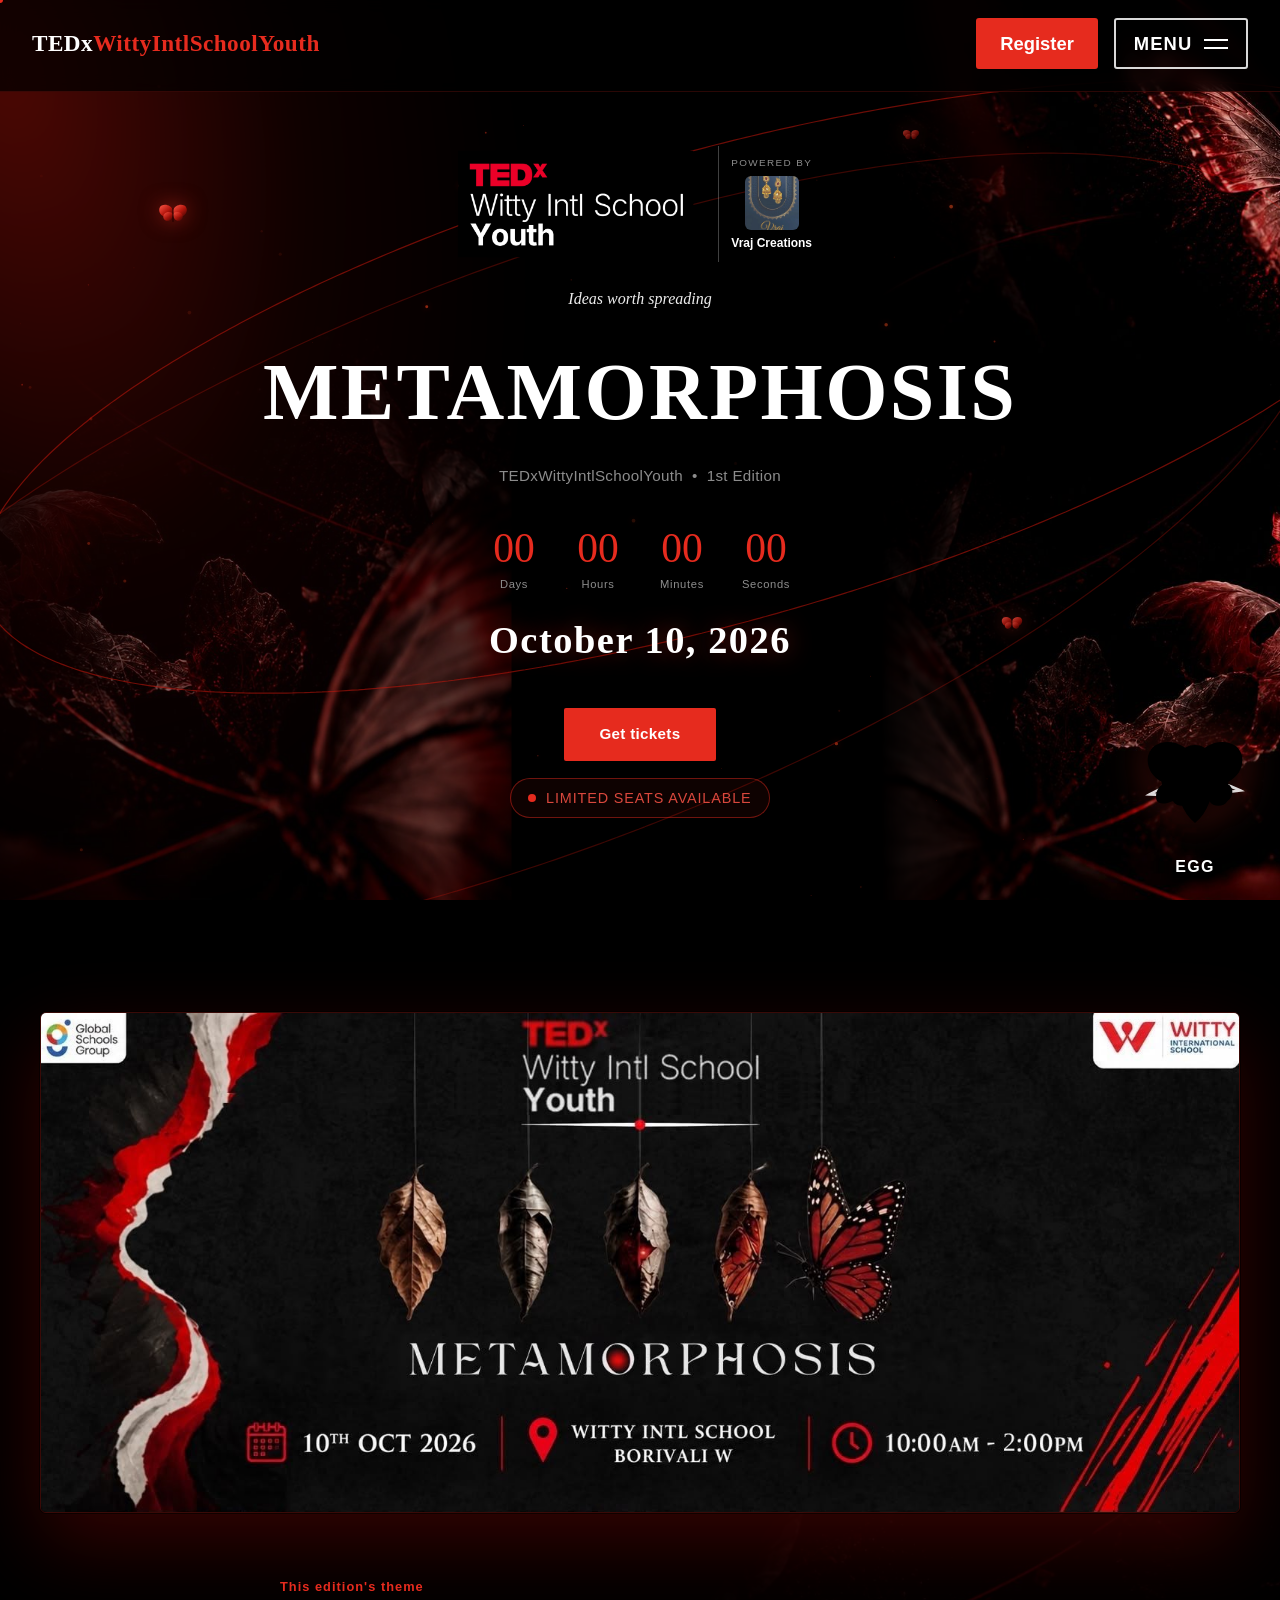
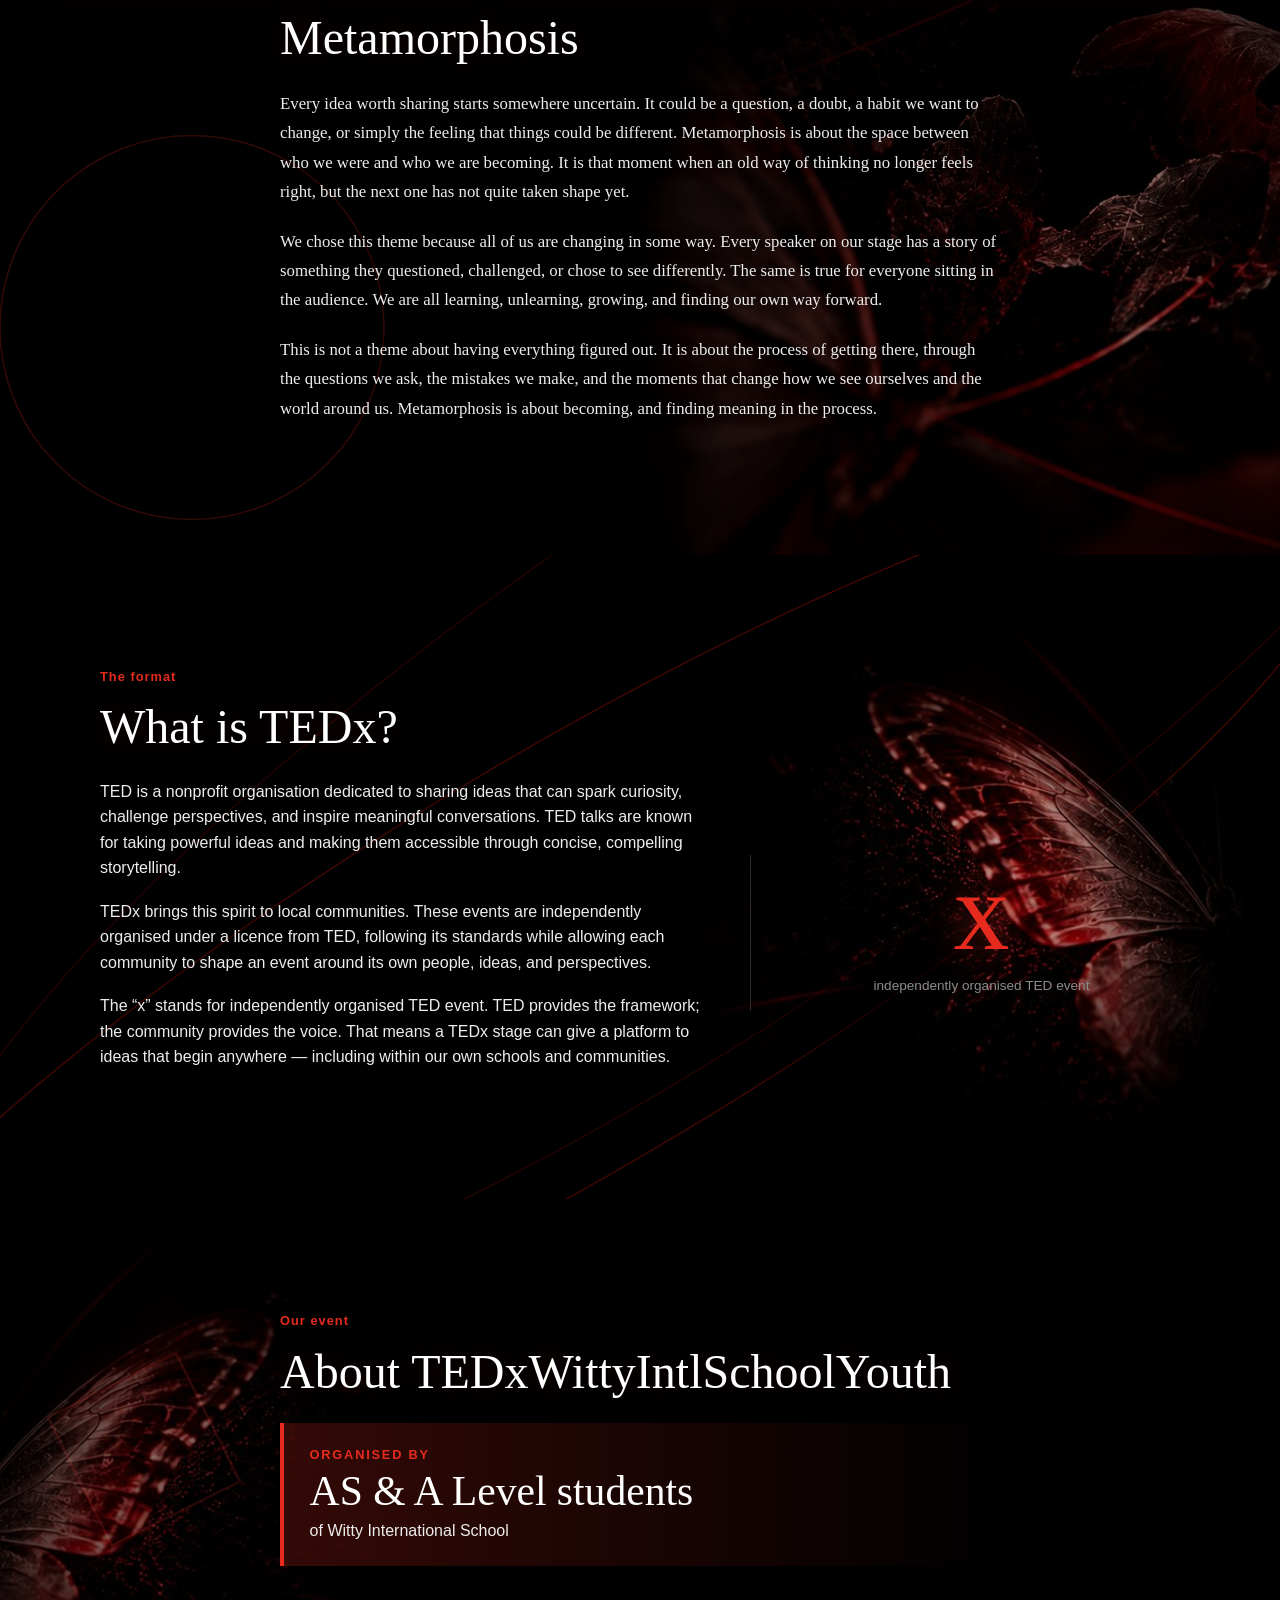
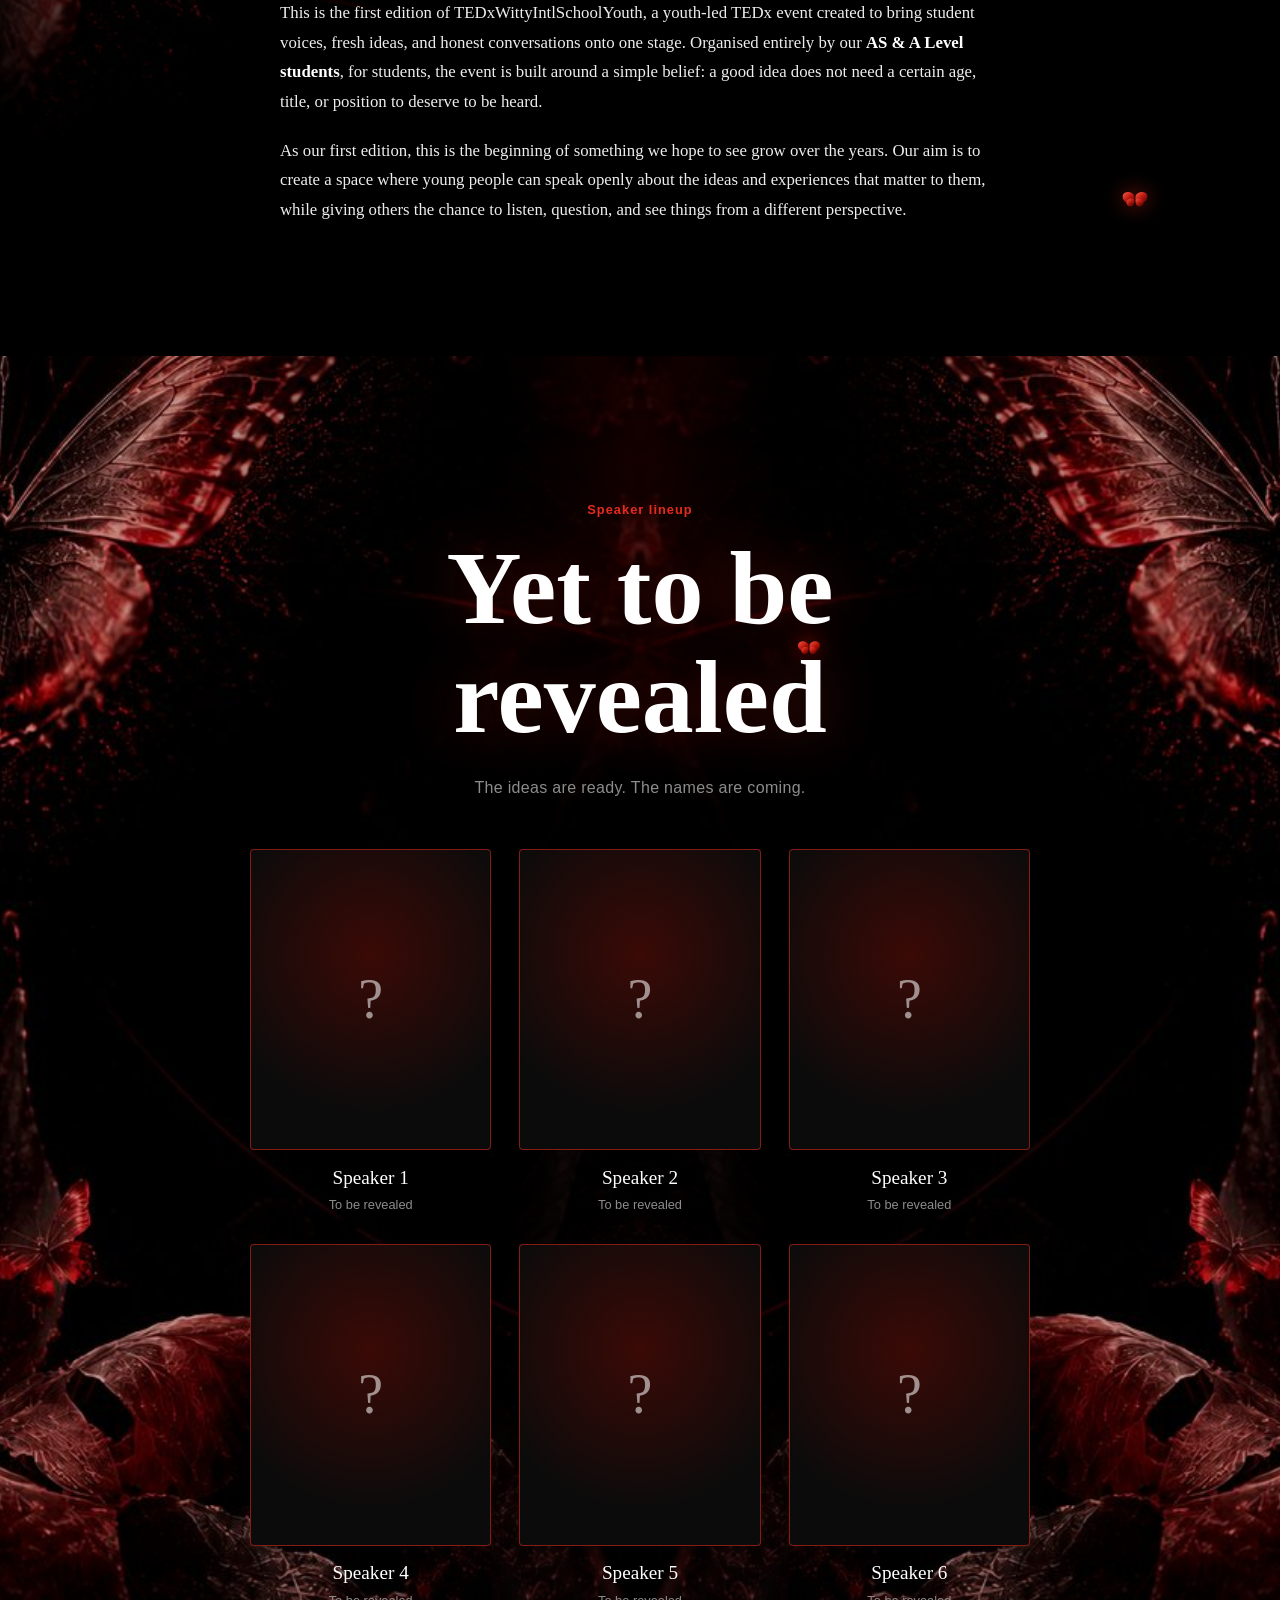
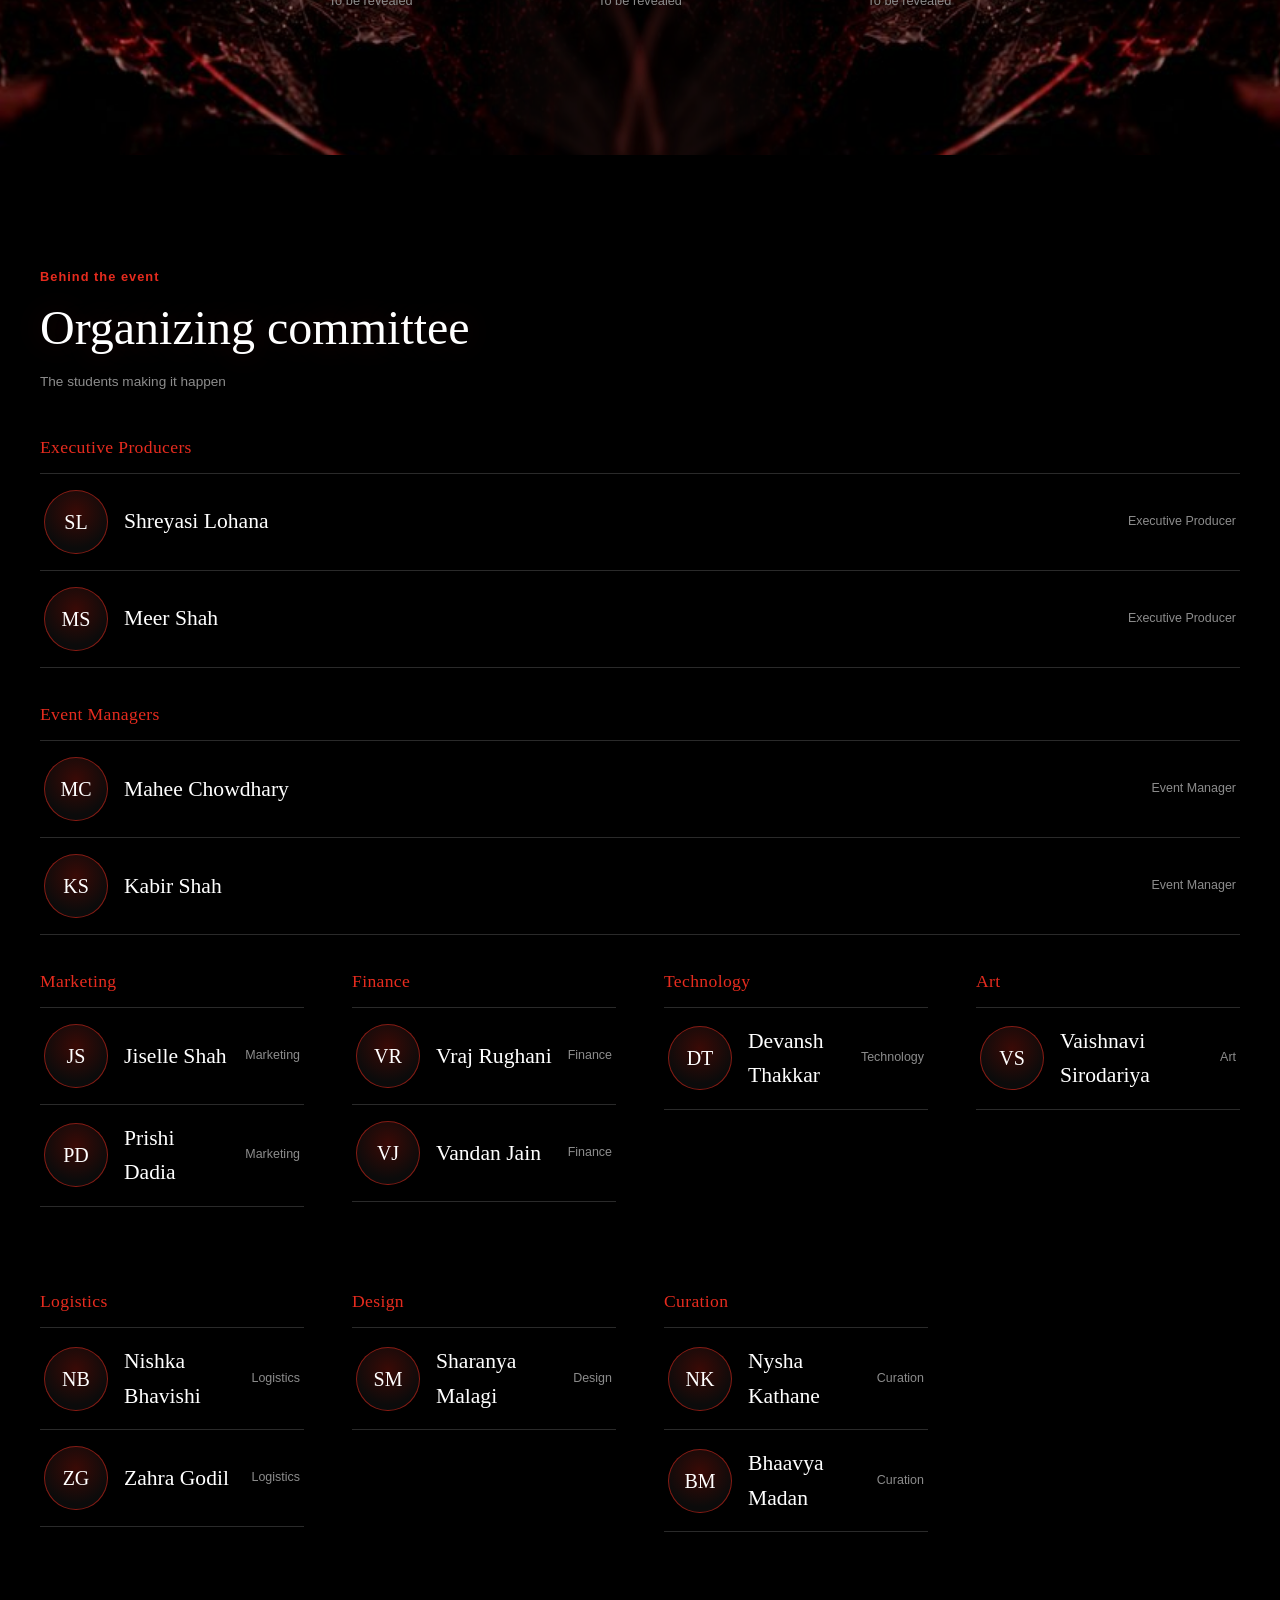
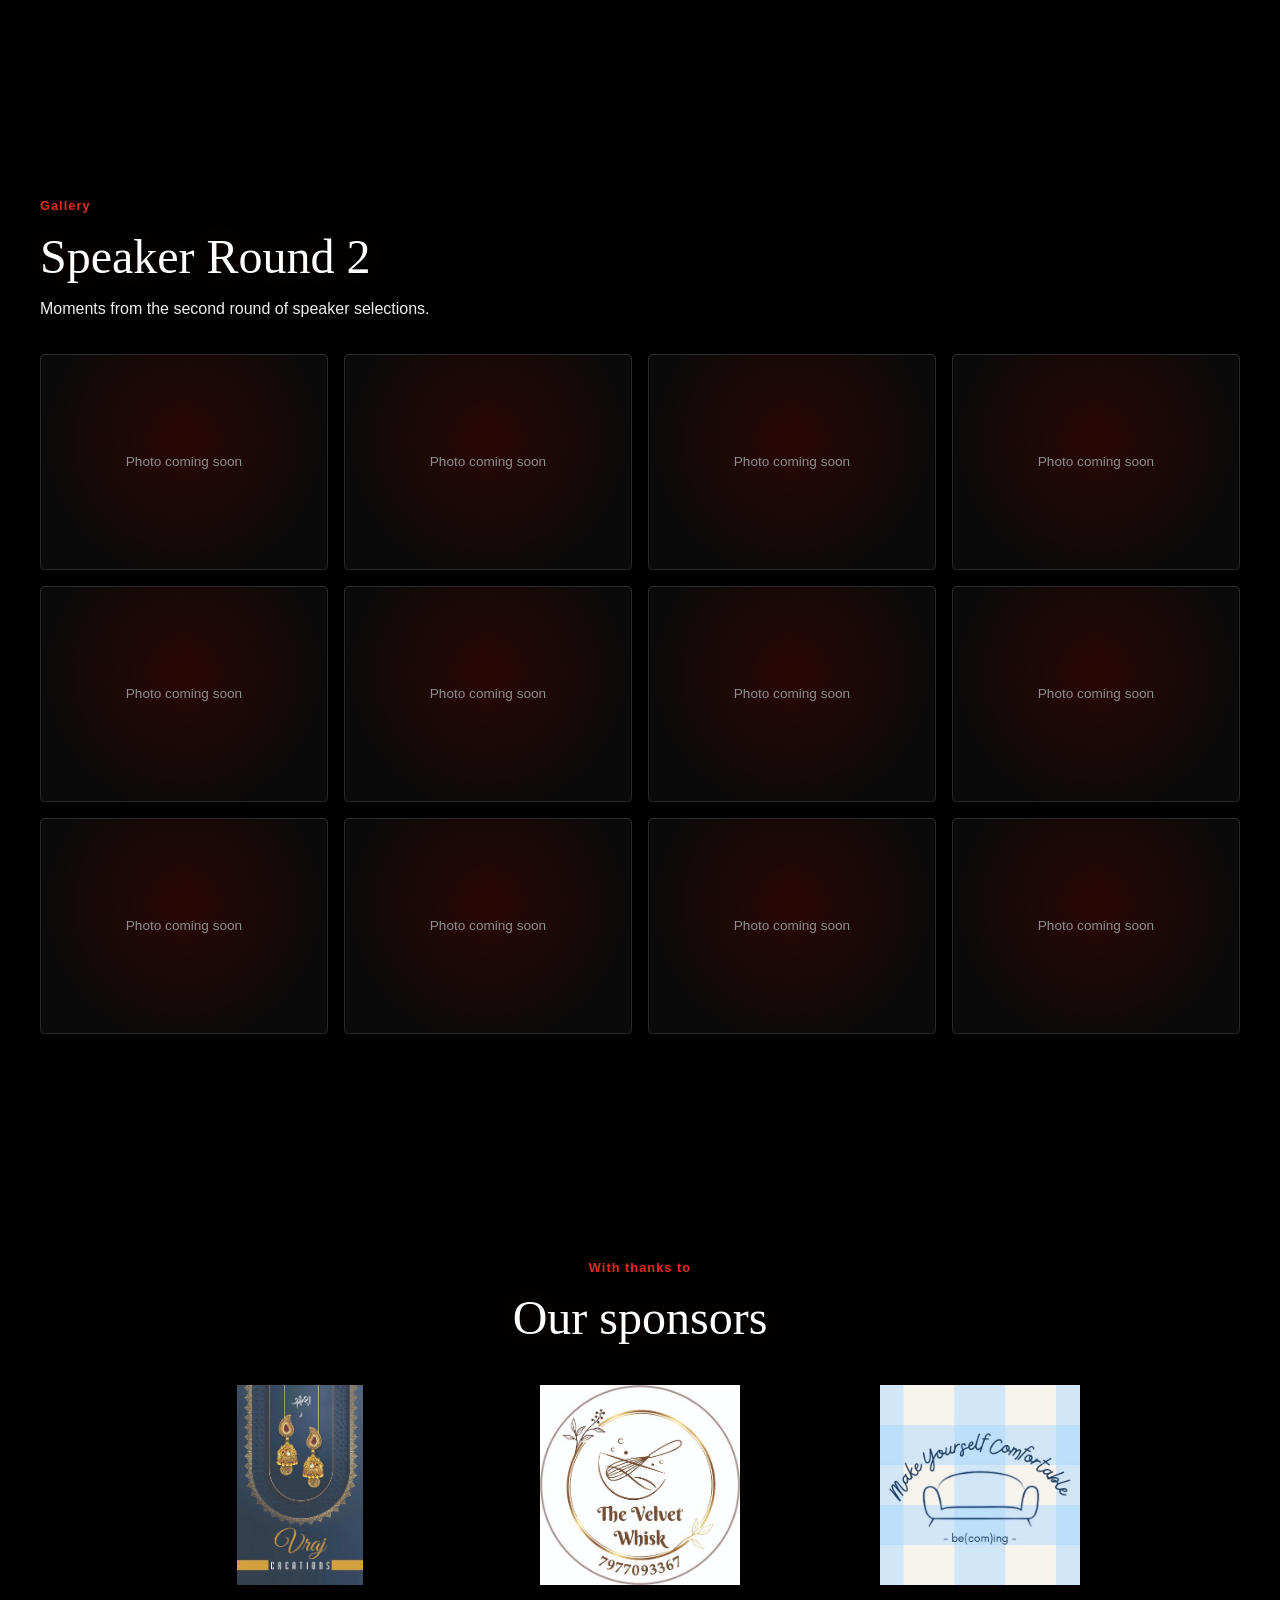
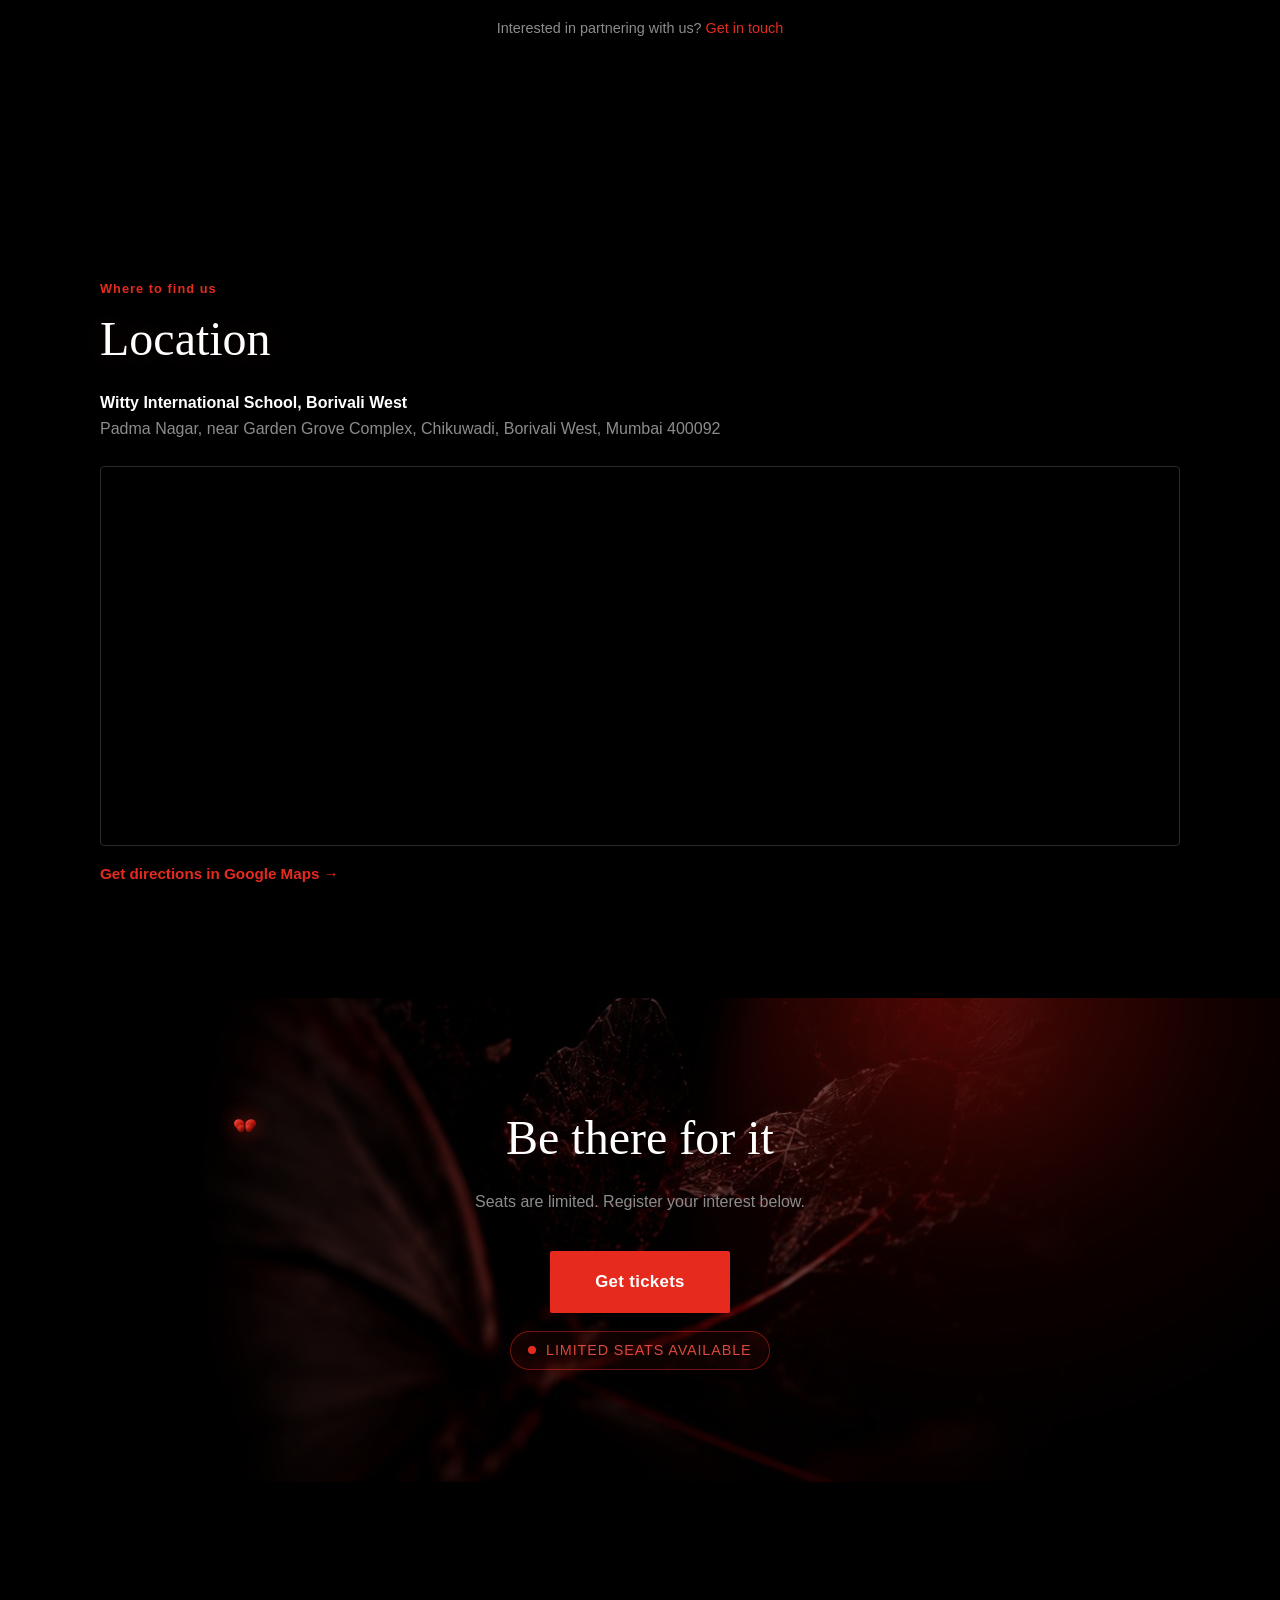
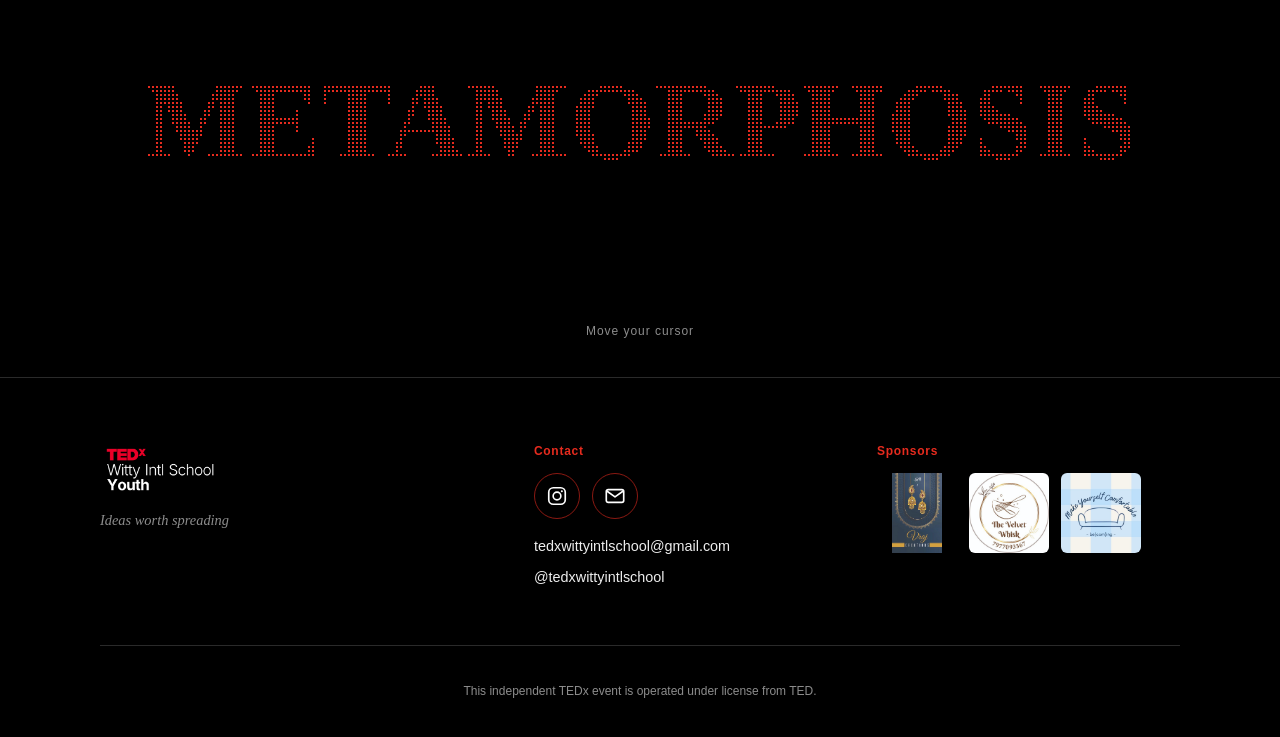
==== index.html @ 4c78ca7a "Add in-app browser detection with Open in Chrome prompt" ====
<!DOCTYPE html>
<html lang="en">
<head>
<meta charset="UTF-8"><script src="/browser-check.js"></script>
<meta name="viewport" content="width=device-width, initial-scale=1.0">
<title>TEDxWittyIntlSchoolYouth — Metamorphosis</title>
<meta name="description" content="TEDxWittyIntlSchoolYouth — Metamorphosis. October 10, 2026.">
<link rel="stylesheet" href="style.css">
</head>
<body>

<svg width="0" height="0" style="position:absolute" aria-hidden="true">
  <defs>
    <linearGradient id="wingGrad" x1="0" y1="0" x2="1" y2="1">
      <stop offset="0" stop-color="#ff5a4a"/><stop offset=".55" stop-color="#b3150c"/><stop offset="1" stop-color="#3a0503"/>
    </linearGradient>
    <symbol id="bfly" viewBox="0 0 100 100">
      <g class="wing wing-l">
        <path d="M50,32 C46,20 30,14 20,20 C10,26 12,42 24,48 C34,53 46,48 50,38 Z" fill="url(#wingGrad)"/>
        <path d="M50,42 C47,36 34,34 27,42 C21,49 26,60 36,60 C44,60 49,52 50,44 Z" fill="url(#wingGrad)" opacity=".85"/>
      </g>
      <g class="wing wing-r">
        <path d="M50,32 C54,20 70,14 80,20 C90,26 88,42 76,48 C66,53 54,48 50,38 Z" fill="url(#wingGrad)"/>
        <path d="M50,42 C53,36 66,34 73,42 C79,49 74,60 64,60 C56,60 51,52 50,44 Z" fill="url(#wingGrad)" opacity=".85"/>
      </g>
      <path d="M50,28 L50,62" stroke="#1a0201" stroke-width="2.4" stroke-linecap="round"/>
    </symbol>
  </defs>
</svg>

<div class="ambient" aria-hidden="true"><canvas id="emberCanvas"></canvas></div>

<div class="cursor-dot" id="cursorDot" aria-hidden="true"></div>
<div class="cursor-ring" id="cursorRing" aria-hidden="true"></div>
<div class="cursor-label" id="cursorLabel" aria-hidden="true">View</div>

<div class="morph-corner" aria-hidden="true">
  <svg viewBox="0 0 100 100">
    <g class="morph-stage" id="stage-egg">
      <path d="M15,58 Q50,38 85,55 Q50,60 15,58 Z" class="stage-leaf"/>
      <ellipse cx="50" cy="50" rx="13" ry="16" class="stage-fill"/>
      <ellipse cx="45" cy="44" rx="3" ry="4" class="stage-highlight"/>
    </g>
    <g class="morph-stage" id="stage-caterpillar">
      <path d="M20,60 C20,52 26,48 33,50 C36,44 44,44 47,50 C50,44 58,44 61,50 C64,44 72,44 75,50 C80,52 80,60 75,63 C72,68 64,68 61,63 C58,68 50,68 47,63 C44,68 36,68 33,63 C26,66 20,66 20,60 Z" class="stage-fill"/>
    </g>
    <g class="morph-stage" id="stage-chrysalis">
      <path d="M50,20 C60,20 66,30 65,45 C64,58 60,72 50,80 C40,72 36,58 35,45 C34,30 40,20 50,20 Z" class="stage-fill"/>
      <path d="M42,35 Q50,32 58,35" class="stage-line"/>
      <path d="M40,48 Q50,45 60,48" class="stage-line"/>
      <path d="M39,60 Q50,57 61,60" class="stage-line"/>
    </g>
    <g class="morph-stage" id="stage-butterfly">
      <path d="M50,25 L50,78" class="stage-stroke"/>
      <path d="M50,32 C46,20 30,14 20,20 C10,26 12,42 24,48 C34,53 46,48 50,38 Z" class="stage-fill"/>
      <path d="M50,32 C54,20 70,14 80,20 C90,26 88,42 76,48 C66,53 54,48 50,38 Z" class="stage-fill"/>
      <path d="M50,42 C47,36 34,34 27,42 C21,49 26,60 36,60 C44,60 49,52 50,44 Z" class="stage-fill"/>
      <path d="M50,42 C53,36 66,34 73,42 C79,49 74,60 64,60 C56,60 51,52 50,44 Z" class="stage-fill"/>
    </g>
  </svg>
  <div class="morph-label" id="morphLabel">Egg</div>
</div>

<nav class="nav" id="siteNav">
  <div class="nav-inner">
    <a href="#hero" class="nav-logo">TEDx<span>WittyIntlSchoolYouth</span></a>
    <div class="nav-actions">
      <a href="#register" class="nav-cta">Register</a>
      <button type="button" class="menu-toggle" id="menuToggle" aria-expanded="false" aria-controls="menuOverlay">
        <span class="menu-toggle-text">Menu</span>
        <span class="menu-toggle-icon" aria-hidden="true"><span></span><span></span></span>
      </button>
    </div>
  </div>
  <div class="nav-progress" aria-hidden="true">
    <div class="nav-progress-track"><div class="nav-progress-fill" id="navProgressFill"></div></div>
  </div>
</nav>

<div class="menu-overlay" id="menuOverlay" role="dialog" aria-modal="true" aria-label="Site menu" hidden>
  <div class="menu-overlay-bg" aria-hidden="true">
    <svg class="bfly menu-bfly mb-1" viewBox="0 0 100 100"><use href="#bfly"/></svg>
    <svg class="bfly menu-bfly mb-2" viewBox="0 0 100 100"><use href="#bfly"/></svg>
    <svg class="bfly menu-bfly mb-3" viewBox="0 0 100 100"><use href="#bfly"/></svg>
  </div>
  <ol class="menu-links">
    <li><a href="#theme"><span class="menu-num">01</span>Theme</a></li>
    <li><a href="#about-event"><span class="menu-num">02</span>About</a></li>
    <li><a href="#speakers"><span class="menu-num">03</span>Speakers</a></li>
    <li><a href="#oc"><span class="menu-num">04</span>Team</a></li>
    <li><a href="#gallery"><span class="menu-num">05</span>Gallery</a></li>
    <li><a href="#sponsors"><span class="menu-num">06</span>Sponsors</a></li>
    <li><a href="#location"><span class="menu-num">07</span>Location</a></li>
    <li><a href="#contact"><span class="menu-num">08</span>Contact</a></li>
  </ol>
  <div class="menu-footer">
    <a href="tickets.html" class="btn-primary" data-ticket-btn>Get tickets</a>
    <p>October 10, 2026 &nbsp;·&nbsp; Witty International School, Borivali W</p>
  </div>
</div>

<section id="hero" class="hero">
  <div class="bg-fragments hero-bg" aria-hidden="true">
    <div class="light-ray"></div>
    <img src="assets/art-full.jpg" alt="" class="art art-hero-r">
    <img src="assets/art-leaves.jpg" alt="" class="art art-hero-l">
    <svg class="arcs" viewBox="0 0 1000 1000" preserveAspectRatio="none" aria-hidden="true">
      <ellipse cx="560" cy="430" rx="620" ry="250" transform="rotate(-24 560 430)" class="arc arc-1"/>
      <ellipse cx="420" cy="620" rx="700" ry="300" transform="rotate(-32 420 620)" class="arc arc-2"/>
    </svg>
    <svg class="bfly bf-1" viewBox="0 0 100 100" aria-hidden="true"><use href="#bfly"/></svg>
    <svg class="bfly bf-2" viewBox="0 0 100 100" aria-hidden="true"><use href="#bfly"/></svg>
    <svg class="bfly bf-3" viewBox="0 0 100 100" aria-hidden="true"><use href="#bfly"/></svg>
  </div>
  <div class="hero-inner">
    <div class="hero-brand">
      <img src="assets/logo.jpeg" alt="TEDxWittyIntlSchoolYouth logo" class="hero-logo">
      <div class="powered-by">
        <span class="powered-by-label">Powered by</span>
        <img src="assets/vrajcreations.jpeg" alt="Vraj Creations">
        <span class="powered-by-name">Vraj Creations</span>
      </div>
    </div>
    <p class="hero-tagline">Ideas worth spreading</p>
    <h1 class="hero-theme">METAMORPHOSIS</h1>
    <p class="hero-sub">TEDxWittyIntlSchoolYouth &nbsp;•&nbsp; 1st Edition</p>
    <div class="countdown" id="countdown">
      <div class="cd-unit"><span class="cd-num" id="cd-days">00</span><span class="cd-label">Days</span></div>
      <div class="cd-unit"><span class="cd-num" id="cd-hours">00</span><span class="cd-label">Hours</span></div>
      <div class="cd-unit"><span class="cd-num" id="cd-mins">00</span><span class="cd-label">Minutes</span></div>
      <div class="cd-unit"><span class="cd-num" id="cd-secs">00</span><span class="cd-label">Seconds</span></div>
    </div>
    <p class="hero-date">October 10, 2026</p>
    <a href="tickets.html" class="btn-primary" data-ticket-btn>Get tickets</a>
    <p class="limited-seats" data-limited-seats><span class="live-dot" aria-hidden="true"></span>Limited seats available</p>
    <p class="seats-left" data-seats-left aria-live="polite"></p>
  </div>
</section>

<section id="theme" class="section theme-section">
  <div class="bg-fragments theme-bg" aria-hidden="true">
    <svg viewBox="0 0 800 800" preserveAspectRatio="xMidYMid slice">
      <circle cx="120" cy="650" r="120" class="frag-circle-outline"></circle>
    </svg>
    <img src="assets/art-leaves.jpg" alt="" class="art art-theme">
  </div>
  <figure class="theme-banner">
    <img src="assets/theme-banner.jpg" alt="TEDxWittyIntlSchoolYouth — Metamorphosis · 10th Oct 2026 · Witty Intl School, Borivali W · 10:00 AM – 2:00 PM" width="1600" height="667" loading="lazy" decoding="async">
  </figure>
  <div class="section-inner narrow">
    <p class="eyebrow">This edition's theme</p>
    <h2 class="section-title">Metamorphosis</h2>
    <div class="theme-copy">
      <p>Every idea worth sharing starts somewhere uncertain. It could be a question, a doubt, a habit we want to change, or simply the feeling that things could be different. Metamorphosis is about the space between who we were and who we are becoming. It is that moment when an old way of thinking no longer feels right, but the next one has not quite taken shape yet.</p>
      <p>We chose this theme because all of us are changing in some way. Every speaker on our stage has a story of something they questioned, challenged, or chose to see differently. The same is true for everyone sitting in the audience. We are all learning, unlearning, growing, and finding our own way forward.</p>
      <p>This is not a theme about having everything figured out. It is about the process of getting there, through the questions we ask, the mistakes we make, and the moments that change how we see ourselves and the world around us. Metamorphosis is about becoming, and finding meaning in the process.</p>
    </div>
  </div>
</section>

<section id="what-is-tedx" class="section">
  <div class="bg-fragments" aria-hidden="true">
    <svg class="arcs" viewBox="0 0 1000 1000" preserveAspectRatio="none" aria-hidden="true">
      <ellipse cx="560" cy="430" rx="620" ry="250" transform="rotate(-24 560 430)" class="arc arc-1"/>
      <ellipse cx="420" cy="620" rx="700" ry="300" transform="rotate(-32 420 620)" class="arc arc-2"/>
    </svg>
  </div>
  <div class="section-inner">
    <p class="eyebrow">The format</p>
    <h2 class="section-title">What is TEDx?</h2>
    <div class="two-col">
      <div class="two-col-text">
        <p>TED is a nonprofit organisation dedicated to sharing ideas that can spark curiosity, challenge perspectives, and inspire meaningful conversations. TED talks are known for taking powerful ideas and making them accessible through concise, compelling storytelling.</p>
        <p>TEDx brings this spirit to local communities. These events are independently organised under a licence from TED, following its standards while allowing each community to shape an event around its own people, ideas, and perspectives.</p>
        <p>The “x” stands for independently organised TED event. TED provides the framework; the community provides the voice. That means a TEDx stage can give a platform to ideas that begin anywhere — including within our own schools and communities.</p>
      </div>
      <div class="two-col-stat">
        <img src="assets/art-butterfly.jpg" alt="" class="art art-x" aria-hidden="true">
        <span class="big-x">x</span>
        <p class="stat-caption">independently organised TED event</p>
      </div>
    </div>
  </div>
</section>

<section id="about-event" class="section about-section">
  <div class="bg-fragments about-bg" aria-hidden="true">
    <svg viewBox="0 0 800 800" preserveAspectRatio="xMidYMid slice">
      <polygon points="30,300 110,260 150,340 70,380" class="frag frag-3"></polygon>
    </svg>
    <img src="assets/art-butterfly.jpg" alt="" class="art art-about">
    <svg class="bfly bf-4" viewBox="0 0 100 100" aria-hidden="true"><use href="#bfly"/></svg>
  </div>
  <div class="section-inner narrow">
    <p class="eyebrow">Our event</p>
    <h2 class="section-title">About TEDxWittyIntlSchoolYouth</h2>
    <div class="organised-by">
      <span class="organised-by-kicker">Organised by</span>
      <span class="organised-by-main">AS &amp; A Level students</span>
      <span class="organised-by-sub">of Witty International School</span>
    </div>
    <p>This is the first edition of TEDxWittyIntlSchoolYouth, a youth-led TEDx event created to bring student voices, fresh ideas, and honest conversations onto one stage. Organised entirely by our <strong>AS &amp; A Level students</strong>, for students, the event is built around a simple belief: a good idea does not need a certain age, title, or position to deserve to be heard.</p>
    <p>As our first edition, this is the beginning of something we hope to see grow over the years. Our aim is to create a space where young people can speak openly about the ideas and experiences that matter to them, while giving others the chance to listen, question, and see things from a different perspective.</p>
  </div>
</section>

<section id="speakers" class="section speakers-section">
  <div class="bg-fragments" aria-hidden="true">
    <img src="assets/art-full.jpg" alt="" class="art art-spk-l">
    <img src="assets/art-full.jpg" alt="" class="art art-spk-r">
    <svg class="bfly bf-5" viewBox="0 0 100 100" aria-hidden="true"><use href="#bfly"/></svg>
  </div>
  <div class="section-inner center">
    <p class="eyebrow">Speaker lineup</p>
    <h2 class="reveal-text">Yet to be<br>revealed</h2>
    <p class="reveal-sub">The ideas are ready. The names are coming.</p>
    <div class="speaker-grid">
      <figure class="person-card speaker-card"><div class="person-photo" data-img="assets/speakers/speaker-1.jpg" data-initials="?"></div><figcaption><span class="person-name">Speaker 1</span><span class="person-role">To be revealed</span></figcaption></figure>
      <figure class="person-card speaker-card"><div class="person-photo" data-img="assets/speakers/speaker-2.jpg" data-initials="?"></div><figcaption><span class="person-name">Speaker 2</span><span class="person-role">To be revealed</span></figcaption></figure>
      <figure class="person-card speaker-card"><div class="person-photo" data-img="assets/speakers/speaker-3.jpg" data-initials="?"></div><figcaption><span class="person-name">Speaker 3</span><span class="person-role">To be revealed</span></figcaption></figure>
      <figure class="person-card speaker-card"><div class="person-photo" data-img="assets/speakers/speaker-4.jpg" data-initials="?"></div><figcaption><span class="person-name">Speaker 4</span><span class="person-role">To be revealed</span></figcaption></figure>
      <figure class="person-card speaker-card"><div class="person-photo" data-img="assets/speakers/speaker-5.jpg" data-initials="?"></div><figcaption><span class="person-name">Speaker 5</span><span class="person-role">To be revealed</span></figcaption></figure>
      <figure class="person-card speaker-card"><div class="person-photo" data-img="assets/speakers/speaker-6.jpg" data-initials="?"></div><figcaption><span class="person-name">Speaker 6</span><span class="person-role">To be revealed</span></figcaption></figure>
    </div>
  </div>
</section>

<section id="oc" class="section">
  <div class="section-inner wide">
    <p class="eyebrow">Behind the event</p>
    <h2 class="section-title">Organizing committee</h2>
    <p class="oc-hint">The students making it happen</p>

    <div class="oc-group oc-group-lead">
      <h3 class="oc-group-title">Executive Producers</h3>
      <div class="oc-list">
        <div class="oc-item" data-role="Executive Producer" data-img="assets/team/shreyasi-lohana.jpg"><span class="person-photo oc-photo" data-img="assets/team/shreyasi-lohana.jpg" data-initials="SL"></span><span class="oc-name">Shreyasi Lohana</span><span class="oc-role">Executive Producer</span></div>
        <div class="oc-item" data-role="Executive Producer" data-img="assets/team/meer-shah.jpg"><span class="person-photo oc-photo" data-img="assets/team/meer-shah.jpg" data-initials="MS"></span><span class="oc-name">Meer Shah</span><span class="oc-role">Executive Producer</span></div>
      </div>
    </div>

    <div class="oc-group oc-group-lead">
      <h3 class="oc-group-title">Event Managers</h3>
      <div class="oc-list">
        <div class="oc-item" data-role="Event Manager" data-img="assets/team/mahee-chowdhary.jpg"><span class="person-photo oc-photo" data-img="assets/team/mahee-chowdhary.jpg" data-initials="MC"></span><span class="oc-name">Mahee Chowdhary</span><span class="oc-role">Event Manager</span></div>
        <div class="oc-item" data-role="Event Manager" data-img="assets/team/kabir-shah.jpg"><span class="person-photo oc-photo" data-img="assets/team/kabir-shah.jpg" data-initials="KS"></span><span class="oc-name">Kabir Shah</span><span class="oc-role">Event Manager</span></div>
      </div>
    </div>

    <div class="oc-grid-groups">
      <div class="oc-group"><h3 class="oc-group-title">Marketing</h3><div class="oc-list">
        <div class="oc-item" data-role="Marketing" data-img="assets/team/jiselle-shah.jpg"><span class="person-photo oc-photo" data-img="assets/team/jiselle-shah.jpg" data-initials="JS"></span><span class="oc-name">Jiselle Shah</span><span class="oc-role">Marketing</span></div>
        <div class="oc-item" data-role="Marketing" data-img="assets/team/prishi-dadia.jpg"><span class="person-photo oc-photo" data-img="assets/team/prishi-dadia.jpg" data-initials="PD"></span><span class="oc-name">Prishi Dadia</span><span class="oc-role">Marketing</span></div>
      </div></div>
      <div class="oc-group"><h3 class="oc-group-title">Finance</h3><div class="oc-list">
        <div class="oc-item" data-role="Finance" data-img="assets/team/vraj-rughani.jpg"><span class="person-photo oc-photo" data-img="assets/team/vraj-rughani.jpg" data-initials="VR"></span><span class="oc-name">Vraj Rughani</span><span class="oc-role">Finance</span></div>
        <div class="oc-item" data-role="Finance" data-img="assets/team/vandan-jain.jpg"><span class="person-photo oc-photo" data-img="assets/team/vandan-jain.jpg" data-initials="VJ"></span><span class="oc-name">Vandan Jain</span><span class="oc-role">Finance</span></div>
      </div></div>
      <div class="oc-group"><h3 class="oc-group-title">Technology</h3><div class="oc-list">
        <div class="oc-item" data-role="Technology" data-img="assets/team/devansh-thakkar.jpg"><span class="person-photo oc-photo" data-img="assets/team/devansh-thakkar.jpg" data-initials="DT"></span><span class="oc-name">Devansh Thakkar</span><span class="oc-role">Technology</span></div>
      </div></div>
      <div class="oc-group"><h3 class="oc-group-title">Art</h3><div class="oc-list">
        <div class="oc-item" data-role="Art" data-img="assets/team/vaishnavi-sirodariya.jpg"><span class="person-photo oc-photo" data-img="assets/team/vaishnavi-sirodariya.jpg" data-initials="VS"></span><span class="oc-name">Vaishnavi Sirodariya</span><span class="oc-role">Art</span></div>
      </div></div>
      <div class="oc-group"><h3 class="oc-group-title">Logistics</h3><div class="oc-list">
        <div class="oc-item" data-role="Logistics" data-img="assets/team/nishka-bhavishi.jpg"><span class="person-photo oc-photo" data-img="assets/team/nishka-bhavishi.jpg" data-initials="NB"></span><span class="oc-name">Nishka Bhavishi</span><span class="oc-role">Logistics</span></div>
        <div class="oc-item" data-role="Logistics" data-img="assets/team/zahra-godil.jpg"><span class="person-photo oc-photo" data-img="assets/team/zahra-godil.jpg" data-initials="ZG"></span><span class="oc-name">Zahra Godil</span><span class="oc-role">Logistics</span></div>
      </div></div>
      <div class="oc-group"><h3 class="oc-group-title">Design</h3><div class="oc-list">
        <div class="oc-item" data-role="Design" data-img="assets/team/sharanya-malagi.jpg"><span class="person-photo oc-photo" data-img="assets/team/sharanya-malagi.jpg" data-initials="SM"></span><span class="oc-name">Sharanya Malagi</span><span class="oc-role">Design</span></div>
      </div></div>
      <div class="oc-group"><h3 class="oc-group-title">Curation</h3><div class="oc-list">
        <div class="oc-item" data-role="Curation" data-img="assets/team/nysha-kathane.jpg"><span class="person-photo oc-photo" data-img="assets/team/nysha-kathane.jpg" data-initials="NK"></span><span class="oc-name">Nysha Kathane</span><span class="oc-role">Curation</span></div>
        <div class="oc-item" data-role="Curation" data-img="assets/team/bhaavya-madan.jpg"><span class="person-photo oc-photo" data-img="assets/team/bhaavya-madan.jpg" data-initials="BM"></span><span class="oc-name">Bhaavya Madan</span><span class="oc-role">Curation</span></div>
      </div></div>
    </div>
  </div>
</section>

<div class="oc-preview" id="ocPreview" aria-hidden="true">
  <img id="ocPreviewImg" src="" alt="">
  <div class="oc-preview-fallback" id="ocPreviewFallback">Photo coming soon</div>
</div>

<section id="gallery" class="section gallery-section">
  <div class="section-inner wide">
    <p class="eyebrow">Gallery</p>
    <h2 class="section-title">Speaker Round 2</h2>
    <p class="gallery-sub">Moments from the second round of speaker selections.</p>
    <div class="gallery-grid" id="galleryGrid">
      <button type="button" class="gallery-item" data-img="assets/gallery/round2-1.jpg" aria-label="Open photo 1"></button>
      <button type="button" class="gallery-item" data-img="assets/gallery/round2-2.jpg" aria-label="Open photo 2"></button>
      <button type="button" class="gallery-item" data-img="assets/gallery/round2-3.jpg" aria-label="Open photo 3"></button>
      <button type="button" class="gallery-item" data-img="assets/gallery/round2-4.jpg" aria-label="Open photo 4"></button>
      <button type="button" class="gallery-item" data-img="assets/gallery/round2-5.jpg" aria-label="Open photo 5"></button>
      <button type="button" class="gallery-item" data-img="assets/gallery/round2-6.jpg" aria-label="Open photo 6"></button>
      <button type="button" class="gallery-item" data-img="assets/gallery/round2-7.jpg" aria-label="Open photo 7"></button>
      <button type="button" class="gallery-item" data-img="assets/gallery/round2-8.jpg" aria-label="Open photo 8"></button>
      <button type="button" class="gallery-item" data-img="assets/gallery/round2-9.jpg" aria-label="Open photo 9"></button>
      <button type="button" class="gallery-item" data-img="assets/gallery/round2-10.jpg" aria-label="Open photo 10"></button>
      <button type="button" class="gallery-item" data-img="assets/gallery/round2-11.jpg" aria-label="Open photo 11"></button>
      <button type="button" class="gallery-item" data-img="assets/gallery/round2-12.jpg" aria-label="Open photo 12"></button>
    </div>
  </div>
</section>

<div class="lightbox" id="lightbox" role="dialog" aria-modal="true" aria-label="Photo viewer" hidden>
  <button type="button" class="lightbox-close" id="lightboxClose" aria-label="Close">&times;</button>
  <button type="button" class="lightbox-nav lightbox-prev" id="lightboxPrev" aria-label="Previous photo">&#8249;</button>
  <img id="lightboxImg" src="" alt="">
  <button type="button" class="lightbox-nav lightbox-next" id="lightboxNext" aria-label="Next photo">&#8250;</button>
</div>

<section id="sponsors" class="section sponsors-section">
  <div class="section-inner center">
    <p class="eyebrow">With thanks to</p>
    <h2 class="section-title">Our sponsors</h2>
    <div class="sponsor-row">
      <div class="sponsor-slot"><img src="assets/vrajcreations.jpeg" alt="Vraj Creations"></div>
      <div class="sponsor-slot"><img src="assets/velvetwhisk.jpeg" alt="The Velvet Whisk"></div>
      <div class="sponsor-slot"><img src="assets/makeyourselfcomfortable.jpg" alt="Make Yourself Comfortable — be(com)ing"></div>
    </div>
    <p class="sponsor-cta">Interested in partnering with us? <a href="#contact">Get in touch</a></p>
  </div>
</section>

<section id="location" class="section">
  <div class="section-inner">
    <p class="eyebrow">Where to find us</p>
    <h2 class="section-title">Location</h2>
    <p class="location-note"><strong>Witty International School, Borivali West</strong><br>Padma Nagar, near Garden Grove Complex, Chikuwadi, Borivali West, Mumbai 400092</p>
    <div class="map-placeholder">
      <iframe id="mapEmbed" src="https://www.google.com/maps?q=Witty+International+School,+Borivali&amp;ll=19.2200403,72.8353868&amp;z=16&amp;output=embed" width="100%" height="100%" style="border:0;" allowfullscreen="" loading="lazy" referrerpolicy="no-referrer-when-downgrade" title="Map: Witty International School, Borivali West"></iframe>
    </div>
    <a class="map-directions" href="https://maps.app.goo.gl/hevAmsXzBRgo7SRM8" target="_blank" rel="noopener">Get directions in Google Maps &rarr;</a>
  </div>
</section>

<section id="register" class="section register-section">
  <div class="bg-fragments" aria-hidden="true">
    <div class="light-ray light-ray-r"></div>
    <img src="assets/art-leaves.jpg" alt="" class="art art-reg">
    <svg class="bfly bf-6" viewBox="0 0 100 100" aria-hidden="true"><use href="#bfly"/></svg>
  </div>
  <div class="section-inner center">
    <h2 class="section-title">Be there for it</h2>
    <p class="register-sub">Seats are limited. Register your interest below.</p>
    <a href="tickets.html" id="ticketLink" class="btn-primary btn-large" data-ticket-btn>Get tickets</a>
    <p class="limited-seats" data-limited-seats><span class="live-dot" aria-hidden="true"></span>Limited seats available</p>
    <p class="seats-left" data-seats-left aria-live="polite"></p>
  </div>
</section>

<section class="particle-section" aria-hidden="true">
  <canvas id="particleCanvas"></canvas>
  <p class="particle-hint">Move your cursor</p>
</section>

<footer id="contact" class="footer">
  <div class="footer-inner">
    <div class="footer-brand">
      <img src="assets/logo.jpeg" alt="TEDxWittyIntlSchoolYouth logo" class="footer-logo">
      <p class="footer-tag">Ideas worth spreading</p>
    </div>
    <div class="footer-contact">
      <p class="footer-heading">Contact</p>
      <div class="contact-icons">
        <a href="https://instagram.com/tedxwittyintlschool" target="_blank" rel="noopener" class="contact-icon" aria-label="Instagram">
          <svg viewBox="0 0 24 24" aria-hidden="true"><rect x="3" y="3" width="18" height="18" rx="5"/><circle cx="12" cy="12" r="4.2"/><circle cx="17.3" cy="6.7" r="1.1" class="fill"/></svg>
        </a>
        <a href="mailto:tedxwittyintlschool@gmail.com" class="contact-icon" aria-label="Email">
          <svg viewBox="0 0 24 24" aria-hidden="true"><rect x="2.5" y="5" width="19" height="14" rx="2"/><path d="M3 6.5l9 6.5 9-6.5"/></svg>
        </a>
      </div>
      <a href="mailto:tedxwittyintlschool@gmail.com">tedxwittyintlschool@gmail.com</a>
      <a href="https://instagram.com/tedxwittyintlschool" target="_blank" rel="noopener">@tedxwittyintlschool</a>
    </div>
    <div class="footer-sponsors">
      <p class="footer-heading">Sponsors</p>
      <div class="footer-sponsor-row">
        <div class="sponsor-slot small"><img src="assets/vrajcreations.jpeg" alt="Vraj Creations"></div>
        <div class="sponsor-slot small"><img src="assets/velvetwhisk.jpeg" alt="The Velvet Whisk"></div>
        <div class="sponsor-slot small"><img src="assets/makeyourselfcomfortable.jpg" alt="Make Yourself Comfortable — be(com)ing"></div>
      </div>
    </div>
  </div>
  <div class="footer-bottom"><p>This independent TEDx event is operated under license from TED.</p></div>
</footer>

<script src="script.js"></script>
<script src="ambient.js" defer></script>
<script src="photos.js" defer></script>
<script src="nav.js" defer></script>
</body>
</html>
---- style.css ----
:root{
    --black:#000;
    --black-2:#000;
    --card:#000;
    --white:#fff;
    --off-white:#ededed;
    --muted:#8c8c8c;
    --red:#e62b1e;
    --red-dim:#7a1811;
    --border:#2a2a2a;
    --serif:Georgia,"Times New Roman",serif;
    --sans:-apple-system,BlinkMacSystemFont,"Segoe UI",Helvetica,Arial,sans-serif
}

*{
    box-sizing:border-box
}

html{
    scroll-behavior:smooth
}

body{
    margin:0;
    background:#000;
    color:#fff;
    font-family:var(--sans);
    line-height:1.6;
    overflow-x:hidden;
    cursor:none
}

a{
    color:inherit;
    text-decoration:none;
    cursor:none
}

button,
input,
select,
textarea,
label{
    cursor:none
}

img{
    max-width:100%;
    display:block
}


/* =========================
   CUSTOM CURSOR
========================= */

.cursor-dot{
    position:fixed;
    top:0;
    left:0;
    width:6px;
    height:6px;
    border-radius:50%;
    background:var(--red);
    pointer-events:none;
    z-index:99999;
    transform:translate(-50%,-50%);
}

.cursor-ring{
    position:fixed;
    top:0;
    left:0;
    width:34px;
    height:34px;
    border-radius:50%;
    border:1px solid var(--red);
    pointer-events:none;
    z-index:99998;
    transform:translate(-50%,-50%);
    transition:
        width .25s ease,
        height .25s ease,
        background .25s ease,
        border-color .25s ease;
}

.cursor-ring.hover{
    width:64px;
    height:64px;
    background:rgba(230,43,30,.08);
}

.cursor-label{
    position:fixed;
    top:0;
    left:0;
    pointer-events:none;
    z-index:99997;
    transform:translate(-50%,-50%);
    font-size:.65rem;
    letter-spacing:.05em;
    color:#fff;
    opacity:0;
    transition:opacity .2s;
    white-space:nowrap;
}

.cursor-label.show{
    opacity:1
}


/* =========================
   GENERAL
========================= */

.section{
    position:relative;
    padding:7rem 1.5rem;
    overflow:hidden
}

.section-inner{
    max-width:1080px;
    margin:0 auto;
    position:relative;
    z-index:2
}

.section-inner.narrow{
    max-width:720px
}

.section-inner.wide{
    max-width:1200px
}

.section-inner.center{
    text-align:center
}

.eyebrow{
    font-size:.8rem;
    letter-spacing:.08em;
    color:var(--red);
    margin:0 0 .75rem;
    font-weight:600
}

.section-title{
    font-family:var(--serif);
    font-size:clamp(2rem,4vw,3rem);
    font-weight:400;
    margin:0 0 1.5rem;
    line-height:1.15
}


/* =========================
   BACKGROUND
========================= */

.bg-fragments{
    position:absolute;
    inset:0;
    z-index:1;
    pointer-events:none
}

.bg-fragments svg{
    width:100%;
    height:100%
}

.frag{
    fill:none;
    stroke:var(--red-dim);
    stroke-width:1.5;
    opacity:.45
}

.frag-2,
.frag-4{
    stroke:var(--border)
}

.frag-3{
    stroke:var(--red-dim);
    opacity:.3
}

.frag-circle{
    fill:none;
    stroke:var(--border);
    stroke-width:1;
    opacity:.35
}

.frag-circle-outline{
    fill:none;
    stroke:var(--red-dim);
    stroke-width:1;
    opacity:.4
}


/* =========================
   NAVIGATION
========================= */

.nav{
    position:fixed;
    top:0;
    left:0;
    right:0;
    z-index:100;
    background:rgba(10,10,10,.85);
    backdrop-filter:blur(8px);
    border-bottom:1px solid var(--border)
}

.nav-inner{
    max-width:1200px;
    margin:0 auto;
    padding:1rem 1.5rem;
    display:flex;
    align-items:center;
    justify-content:space-between
}

.nav-logo{
    font-family:var(--serif);
    font-weight:700;
    font-size:1.1rem;
    letter-spacing:.02em
}

.nav-logo span{
    color:var(--red)
}

.nav-links{
    display:flex;
    gap:1.75rem;
    align-items:center;
    font-size:.9rem
}

.nav-links a:hover{
    color:var(--red)
}

.nav-cta{
    border:1px solid var(--red);
    padding:.4rem 1rem;
    border-radius:2px
}

.nav-cta:hover{
    background:var(--red)
}


/* =========================
   HERO
========================= */

.hero{
    min-height:100vh;
    display:flex;
    align-items:center;
    justify-content:center;
    position:relative;
    padding:7rem 1.5rem 4rem
}

.hero-inner{
    position:relative;
    z-index:2;
    width:100%;
    max-width:1100px;
    margin:0 auto;
    text-align:center;
    display:flex;
    flex-direction:column;
    align-items:center
}

.hero-logo{
    width:240px;
    margin:0 auto 1.5rem
}

.hero-tagline{
    font-family:var(--serif);
    font-style:italic;
    color:var(--off-white);
    font-size:1rem;
    margin:0 0 .5rem;
    text-align:center
}

.hero-theme{
    font-family:var(--serif);
    font-size:clamp(2.5rem,8vw,5rem);
    letter-spacing:.03em;
    margin:.5rem 0;
    color:#fff;
    text-align:center;
    width:max-content;
    max-width:100%
}

.hero-sub{
    color:var(--muted);
    font-size:.95rem;
    margin:0 0 2.5rem;
    letter-spacing:.02em;
    text-align:center
}


/* =========================
   COUNTDOWN
========================= */

.countdown{
    display:flex;
    justify-content:center;
    gap:1.5rem;
    margin:0 auto .75rem
}

.cd-unit{
    display:flex;
    flex-direction:column;
    align-items:center;
    min-width:60px
}

.cd-num{
    font-family:var(--serif);
    font-size:clamp(1.8rem,4vw,2.6rem);
    color:var(--red);
    line-height:1
}

.cd-label{
    font-size:.7rem;
    color:var(--muted);
    letter-spacing:.06em;
    margin-top:.4rem
}

.hero-date{
    color:var(--muted);
    font-size:.85rem;
    margin:0 0 2.5rem;
    text-align:center
}


/* =========================
   BUTTONS
========================= */

.btn-primary{
    display:inline-block;
    background:var(--red);
    color:#fff;
    padding:.9rem 2.2rem;
    border-radius:2px;
    font-size:.95rem;
    font-weight:600;
    letter-spacing:.02em;
    transition:background .2s
}

.btn-primary:hover{
    background:#c72217
}

.btn-large{
    padding:1.1rem 2.8rem;
    font-size:1.05rem
}


/* =========================
   CONTENT
========================= */

.theme-copy p,
.about-section p{
    color:var(--off-white);
    font-size:1.05rem;
    margin:0 0 1.25rem;
    font-family:var(--serif);
    line-height:1.75
}

.two-col{
    display:grid;
    grid-template-columns:1.4fr 1fr;
    gap:3rem;
    align-items:center
}

.two-col-text p{
    color:var(--off-white);
    margin:0 0 1.1rem;
    font-size:1rem
}

.two-col-stat{
    text-align:center;
    border-left:1px solid var(--border);
    padding-left:2rem
}

.big-x{
    font-family:var(--serif);
    font-size:7rem;
    color:var(--red);
    line-height:1;
    display:block
}

.stat-caption{
    color:var(--muted);
    font-size:.85rem;
    margin-top:.5rem
}


/* =========================
   SPEAKERS
========================= */

.speakers-section{
    background:#000;
    text-align:center;
    padding:9rem 1.5rem
}

.reveal-text{
    font-family:var(--serif);
    font-size:clamp(3rem,10vw,6.5rem);
    line-height:1.05;
    margin:.5rem 0 1.5rem;
    color:#fff
}

.reveal-sub{
    color:var(--muted);
    font-size:1rem;
    letter-spacing:.02em
}


/* =========================
   ORGANIZING COMMITTEE
========================= */

.oc-hint{
    color:var(--muted);
    font-size:.85rem;
    margin:-.5rem 0 2.5rem
}

.oc-group{
    margin-bottom:2.5rem
}

.oc-group-lead{
    margin-bottom:2rem
}

.oc-group-title{
    font-family:var(--serif);
    font-size:1.1rem;
    font-weight:400;
    color:var(--red);
    margin:0 0 .75rem;
    letter-spacing:.02em
}

.oc-grid-groups{
    display:grid;
    grid-template-columns:repeat(auto-fit,minmax(260px,1fr));
    gap:2.5rem 3rem;
    margin-top:.5rem
}

.oc-list{
    border-top:1px solid var(--border)
}

.oc-item{
    display:flex;
    justify-content:space-between;
    align-items:baseline;
    padding:1rem .25rem;
    border-bottom:1px solid var(--border);
    cursor:none;
    transition:padding-left .25s,background .25s
}

.oc-item:hover{
    padding-left:.85rem;
    background:#000
}

.oc-name{
    font-family:var(--serif);
    font-size:clamp(1.05rem,2vw,1.35rem);
    color:#fff
}

.oc-role{
    font-size:.78rem;
    color:var(--muted)
}


/* =========================
   OC PREVIEW
========================= */

.oc-preview{
    position:fixed;
    top:0;
    left:0;
    width:160px;
    height:200px;
    pointer-events:none;
    z-index:60;
    overflow:hidden;
    opacity:0;
    transform:translate(-50%,-50%) scale(.92);
    transition:opacity .3s,transform .3s;
    background:#000;
    border:1px solid var(--red);
    border-radius:2px
}

.oc-preview.visible{
    opacity:1;
    transform:translate(-50%,-50%) scale(1)
}

.oc-preview img{
    width:100%;
    height:100%;
    object-fit:cover;
    display:none
}

.oc-preview-fallback{
    width:100%;
    height:100%;
    display:flex;
    align-items:center;
    justify-content:center;
    text-align:center;
    color:var(--muted);
    font-size:.75rem;
    padding:.5rem
}


/* =========================
   SPONSORS
========================= */

.sponsors-section{
    background:#000
}

.sponsor-row{
    display:flex;
    flex-wrap:wrap;
    justify-content:center;
    gap:1.25rem;
    margin:2.5rem 0 2rem
}

.sponsor-slot{
    width:190px;
    height:90px;
    border:1px dashed var(--border);
    border-radius:4px;
    display:flex;
    align-items:center;
    justify-content:center;
    color:var(--muted);
    font-size:.8rem;
    background:#000;
    overflow:hidden
}

.sponsor-slot img{
    width:100%;
    height:100%;
    object-fit:contain
}

.sponsor-slot.small{
    width:90px;
    height:48px;
    font-size:.65rem
}

.sponsor-cta{
    color:var(--muted);
    font-size:.9rem
}

.sponsor-cta a{
    color:var(--red)
}


/* =========================
   LOCATION
========================= */

.location-note{
    color:var(--muted);
    margin-bottom:1.5rem
}

.map-placeholder{
    position:relative;
    width:100%;
    height:380px;
    background:#000;
    border:1px solid var(--border);
    border-radius:4px;
    overflow:hidden
}

.location-note strong{
    color:#fff;
    font-weight:600
}

.map-directions{
    display:inline-block;
    margin-top:1rem;
    color:var(--red);
    font-size:.95rem;
    font-weight:600
}

.map-directions:hover{text-decoration:underline}

@media (max-width:700px){
    .map-placeholder{height:300px}
}

.map-fallback{
    position:absolute;
    inset:0;
    display:flex;
    align-items:center;
    justify-content:center;
    color:var(--muted);
    font-size:.9rem;
    pointer-events:none
}


/* =========================
   REGISTER
========================= */

.register-section{
    background:#000
}

.register-sub{
    color:var(--muted);
    margin-bottom:2.25rem
}


/* =========================
   FOOTER
========================= */

.footer{
    border-top:1px solid var(--border);
    padding:4rem 1.5rem 1.5rem
}

.footer-inner{
    max-width:1080px;
    margin:0 auto;
    display:grid;
    grid-template-columns:1.3fr 1fr 1fr;
    gap:2.5rem
}

.footer-brand,
.footer-contact,
.footer-sponsors{
    min-width:0
}

.footer-logo{
    width:120px;
    margin-bottom:.75rem
}

.footer-tag{
    font-family:var(--serif);
    font-style:italic;
    color:var(--muted);
    font-size:.9rem;
    margin:0
}

.footer-heading{
    font-size:.75rem;
    letter-spacing:.06em;
    color:var(--red);
    margin:0 0 .75rem;
    font-weight:600
}

.footer-contact a{
    display:block;
    color:var(--off-white);
    font-size:.9rem;
    margin-bottom:.5rem
}

.footer-contact a:hover{
    color:var(--red)
}

.footer-sponsor-row{
    display:flex;
    gap:.6rem;
    flex-wrap:wrap
}

.footer-bottom{
    max-width:1080px;
    margin:3rem auto 0;
    padding-top:1.5rem;
    border-top:1px solid var(--border);
    color:var(--muted);
    font-size:.75rem;
    text-align:center
}


/* =========================
   MORPH CORNER
========================= */

.morph-corner{
    position:fixed;
    bottom:1.25rem;
    right:1.25rem;
    z-index:90;
    width:84px;
    height:84px;
    display:flex;
    flex-direction:column;
    align-items:center;
    gap:.3rem;
    pointer-events:none
}

.morph-corner svg{
    width:100%;
    height:100%;
    overflow:visible
}

.morph-stage .stage-fill,
.morph-stage .stage-leaf,
.morph-stage .stage-line,
.morph-stage .stage-stroke,
.morph-stage .stage-highlight{
    opacity:0;
    transition:opacity .5s
}

.morph-stage.active .stage-fill{
    fill:var(--red);
    opacity:.95
}

.morph-stage.active .stage-leaf{
    fill:none;
    stroke:var(--red);
    stroke-width:1.4;
    opacity:.5
}

.morph-stage.active .stage-line{
    fill:none;
    stroke:#000;
    stroke-width:1.2;
    opacity:.85
}

.morph-stage.active .stage-stroke{
    stroke:var(--red);
    stroke-width:2;
    opacity:.95;
    fill:none
}

.morph-stage.active .stage-highlight{
    fill:#000;
    opacity:.3
}

.morph-label{
    font-size:.65rem;
    color:var(--muted);
    letter-spacing:.05em
}


/* =========================
   PARTICLES
========================= */

.particle-section{
    position:relative;
    height:55vh;
    min-height:320px;
    background:#000;
    display:flex;
    align-items:center;
    justify-content:center;
    padding:0
}

#particleCanvas{
    width:100%;
    height:100%;
    display:block
}

.particle-hint{
    position:absolute;
    bottom:1.5rem;
    left:50%;
    transform:translateX(-50%);
    color:var(--muted);
    font-size:.75rem;
    letter-spacing:.08em;
    pointer-events:none
}


/* =========================
   TICKET PAGE
========================= */

.ticket-page{
    min-height:100vh;
    padding:8rem 1.5rem 5rem;
    background:#000
}

.ticket-container{
    width:100%;
    max-width:700px;
    margin:0 auto
}

.ticket-header{
    text-align:center;
    margin-bottom:3rem
}

.ticket-title{
    font-family:var(--serif);
    font-size:clamp(2.5rem,7vw,4.5rem);
    font-weight:400;
    line-height:1;
    margin:0 0 1rem;
    color:#fff
}

.ticket-description{
    color:var(--muted);
    font-size:.95rem;
    max-width:520px;
    margin:0 auto
}

.ticket-card{
    background:#000;
    border:1px solid var(--border);
    padding:2.5rem
}

.payment-section{
    text-align:center;
    padding-bottom:2.5rem;
    margin-bottom:2.5rem;
    border-bottom:1px solid var(--border)
}

.payment-title{
    font-family:var(--serif);
    font-size:1.4rem;
    font-weight:400;
    margin:0 0 1.5rem
}

.qr-placeholder{
    width:220px;
    height:220px;
    margin:0 auto 1rem;
    border:1px dashed var(--red);
    display:flex;
    align-items:center;
    justify-content:center;
    color:var(--muted);
    font-size:.8rem;
    text-align:center;
    padding:1rem
}

.payment-note{
    color:var(--muted);
    font-size:.8rem;
    margin:.4rem 0
}

.form-group{
    margin-bottom:1.4rem
}

.form-label{
    display:block;
    color:var(--off-white);
    font-size:.8rem;
    margin-bottom:.5rem;
    letter-spacing:.03em
}

.form-input,
.form-select{
    width:100%;
    padding:.9rem 1rem;
    background:#000;
    border:1px solid var(--border);
    color:#fff;
    font-family:inherit;
    font-size:.95rem;
    outline:none;
    transition:border-color .2s
}

.form-input:focus,
.form-select:focus{
    border-color:var(--red)
}

.form-input::placeholder{
    color:#555
}

.amount-box{
    border:1px solid var(--border);
    padding:1.25rem;
    margin:1.5rem 0;
    display:flex;
    justify-content:space-between;
    align-items:center
}

.amount-label{
    color:var(--muted);
    font-size:.85rem
}

.amount-value{
    color:var(--red);
    font-family:var(--serif);
    font-size:1.5rem
}

.upload-box{
    border:1px dashed var(--border);
    padding:1.5rem;
    transition:border-color .2s
}

.upload-box:hover{
    border-color:var(--red)
}

.upload-box input[type="file"]{
    width:100%;
    color:var(--muted);
    font-size:.8rem
}

.upload-note{
    color:#555;
    font-size:.72rem;
    margin:.6rem 0 0
}

.submit-button{
    width:100%;
    border:none;
    margin-top:.75rem
}

.ticket-footer{
    text-align:center;
    margin-top:2rem;
    color:#555;
    font-size:.75rem
}

.back-link{
    display:inline-block;
    margin-top:1rem;
    color:var(--muted);
    font-size:.8rem;
    transition:color .2s
}

.back-link:hover{
    color:var(--red)
}


/* =========================
   MOBILE
========================= */

@media(max-width:800px){

    .section{
        padding:5rem 1rem
    }

    .section-inner,
    .section-inner.narrow,
    .section-inner.wide{
        width:100%;
        max-width:100%
    }

    .nav-inner{
        padding:.75rem 1rem;
        gap:.75rem
    }

    .nav-logo{
        font-size:.9rem;
        white-space:nowrap;
        flex-shrink:1
    }

    .nav-links{
        gap:.7rem;
        font-size:.72rem;
        flex-shrink:0
    }

    .nav-cta{
        padding:.3rem .65rem
    }

    .hero{
        min-height:100svh;
        padding:6.5rem 1rem 3rem
    }

    .hero-inner{
        width:100%;
        max-width:100%
    }

    .hero-logo{
        width:min(220px,62vw);
        margin-bottom:1.15rem
    }

    .hero-tagline{
        font-size:.9rem
    }

    .hero-theme{
        width:100%;
        max-width:100%;
        font-size:clamp(2rem,8.5vw,4.5rem);
        line-height:1;
        letter-spacing:.01em;
        margin:.65rem 0;
        white-space:nowrap
    }

    .hero-sub{
        font-size:.82rem;
        margin-bottom:2rem
    }

    .countdown{
        width:100%;
        max-width:360px;
        gap:clamp(.35rem,2.5vw,.85rem);
        margin-bottom:.65rem
    }

    .cd-unit{
        min-width:0;
        flex:1 1 0
    }

    .cd-num{
        font-size:clamp(1.55rem,7vw,2.2rem)
    }

    .cd-label{
        font-size:.62rem;
        margin-top:.3rem
    }

    .hero-date{
        font-size:.78rem;
        margin-bottom:2rem
    }

    .btn-primary{
        padding:.8rem 1.8rem
    }

    .two-col{
        grid-template-columns:1fr
    }

    .two-col-stat{
        border-left:none;
        border-top:1px solid var(--border);
        padding-left:0;
        padding-top:2rem
    }

    .footer-inner{
        grid-template-columns:1fr
    }

    .morph-corner{
        transform:scale(.8);
        transform-origin:bottom right
    }

    .oc-preview{
        display:none
    }

    .oc-grid-groups{
        grid-template-columns:1fr
    }

    .ticket-page{
        padding:7rem 1rem 3rem
    }

    .ticket-card{
        padding:1.5rem
    }

    .qr-placeholder{
        width:190px;
        height:190px
    }
}

@media(max-width:480px){

    .nav-inner{
        padding:.7rem .75rem;
        flex-direction:column;
        gap:.45rem
    }

    .nav-logo{
        font-size:.82rem;
        letter-spacing:0
    }

    .nav-links{
        width:100%;
        justify-content:center;
        gap:.65rem;
        font-size:.65rem;
        flex-wrap:wrap
    }

    .nav-cta{
        padding:.28rem .5rem
    }

    .hero{
        padding-left:.75rem;
        padding-right:.75rem
    }

    .hero-theme{
        font-size:clamp(1.8rem,8.2vw,2.5rem)
    }

    .countdown{
        max-width:330px;
        gap:.25rem
    }

    .cd-num{
        font-size:clamp(1.4rem,6.8vw,1.9rem)
    }

    .cd-label{
        font-size:.58rem
    }

    .ticket-title{
        font-size:2.7rem
    }

    .amount-box{
        padding:1rem
    }
}


/* =========================
   TOUCH DEVICES
========================= */

@media(hover:none),(pointer:coarse){

    body,
    a,
    button,
    input,
    select,
    textarea,
    label{
        cursor:auto
    }

    .cursor-dot,
    .cursor-ring,
    .cursor-label{
        display:none
    }
}


/* =========================
   REDUCED MOTION
========================= */

@media(prefers-reduced-motion:reduce){

    html{
        scroll-behavior:auto
    }

    .morph-stage .stage-fill,
    .morph-stage .stage-leaf,
    .morph-stage .stage-line,
    .morph-stage .stage-stroke,
    .morph-stage .stage-highlight{
        transition:none
    }
}


/* =========================================================
   SPONSOR + LOGO FIXES
   ========================================================= */

/* Trim the thin white border baked into logo.jpeg */
.hero-logo,
.footer-logo{
    clip-path:inset(1% 1% 1.5% 1%)
}

/* Bigger sponsor logos, no dashed boxes */
.sponsor-row{
    gap:2.5rem
}

.sponsor-slot{
    width:300px;
    height:200px;
    border:none;
    background:transparent
}

.sponsor-slot img{
    border-radius:6px
}

/* Footer sponsor logos */
.footer-sponsor-row{
    gap:1rem;
    align-items:center
}

.sponsor-slot.small{
    width:110px;
    height:80px
}

@media(max-width:480px){
    .sponsor-slot{
        width:240px;
        height:160px
    }
}


/* =========================
   SEATS LEFT COUNTER
========================= */

.seats-left{
    margin:1rem auto 0;
    font-size:.9rem;
    letter-spacing:.06em;
    text-transform:uppercase;
    color:rgba(255,255,255,.75);
    min-height:1.4em
}

.seats-left strong{
    color:#fff;
    font-size:1.15rem
}

.seats-left .live-dot{
    display:inline-block;
    width:8px;height:8px;
    border-radius:50%;
    background:var(--red);
    margin-right:.5rem;
    vertical-align:middle;
    animation:seatPulse 1.6s infinite
}

.seats-left.low strong{color:var(--red)}

@keyframes seatPulse{
    0%{box-shadow:0 0 0 0 rgba(230,43,30,.7)}
    70%{box-shadow:0 0 0 8px rgba(230,43,30,0)}
    100%{box-shadow:0 0 0 0 rgba(230,43,30,0)}
}

.btn-primary.house-full{
    background:#333;
    color:rgba(255,255,255,.8);
    pointer-events:none;
    cursor:default
}

.seats-left:empty{display:none}

.limited-seats{
    display:inline-flex;
    align-items:center;
    margin:1rem auto 0;
    font-size:.9rem;
    font-weight:400;
    letter-spacing:.06em;
    text-transform:uppercase;
    color:#d9483d
}

.limited-seats[hidden]{display:none}

.limited-seats .live-dot{
    display:inline-block;
    flex:none;
    width:8px;height:8px;
    border-radius:50%;
    background:var(--red);
    margin-right:.6rem;
    animation:seatPulse 1.6s infinite
}

.hero-inner .limited-seats,
.register-section .limited-seats{
    display:flex;
    width:fit-content;
    margin:1.1rem auto 0;
    padding:.45rem 1.1rem;
    border:1px solid rgba(230,43,30,.45);
    border-radius:999px;
    background:rgba(230,43,30,.06)
}

@media (max-width:420px){
    .hero-inner .limited-seats,
    .register-section .limited-seats{
        font-size:.78rem;
        padding:.4rem .9rem
    }
}

/* =========================
   THEME BANNER
========================= */

.theme-banner{
    position:relative;
    z-index:2;
    max-width:1200px;
    margin:0 auto 4rem;
    padding:0
}

.theme-banner img{
    display:block;
    width:100%;
    height:auto;
    border-radius:6px;
    border:1px solid rgba(255,255,255,.08);
    box-shadow:0 20px 60px rgba(0,0,0,.5)
}

@media (max-width:700px){
    .theme-banner{margin-bottom:2.5rem}
    .theme-banner img{border-radius:4px}
}


/* =========================================================
   DARK BUTTERFLY THEME — red glass butterflies on black
   ========================================================= */

body{background:#000}

/* fixed ember dust layer */
.ambient{
    position:fixed;
    inset:0;
    z-index:0;
    pointer-events:none
}
#emberCanvas{width:100%;height:100%;display:block}

.hero{overflow:hidden}
.section,.hero,.footer,.nav{isolation:isolate}
.section-inner,.hero-inner,.footer-inner,.footer-bottom{position:relative;z-index:3}

/* decorative art — screen blend makes the black disappear */
.art{
    position:absolute;
    pointer-events:none;
    user-select:none;
    mix-blend-mode:screen;
    max-width:none;
    z-index:1
}

.art-hero-r{
    right:-4%;
    top:50%;
    height:118%;
    width:auto;
    transform:translateY(-50%);
    opacity:.9;
    -webkit-mask-image:linear-gradient(to left,#000 35%,transparent 92%);
            mask-image:linear-gradient(to left,#000 35%,transparent 92%);
    animation:artFloat 14s ease-in-out infinite
}
.art-hero-l{
    left:-6%;
    bottom:-8%;
    width:min(46vw,620px);
    opacity:.55;
    transform:scaleX(-1);
    -webkit-mask-image:radial-gradient(ellipse at 40% 70%,#000 25%,transparent 72%);
            mask-image:radial-gradient(ellipse at 40% 70%,#000 25%,transparent 72%)
}

.light-ray{
    position:absolute;
    top:-20%;
    left:-10%;
    width:55%;
    height:120%;
    background:radial-gradient(ellipse at 30% 20%,rgba(200,20,10,.38),rgba(120,5,0,.12) 40%,transparent 70%);
    transform:rotate(-14deg);
    filter:blur(20px);
    z-index:0;
    animation:rayPulse 9s ease-in-out infinite
}
.light-ray-r{left:auto;right:-10%;transform:rotate(14deg)}

/* thin red orbit lines */
.arcs{
    position:absolute;
    inset:0;
    width:100%;
    height:100%;
    z-index:1;
    overflow:visible
}
.arc{
    fill:none;
    stroke:#c4170c;
    stroke-width:1.2;
    vector-effect:non-scaling-stroke;
    opacity:.55;
    stroke-dasharray:6 0;
}
.arc-2{opacity:.3}
.hero .arcs{animation:arcSpin 40s linear infinite;transform-origin:55% 45%}
#what-is-tedx .arcs{opacity:.6;transform:scale(1.2) rotate(160deg)}

.art-theme{
    right:-8%;
    bottom:-6%;
    width:min(60vw,760px);
    opacity:.55;
    -webkit-mask-image:radial-gradient(ellipse at 60% 65%,#000 20%,transparent 70%);
            mask-image:radial-gradient(ellipse at 60% 65%,#000 20%,transparent 70%)
}

.two-col-stat{position:relative}
.art-x{
    left:50%;
    top:50%;
    width:130%;
    transform:translate(-50%,-55%);
    opacity:.7;
    z-index:0;
    -webkit-mask-image:radial-gradient(circle,#000 30%,transparent 68%);
            mask-image:radial-gradient(circle,#000 30%,transparent 68%);
    animation:artFloat 11s ease-in-out infinite
}
.big-x,.stat-caption{position:relative;z-index:2}
.big-x{text-shadow:0 0 40px rgba(230,43,30,.55)}

.art-about{
    left:-6%;
    top:4%;
    width:min(44vw,520px);
    opacity:.5;
    transform:scaleX(-1);
    -webkit-mask-image:radial-gradient(ellipse,#000 25%,transparent 70%);
            mask-image:radial-gradient(ellipse,#000 25%,transparent 70%)
}

.art-spk-l,.art-spk-r{
    top:50%;
    height:130%;
    width:auto;
    opacity:.55;
    -webkit-mask-image:linear-gradient(to var(--fade,left),#000 20%,transparent 85%);
            mask-image:linear-gradient(to var(--fade,left),#000 20%,transparent 85%)
}
.art-spk-r{right:-6%;transform:translateY(-50%)}
.art-spk-l{left:-6%;transform:translateY(-50%) scaleX(-1)}
.speakers-section{background:transparent}
.reveal-text{text-shadow:0 0 60px rgba(230,43,30,.35)}

.art-reg{
    left:50%;
    bottom:-30%;
    width:min(90vw,900px);
    transform:translateX(-50%);
    opacity:.4;
    -webkit-mask-image:radial-gradient(ellipse at 50% 60%,#000 20%,transparent 70%);
            mask-image:radial-gradient(ellipse at 50% 60%,#000 20%,transparent 70%)
}

/* keep solid black sections from hiding the ember layer */
.sponsors-section,.register-section,.particle-section{background:transparent}

/* floating butterflies */
.bg-fragments svg.bfly{
    position:absolute;
    width:46px;
    height:46px;
    z-index:2;
    pointer-events:none;
    filter:drop-shadow(0 0 10px rgba(230,43,30,.55));
    overflow:visible
}
.bfly .wing{transform-box:fill-box}
.bfly .wing-l{transform-origin:right center;animation:flapL .32s ease-in-out infinite alternate}
.bfly .wing-r{transform-origin:left center;animation:flapR .32s ease-in-out infinite alternate}
.bg-fragments svg.bf-1{top:22%;left:12%;width:38px;height:38px;animation:drift1 18s ease-in-out infinite}
.bg-fragments svg.bf-2{top:68%;left:78%;width:28px;height:28px;opacity:.8;animation:drift2 22s ease-in-out infinite}
.bg-fragments svg.bf-3{top:14%;right:28%;width:22px;height:22px;opacity:.6;animation:drift3 16s ease-in-out infinite}
.bg-fragments svg.bf-4{bottom:18%;right:10%;width:34px;height:34px;animation:drift2 20s ease-in-out infinite}
.bg-fragments svg.bf-5{top:20%;left:62%;width:30px;height:30px;animation:drift1 24s ease-in-out infinite}
.bg-fragments svg.bf-6{top:24%;left:18%;width:30px;height:30px;animation:drift3 19s ease-in-out infinite}

@keyframes flapL{from{transform:scaleX(1)}to{transform:scaleX(.25)}}
@keyframes flapR{from{transform:scaleX(1)}to{transform:scaleX(.25)}}
@keyframes drift1{
    0%,100%{transform:translate(0,0) rotate(-8deg)}
    25%{transform:translate(60px,-40px) rotate(6deg)}
    50%{transform:translate(120px,10px) rotate(-4deg)}
    75%{transform:translate(40px,50px) rotate(10deg)}
}
@keyframes drift2{
    0%,100%{transform:translate(0,0) rotate(10deg)}
    33%{transform:translate(-70px,-50px) rotate(-6deg)}
    66%{transform:translate(-20px,-110px) rotate(8deg)}
}
@keyframes drift3{
    0%,100%{transform:translate(0,0) rotate(0)}
    50%{transform:translate(-50px,60px) rotate(-12deg)}
}
@keyframes artFloat{
    0%,100%{translate:0 0}
    50%{translate:0 -14px}
}
@keyframes rayPulse{
    0%,100%{opacity:.85}
    50%{opacity:1}
}
@keyframes arcSpin{
    from{transform:rotate(0)}
    to{transform:rotate(360deg)}
}

/* glassy theme banner with red glow */
.theme-banner img{
    border:1px solid rgba(230,43,30,.25);
    box-shadow:0 0 0 1px rgba(0,0,0,.6),0 30px 80px rgba(150,10,5,.35)
}

/* subtle red glow on section titles */
.section-title{text-shadow:0 0 30px rgba(230,43,30,.18)}

/* nav: true black glass */
.nav{background:rgba(0,0,0,.72);border-bottom-color:rgba(230,43,30,.18)}

/* readability: gentle shadow behind body copy over art */
.theme-copy p,.about-section p,.two-col-text p{text-shadow:0 1px 12px #000}

@media(max-width:800px){
    .art-hero-r{right:-35%;height:105%;opacity:.55}
    .art-hero-l{width:80vw;opacity:.35}
    .art-theme{width:110vw;opacity:.35}
    .art-about{width:80vw;opacity:.35}
    .art-spk-l{display:none}
    .art-spk-r{right:-30%;opacity:.4}
    .art-x{width:90%;max-width:360px}
    .bg-fragments svg.bf-2,.bg-fragments svg.bf-3{display:none}
}

@media(prefers-reduced-motion:reduce){
    .art,.light-ray,.hero .arcs,.bfly,.bfly .wing{animation:none!important}
}

/* tweaks */
.hero-logo,.footer-logo{mix-blend-mode:lighten}
.art-spk-l,.art-spk-r{height:150%;opacity:.8}
.art-spk-r{right:-2%}
.art-spk-l{left:-2%}
.about-section .eyebrow{color:var(--red);font-family:var(--sans);font-size:.8rem;line-height:1.6;margin:0 0 .75rem}


/* =========================================================
   UPDATE — Oct 2026: bigger nav, date, morph icon,
   AS & A Level callout, photos, gallery
========================================================= */

/* 1. Nav tabs — much larger */
.nav-inner{max-width:1400px;padding:1.15rem 2rem}
.nav-logo{font-size:1.45rem}
.nav-links{gap:2.6rem;font-size:1.3rem;font-weight:600;letter-spacing:.01em}
.nav-cta{padding:.6rem 1.5rem;border-width:2px}

/* 2. Event date — big and white */
.hero-date{
    color:#fff;
    font-family:var(--serif);
    font-size:clamp(1.6rem,3.4vw,2.4rem);
    font-weight:700;
    letter-spacing:.04em;
    margin:.25rem 0 2.25rem;
    text-shadow:0 0 24px rgba(230,43,30,.45)
}

/* 3. Egg → caterpillar → butterfly — bigger, white */
.morph-corner{width:auto;height:auto;bottom:1.25rem;right:1.25rem;gap:.35rem}
.morph-corner svg{width:130px;height:130px}
.morph-corner svg{filter:drop-shadow(0 0 10px rgba(0,0,0,.9)) drop-shadow(0 0 18px rgba(230,43,30,.35))}
.morph-stage.active .stage-fill{fill:#fff;opacity:1}
.morph-stage.active .stage-leaf{stroke:#fff;stroke-width:2;opacity:.85}
.morph-stage.active .stage-stroke{stroke:#fff;stroke-width:2.6;opacity:1}
.morph-stage.active .stage-line{stroke:#000;stroke-width:1.6}
.morph-stage.active .stage-highlight{fill:#000;opacity:.18}
.morph-label{
    font-size:1rem;
    font-weight:700;
    color:#fff;
    letter-spacing:.08em;
    text-transform:uppercase;
    text-shadow:0 1px 8px #000
}

/* 4. Organised by AS & A Level students */
.organised-by{
    display:flex;
    flex-direction:column;
    gap:.15rem;
    margin:0 0 2rem;
    padding:1.4rem 1.6rem;
    border-left:4px solid var(--red);
    background:linear-gradient(90deg,rgba(230,43,30,.22),rgba(230,43,30,0));
}
.organised-by-kicker{font-size:.8rem;letter-spacing:.14em;text-transform:uppercase;color:var(--red);font-weight:700}
.organised-by-main{font-family:var(--serif);font-size:clamp(1.7rem,4vw,2.6rem);color:#fff;line-height:1.15}
.organised-by-sub{font-size:1rem;color:var(--off-white)}
.about-section p strong{color:#fff}

/* 5. Photos — team + speakers */
.person-photo{
    position:relative;
    display:flex;
    align-items:center;
    justify-content:center;
    overflow:hidden;
    background:radial-gradient(circle at 50% 35%,#3a0a06,#0b0b0b 70%);
    border:1px solid rgba(230,43,30,.55);
    color:#fff;
    font-family:var(--serif);
    flex-shrink:0
}
.person-photo img{position:absolute;inset:0;width:100%;height:100%;object-fit:cover}

.oc-item{align-items:center;justify-content:flex-start;gap:1rem}
.oc-item .oc-role{margin-left:auto}
.oc-photo{width:64px;height:64px;border-radius:50%;font-size:1.25rem}

.speaker-grid{
    display:grid;
    grid-template-columns:repeat(3,1fr);
    gap:1.75rem;
    max-width:780px;
    margin:3rem auto 0
}
.person-card{margin:0;display:flex;flex-direction:column;align-items:center;gap:.8rem}
.speaker-card .person-photo{width:100%;aspect-ratio:4/5;border-radius:4px;font-size:3.5rem;color:rgba(255,255,255,.55)}
.person-card figcaption{display:flex;flex-direction:column;align-items:center;gap:.1rem}
.person-name{font-family:var(--serif);font-size:1.2rem;color:#fff}
.person-role{font-size:.8rem;color:var(--muted)}

/* 6. Gallery — Speaker Round 2 */
.gallery-sub{color:var(--off-white);margin:-.75rem 0 2rem}
.gallery-grid{
    display:grid;
    grid-template-columns:repeat(auto-fill,minmax(230px,1fr));
    gap:1rem
}
.gallery-item{
    position:relative;
    aspect-ratio:4/3;
    padding:0;
    border:1px solid var(--border);
    border-radius:4px;
    overflow:hidden;
    background:radial-gradient(circle at 50% 40%,#2a0705,#0a0a0a 75%);
    color:var(--muted);
    font:inherit;
    font-size:.85rem
}
.gallery-item img{width:100%;height:100%;object-fit:cover;display:block;transition:transform .5s}
.gallery-item.has-img:hover img{transform:scale(1.05)}
.gallery-item.has-img:hover{border-color:var(--red)}
.gallery-item.no-img{display:flex;align-items:center;justify-content:center}

.lightbox{
    position:fixed;inset:0;z-index:200;
    display:flex;align-items:center;justify-content:center;
    background:rgba(0,0,0,.92);padding:2rem
}
.lightbox[hidden]{display:none}
.lightbox img{max-width:min(92vw,1400px);max-height:86vh;object-fit:contain;border:1px solid var(--border)}
.lightbox-close,.lightbox-nav{
    position:absolute;background:none;border:0;color:#fff;
    font-size:3rem;line-height:1;padding:.5rem 1rem
}
.lightbox-close{top:1rem;right:1rem}
.lightbox-prev{left:.5rem;top:50%;transform:translateY(-50%)}
.lightbox-next{right:.5rem;top:50%;transform:translateY(-50%)}
.lightbox-close:hover,.lightbox-nav:hover{color:var(--red)}
body.touch-device .lightbox-close,body.touch-device .lightbox-nav{cursor:pointer}

/* Responsive */
@media(max-width:1000px){
    .nav-links{gap:1.6rem;font-size:1.1rem}
    .nav-logo{font-size:1.15rem}
}
@media(max-width:800px){
    .nav-inner{flex-direction:column;gap:.6rem;padding:.8rem 1rem}
    .nav-logo{font-size:1.1rem}
    .nav-links{width:100%;justify-content:center;flex-wrap:wrap;gap:.6rem 1.4rem;font-size:1.05rem}
    .nav-cta{padding:.4rem 1rem}
    .hero{padding-top:9rem}
    .morph-corner{transform:none;width:auto;height:auto;bottom:.75rem;right:.75rem}
    .morph-corner svg{width:84px;height:84px}
    .morph-label{font-size:.8rem}
    .speaker-grid{grid-template-columns:repeat(2,1fr);gap:1rem}
    .gallery-grid{grid-template-columns:repeat(2,1fr);gap:.6rem}
}
@media(max-width:480px){
    .nav-links{gap:.5rem 1rem;font-size:.95rem}
    .nav-logo{font-size:1rem}
    .hero{padding-top:8.5rem}
    .hero-date{font-size:1.5rem}
    .oc-photo{width:52px;height:52px;font-size:1rem}
    .organised-by{padding:1.1rem 1.1rem}
}
html{scroll-padding-top:90px}
@media(max-width:800px){html{scroll-padding-top:120px}}


/* =========================================================
   UPDATE 2 — full-screen menu, metamorphosis progress bar,
   powered-by tag, contact icons, 3rd sponsor
========================================================= */

/* Nav bar */
.nav-inner{flex-direction:row;gap:1rem}
.nav-actions{display:flex;align-items:center;gap:1rem}
.nav .nav-cta{
    background:var(--red);
    border:2px solid var(--red);
    color:#fff;
    font-weight:700;
    font-size:1.15rem;
    padding:.55rem 1.4rem;
    border-radius:3px
}
.nav .nav-cta:hover{background:#ff3b2c;border-color:#ff3b2c}
.menu-toggle{
    display:flex;align-items:center;gap:.75rem;
    background:transparent;border:2px solid rgba(255,255,255,.85);border-radius:3px;
    color:#fff;font:inherit;font-weight:700;font-size:1.15rem;letter-spacing:.06em;text-transform:uppercase;
    padding:.55rem 1.1rem;position:relative;z-index:160
}
.menu-toggle:hover{border-color:var(--red);color:var(--red)}
.menu-toggle-icon{display:flex;flex-direction:column;gap:6px;width:24px}
.menu-toggle-icon span{display:block;height:2px;background:currentColor;transition:transform .3s}
body.menu-open .menu-toggle-icon span:first-child{transform:translateY(4px) rotate(45deg)}
body.menu-open .menu-toggle-icon span:last-child{transform:translateY(-4px) rotate(-45deg)}
body.menu-open .nav{z-index:170;background:transparent;border-bottom-color:transparent;backdrop-filter:none}
body.menu-open .nav-progress,body.menu-open .nav .nav-cta{opacity:0;pointer-events:none}
body.menu-open{overflow:hidden}

/* Metamorphosis progress bar */
.nav-progress{position:relative;height:30px;margin:0 2rem;max-width:1400px;transition:opacity .3s}
@media(min-width:1464px){.nav-progress{margin:0 auto}}
.nav-progress-track{position:absolute;left:0;right:0;top:50%;height:2px;margin-top:-1px;background:rgba(255,255,255,.12)}
.nav-progress-fill{height:100%;background:linear-gradient(90deg,var(--red),#ff6a5c);transform:scaleX(0);transform-origin:left center;box-shadow:0 0 10px rgba(230,43,30,.7)}
.nav-progress-stage{
    position:absolute;top:50%;transform:translate(-50%,-50%);
    display:flex;align-items:center;gap:.35rem;
    padding:0 .5rem;background:#000;
    color:rgba(255,255,255,.35);font-size:.75rem;font-weight:600;letter-spacing:.06em;text-transform:uppercase;
    transition:color .4s
}
.nav-progress-stage:first-of-type{transform:translate(0,-50%);padding-left:0}
.nav-progress-stage svg{width:20px;height:20px;fill:currentColor;overflow:visible;transition:transform .4s}
.nav-progress-stage svg use{fill:currentColor}
.nav-progress-stage.reached{color:#fff}
.nav-progress-stage.current{color:#fff}
.nav-progress-stage.current svg{transform:scale(1.3);filter:drop-shadow(0 0 6px rgba(230,43,30,.9))}
.nav-progress-stage.current span{color:var(--red)}

/* Full-screen menu */
.menu-overlay{
    position:fixed;inset:0;z-index:150;
    background:radial-gradient(ellipse at 70% 30%,#2a0604 0%,#000 65%);
    display:flex;flex-direction:column;justify-content:center;
    padding:7rem 8vw 3rem;
    opacity:0;transition:opacity .35s;overflow-y:auto
}
.menu-overlay.open{opacity:1}
.menu-overlay[hidden]{display:none}
.menu-overlay-bg{position:absolute;inset:0;pointer-events:none;overflow:hidden}
.menu-bfly{position:absolute;filter:drop-shadow(0 0 14px rgba(230,43,30,.6))}
.menu-bfly.mb-1{width:120px;height:120px;right:12%;top:18%;animation:drift1 18s ease-in-out infinite}
.menu-bfly.mb-2{width:60px;height:60px;right:30%;bottom:18%;opacity:.7;animation:drift2 22s ease-in-out infinite}
.menu-bfly.mb-3{width:40px;height:40px;right:6%;bottom:35%;opacity:.5;animation:drift3 16s ease-in-out infinite}
.menu-links{list-style:none;margin:0;padding:0;display:grid;grid-template-columns:repeat(2,minmax(0,1fr));gap:.2rem 4rem;max-width:1100px;position:relative}
.menu-links li{
    opacity:0;transform:translateY(24px);
    transition:opacity .45s,transform .45s
}
.menu-overlay.open .menu-links li{opacity:1;transform:none}
.menu-overlay.open .menu-links li:nth-child(1){transition-delay:.05s}
.menu-overlay.open .menu-links li:nth-child(2){transition-delay:.1s}
.menu-overlay.open .menu-links li:nth-child(3){transition-delay:.15s}
.menu-overlay.open .menu-links li:nth-child(4){transition-delay:.2s}
.menu-overlay.open .menu-links li:nth-child(5){transition-delay:.25s}
.menu-overlay.open .menu-links li:nth-child(6){transition-delay:.3s}
.menu-overlay.open .menu-links li:nth-child(7){transition-delay:.35s}
.menu-overlay.open .menu-links li:nth-child(8){transition-delay:.4s}
.menu-links a{
    display:flex;align-items:baseline;gap:1.1rem;
    font-family:var(--serif);font-size:clamp(2.2rem,5.2vw,4.4rem);line-height:1.2;color:#fff;
    padding:.25rem 0;transition:color .25s,transform .25s
}
.menu-links a:hover{color:var(--red);transform:translateX(10px)}
.menu-num{font-family:var(--sans);font-size:.9rem;font-weight:700;color:var(--red);letter-spacing:.08em;min-width:1.8rem}
.menu-footer{display:flex;align-items:center;gap:2rem;flex-wrap:wrap;margin-top:3rem;position:relative;color:var(--off-white)}
.menu-footer p{margin:0;font-size:1rem}
.menu-footer .btn-primary{margin:0}

/* Hero: powered-by tag beside the logo */
.hero-brand{display:flex;align-items:center;justify-content:center;gap:1.4rem;margin:0 auto 1.5rem}
.hero-brand .hero-logo{margin:0}
.powered-by{
    display:flex;flex-direction:column;align-items:center;gap:.3rem;
    padding:.55rem .75rem;border-left:1px solid rgba(255,255,255,.25)
}
.powered-by-label{font-size:.62rem;letter-spacing:.14em;text-transform:uppercase;color:var(--muted)}
.powered-by img{width:54px;height:54px;object-fit:cover;border-radius:6px}
.powered-by-name{font-size:.75rem;font-weight:600;color:#fff;white-space:nowrap}

/* Footer contact icons */
.contact-icons{display:flex;gap:.75rem;margin-bottom:1rem}
.footer-contact a.contact-icon{
    display:flex;align-items:center;justify-content:center;
    width:46px;height:46px;margin:0;border-radius:50%;
    border:1px solid rgba(230,43,30,.6);color:#fff;transition:background .25s,border-color .25s
}
.footer-contact a.contact-icon:hover{background:var(--red);border-color:var(--red);color:#fff}
.contact-icon svg{width:22px;height:22px;fill:none;stroke:currentColor;stroke-width:1.8;stroke-linecap:round;stroke-linejoin:round}
.contact-icon svg .fill{fill:currentColor;stroke:none}

/* Sponsor row with 3 logos */
.sponsor-row{flex-wrap:wrap;justify-content:center}
.sponsor-slot img{object-fit:contain;width:100%;height:100%}
.footer-sponsor-row{flex-wrap:wrap}

/* Hero spacing for nav + progress bar */
.hero{padding-top:9.5rem}

/* Tablet / phone */
@media(max-width:800px){
    .nav-inner{flex-direction:row;padding:.7rem 1rem}
    .nav-logo{font-size:1rem}
    .nav .nav-cta{font-size:.95rem;padding:.45rem .9rem}
    .menu-toggle{font-size:.95rem;padding:.45rem .8rem;gap:.5rem}
    .nav-progress{margin:0 1rem;height:26px}
    .nav-progress-stage span{display:none}
    .nav-progress-stage.current span{display:inline}
    .nav-progress-stage svg{width:16px;height:16px}
    .hero{padding-top:8rem}
    html{scroll-padding-top:100px}
    .menu-overlay{padding:6rem 1.5rem 2rem;justify-content:flex-start}
    .menu-links{grid-template-columns:1fr;gap:0}
    .menu-links a{font-size:2.1rem}
    .menu-bfly.mb-1{width:70px;height:70px;top:auto;bottom:10%;right:8%}
    .menu-footer{margin-top:2rem;gap:1rem}
    .menu-footer p{font-size:.85rem}
    .footer-inner{grid-template-columns:1fr}
}
@media(max-width:480px){
    .nav-logo{font-size:.82rem}
    .nav-actions{gap:.5rem}
    .menu-toggle-text{display:none}
    .menu-toggle{padding:.5rem .6rem}
    .nav .nav-cta{font-size:.85rem;padding:.42rem .7rem}
    .hero-brand{gap:.8rem}
    .hero-brand .hero-logo{width:170px}
    .powered-by{padding:.4rem .5rem}
    .powered-by img{width:40px;height:40px}
    .powered-by-label{font-size:.55rem}
    .powered-by-name{font-size:.65rem}
    .menu-links a{font-size:1.85rem}
}
@media(prefers-reduced-motion:reduce){
    .menu-links li{transition:none}
    .menu-bfly{animation:none!important}
}
.footer-sponsor-row{display:flex;flex-wrap:wrap;gap:.75rem;justify-content:flex-start;align-items:center}
.footer-sponsor-row .sponsor-slot.small{width:80px;height:80px;margin:0}

/* Progress bar: plain thin red line (no stages) */

.nav-progress{height:3px;margin:0;max-width:none}
.nav-progress-track{top:0;margin-top:0;height:3px;background:transparent}
@media(max-width:800px){.nav-progress{height:3px;margin:0}}
.hero{padding-top:8rem}
@media(max-width:800px){.hero{padding-top:6.5rem}html{scroll-padding-top:80px}}
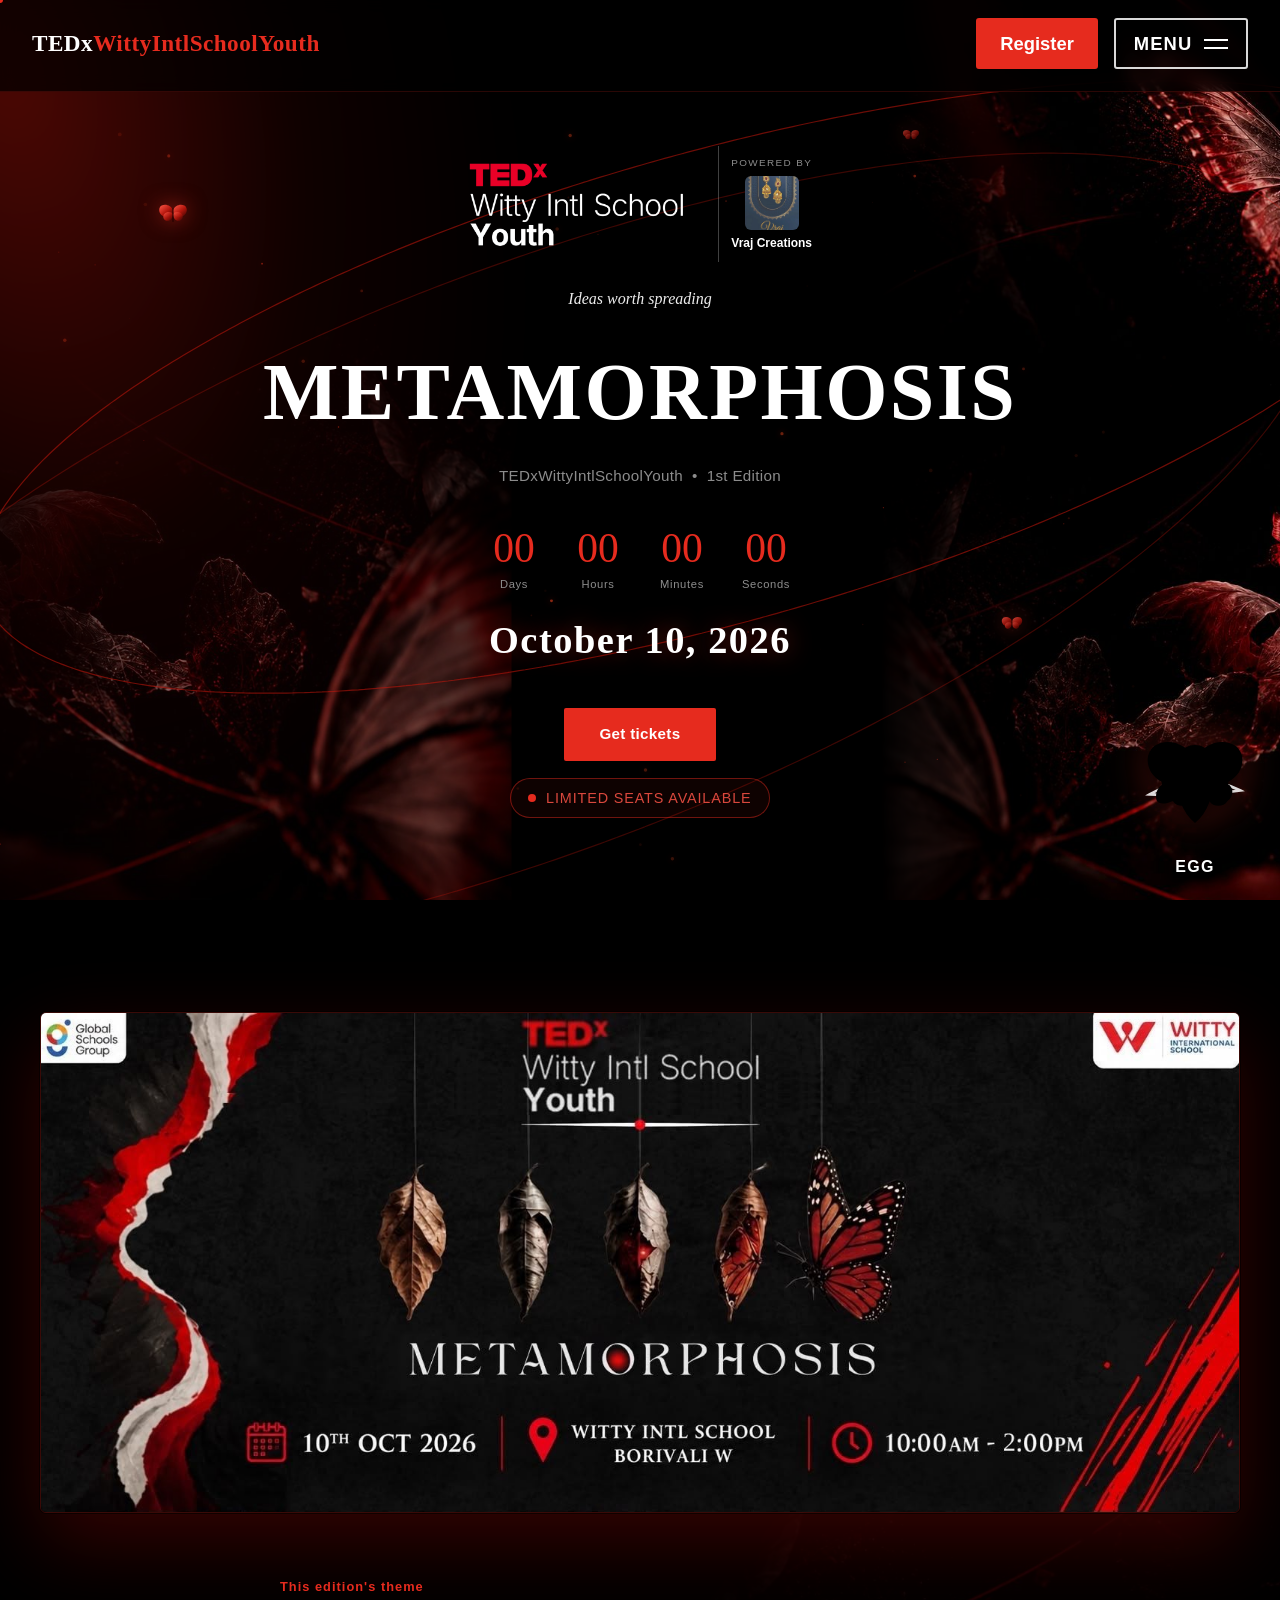
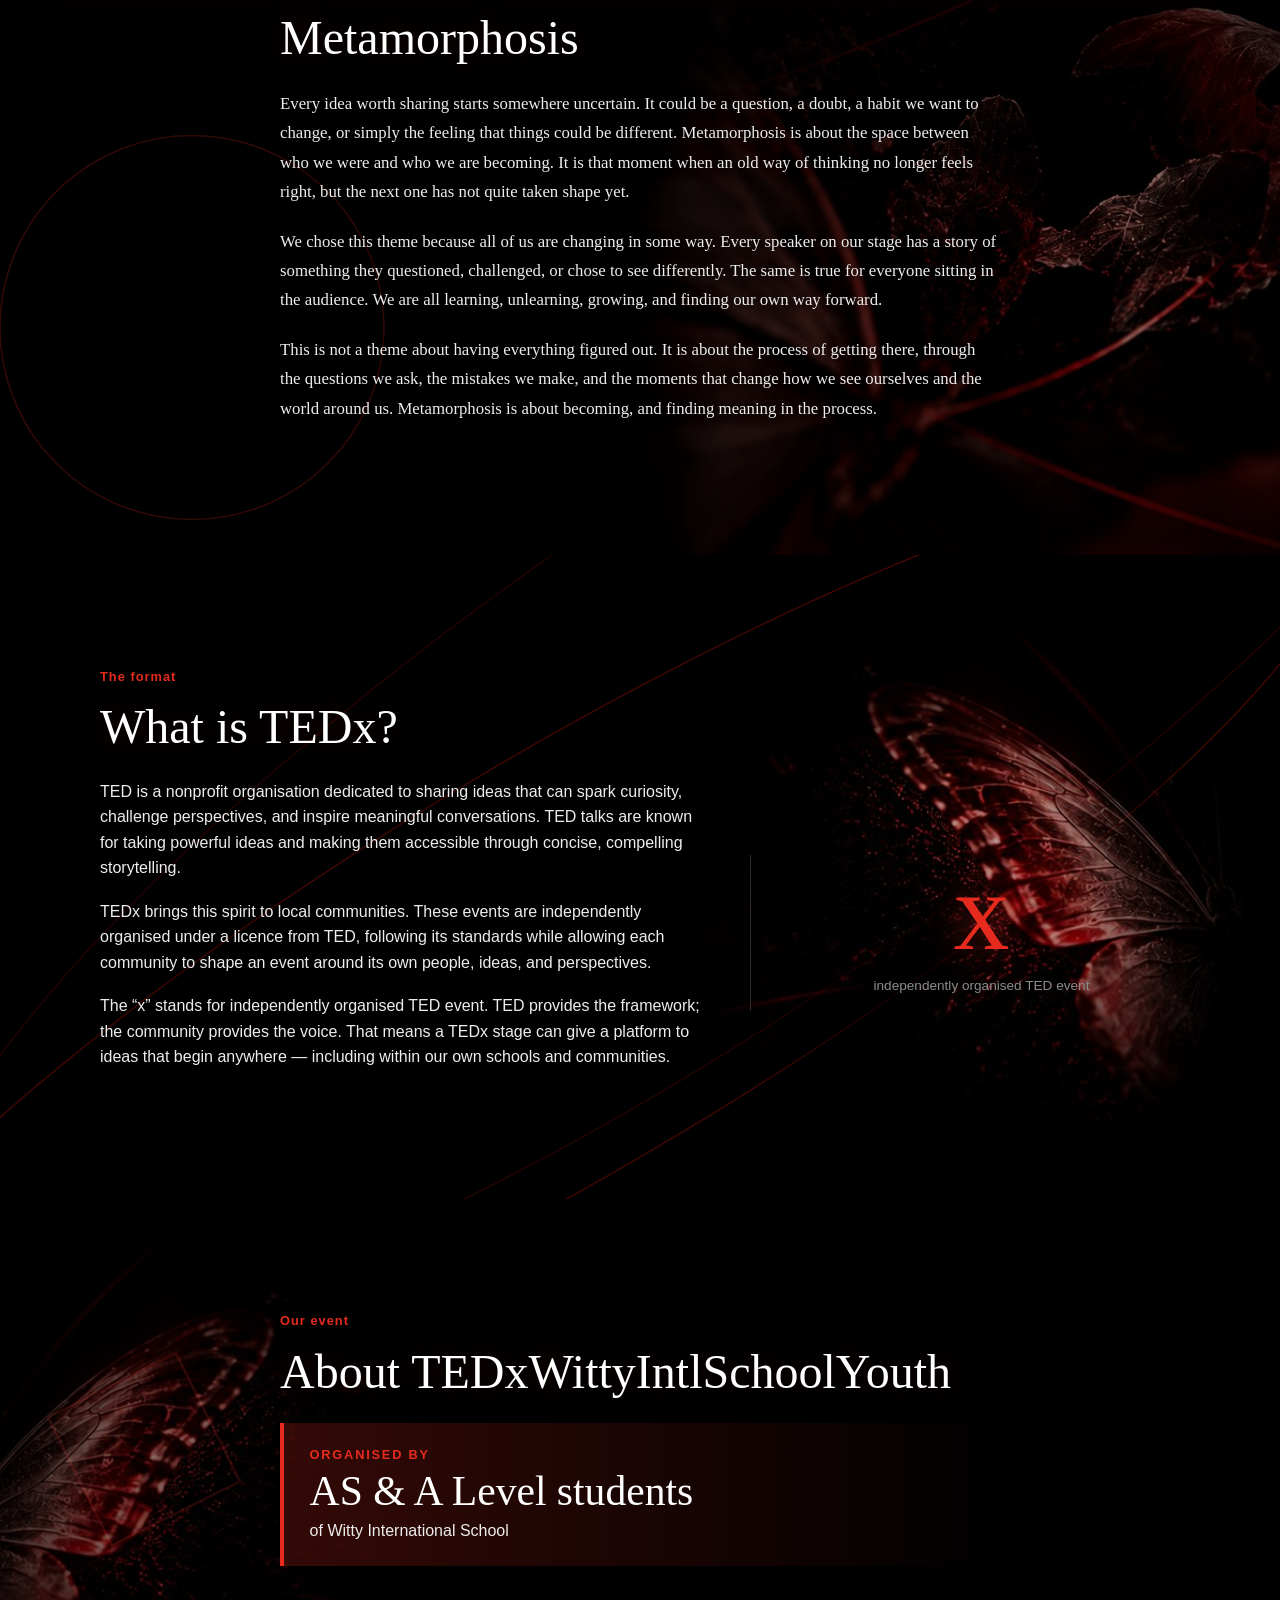
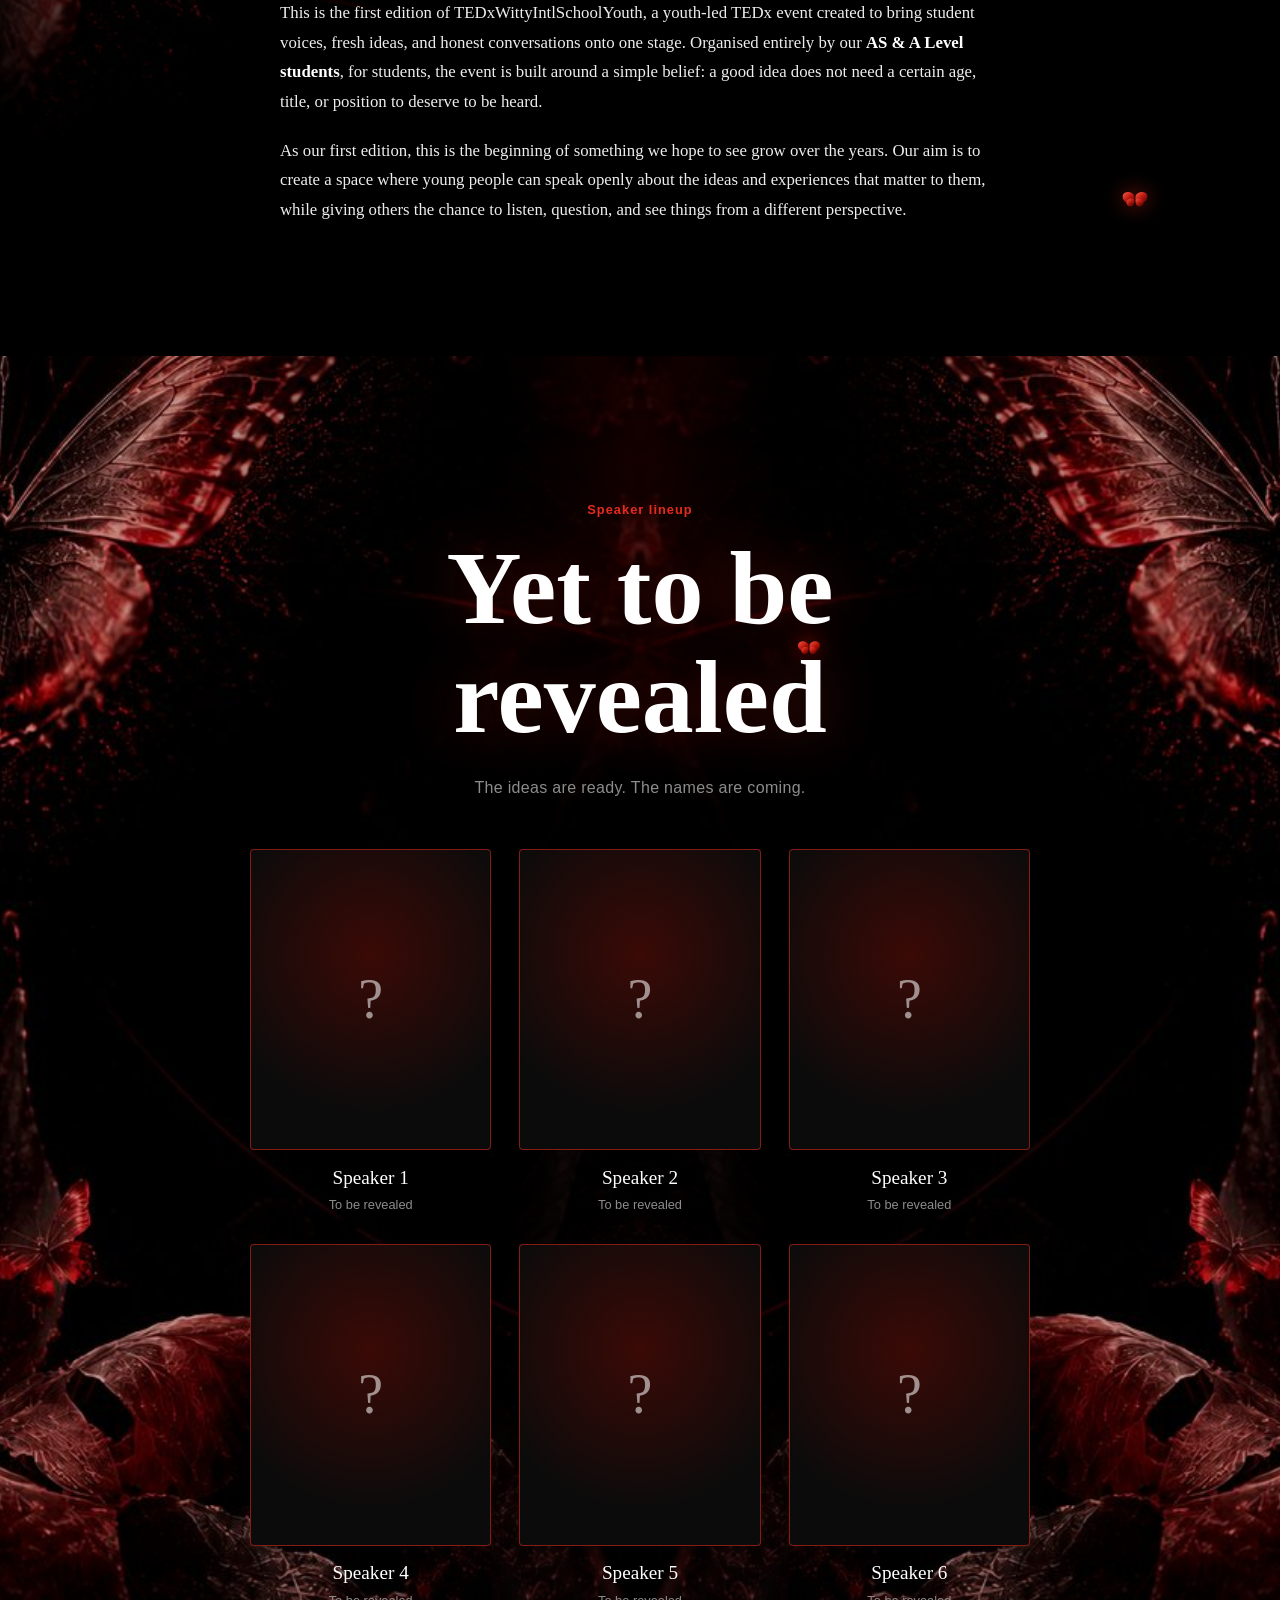
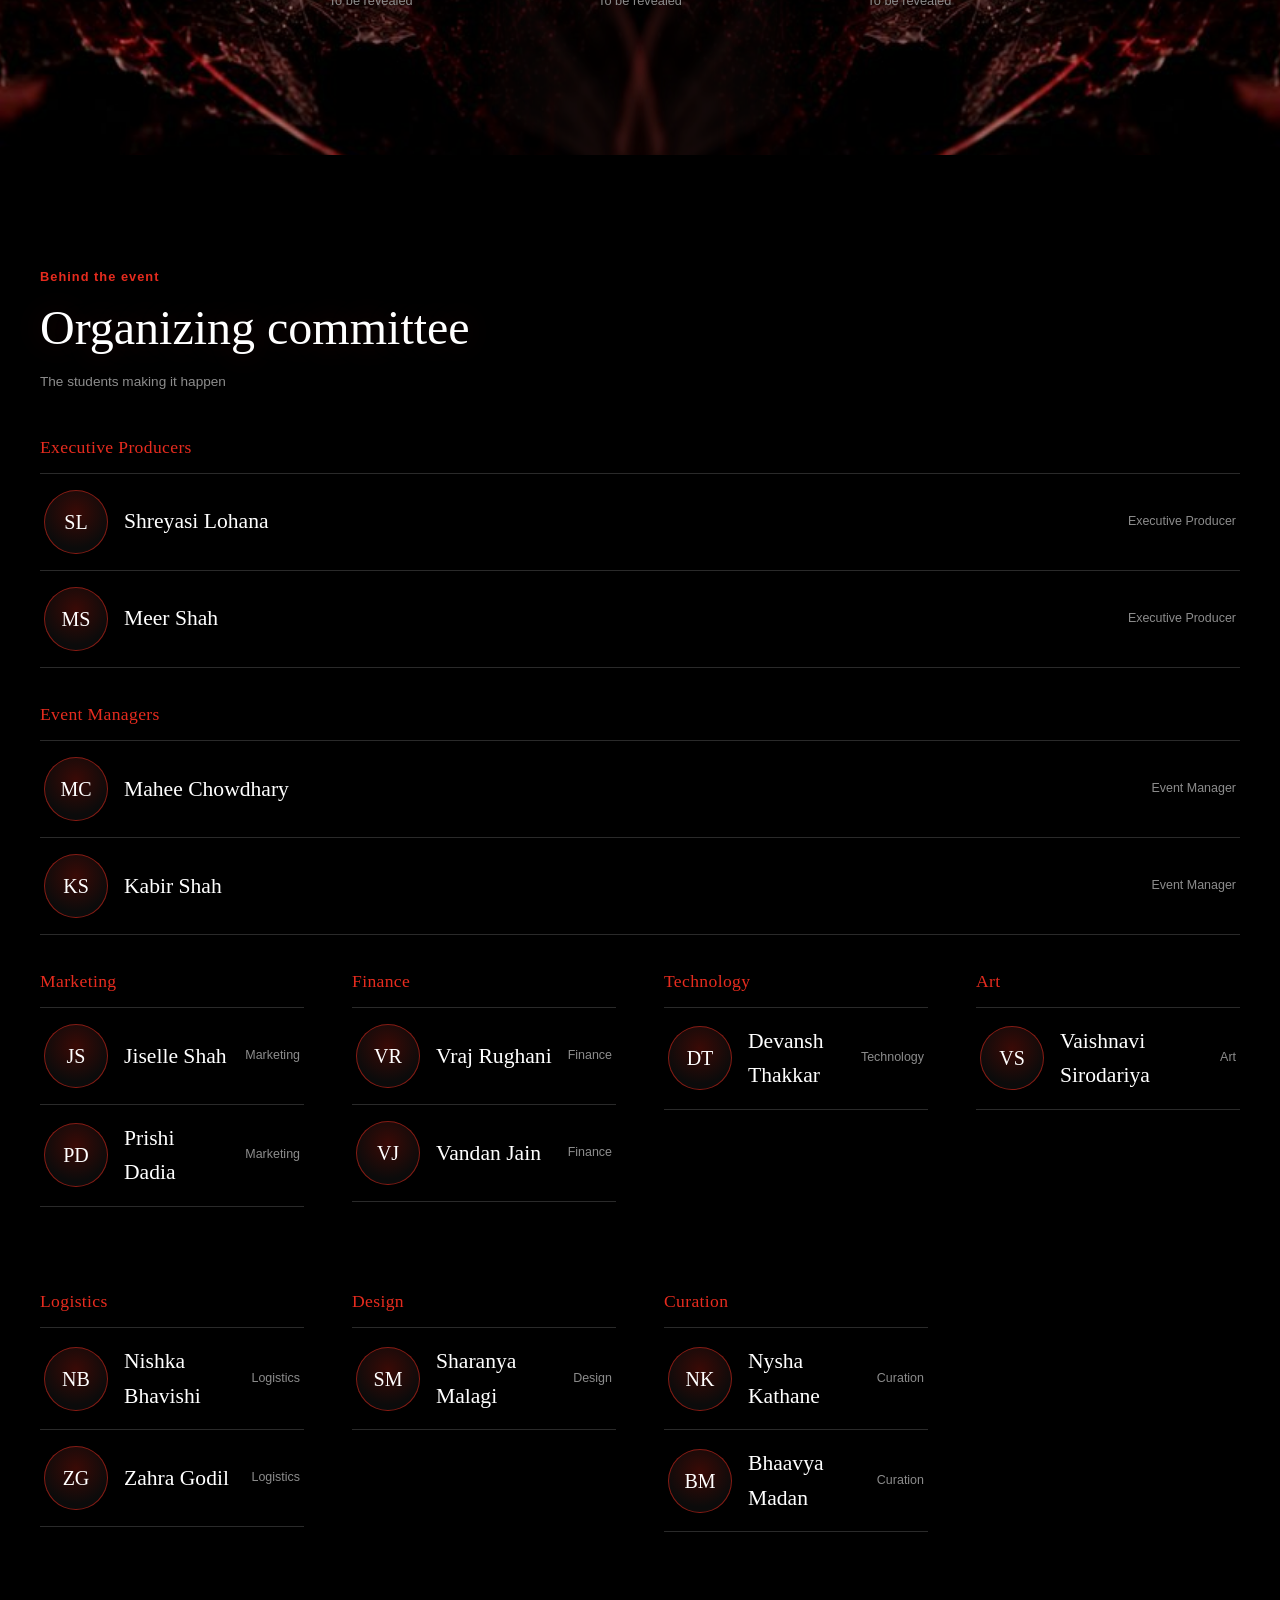
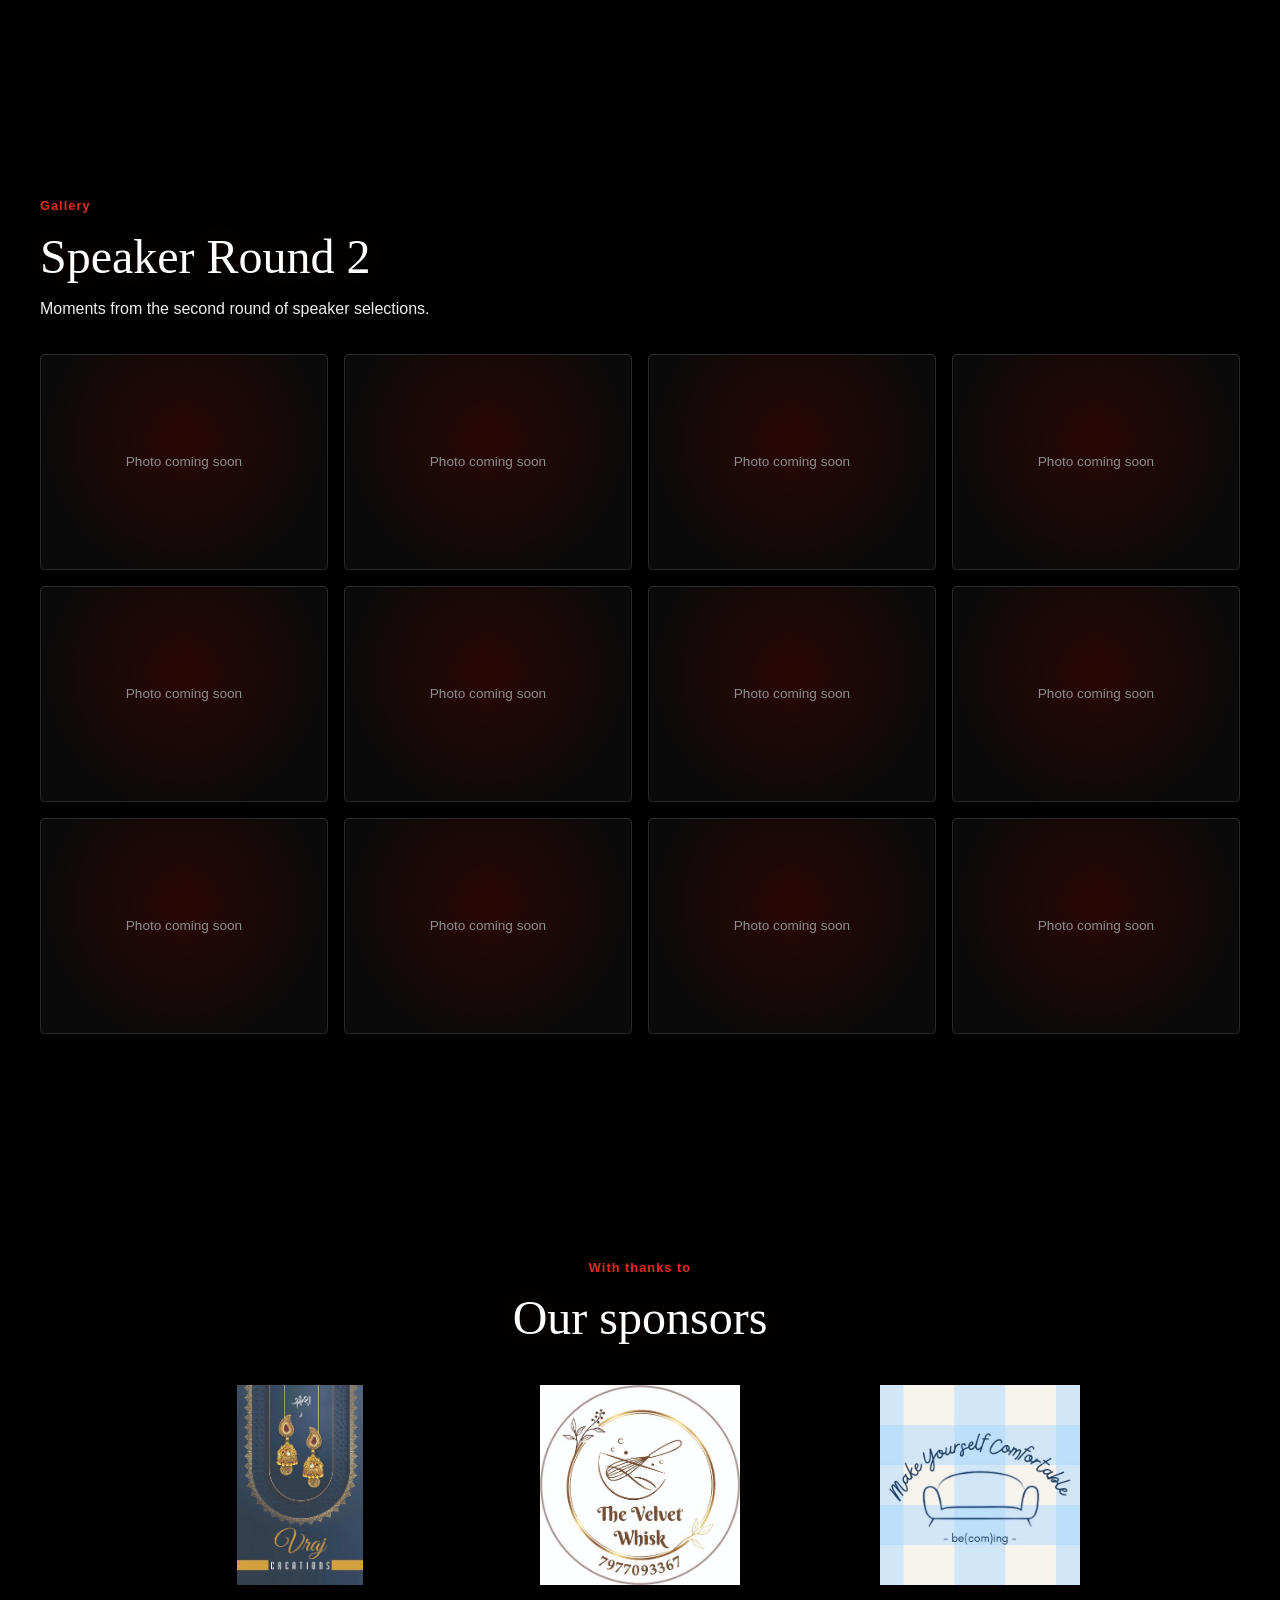
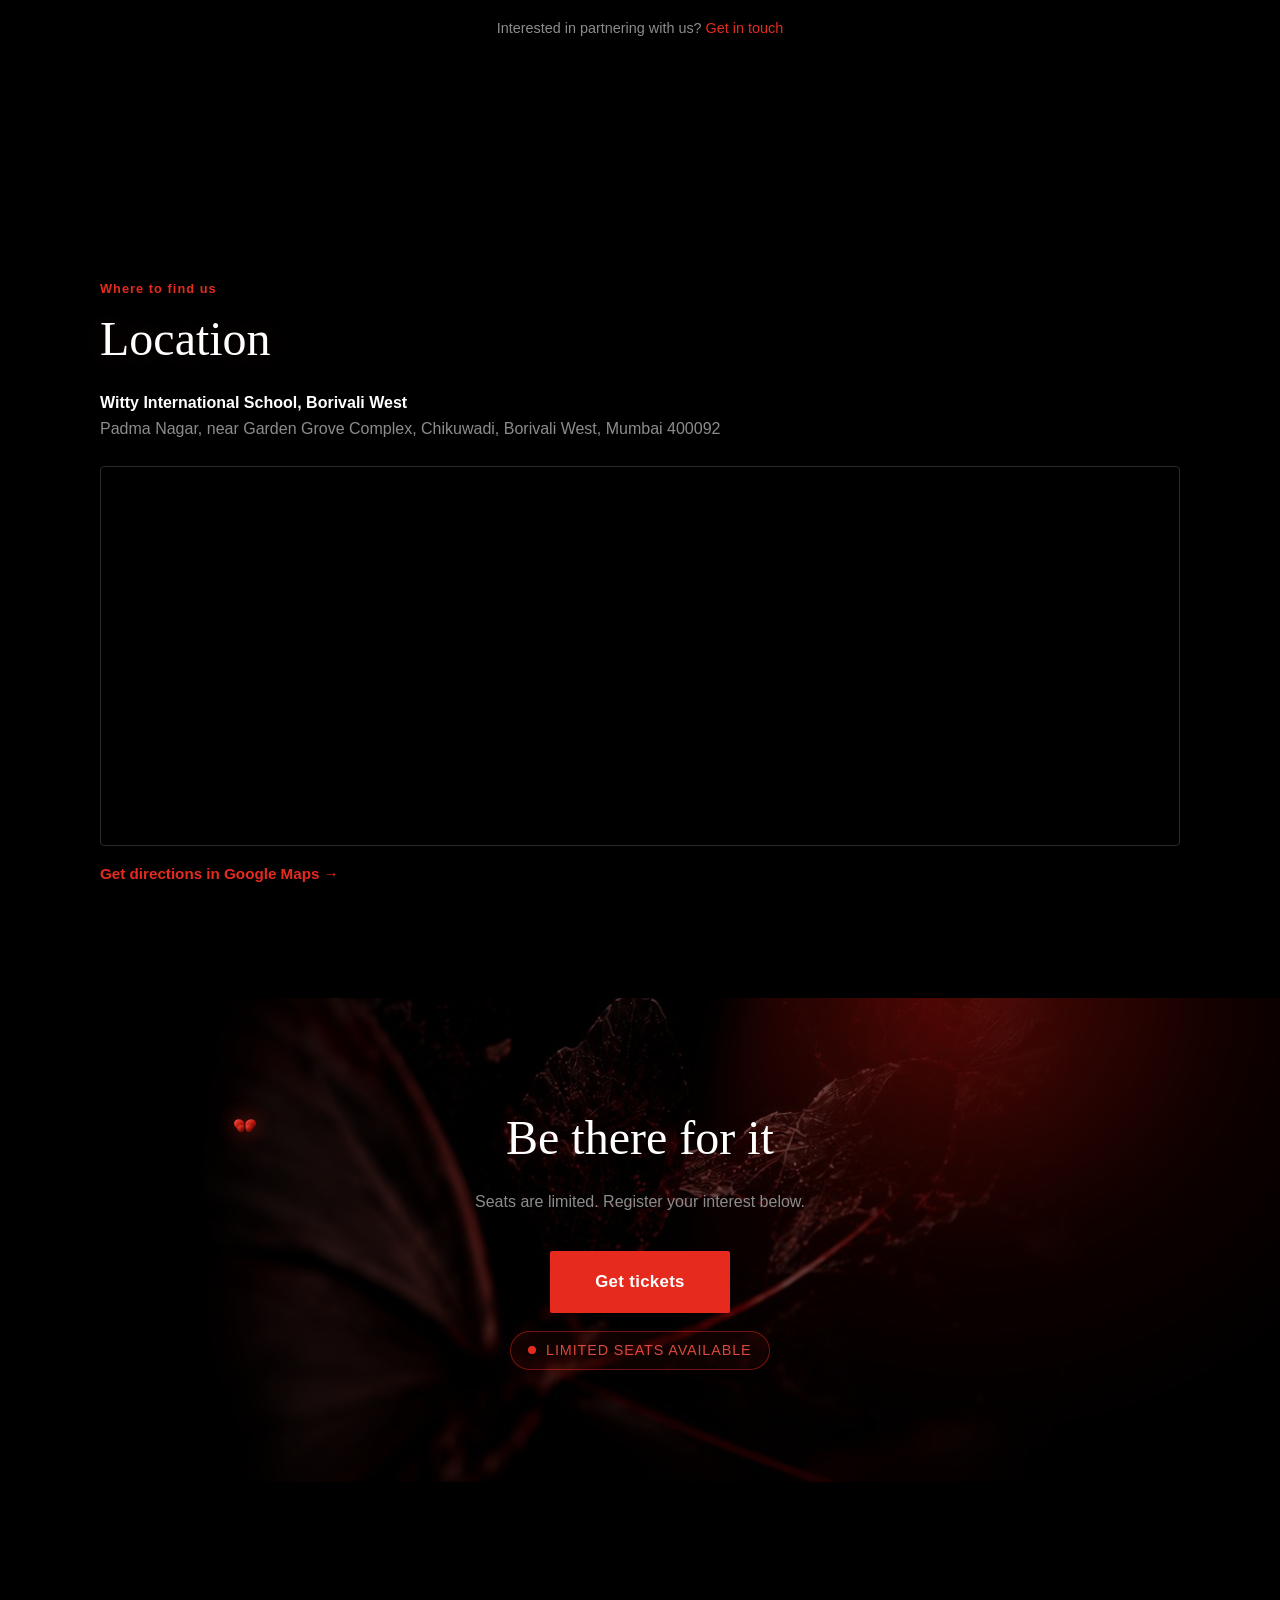
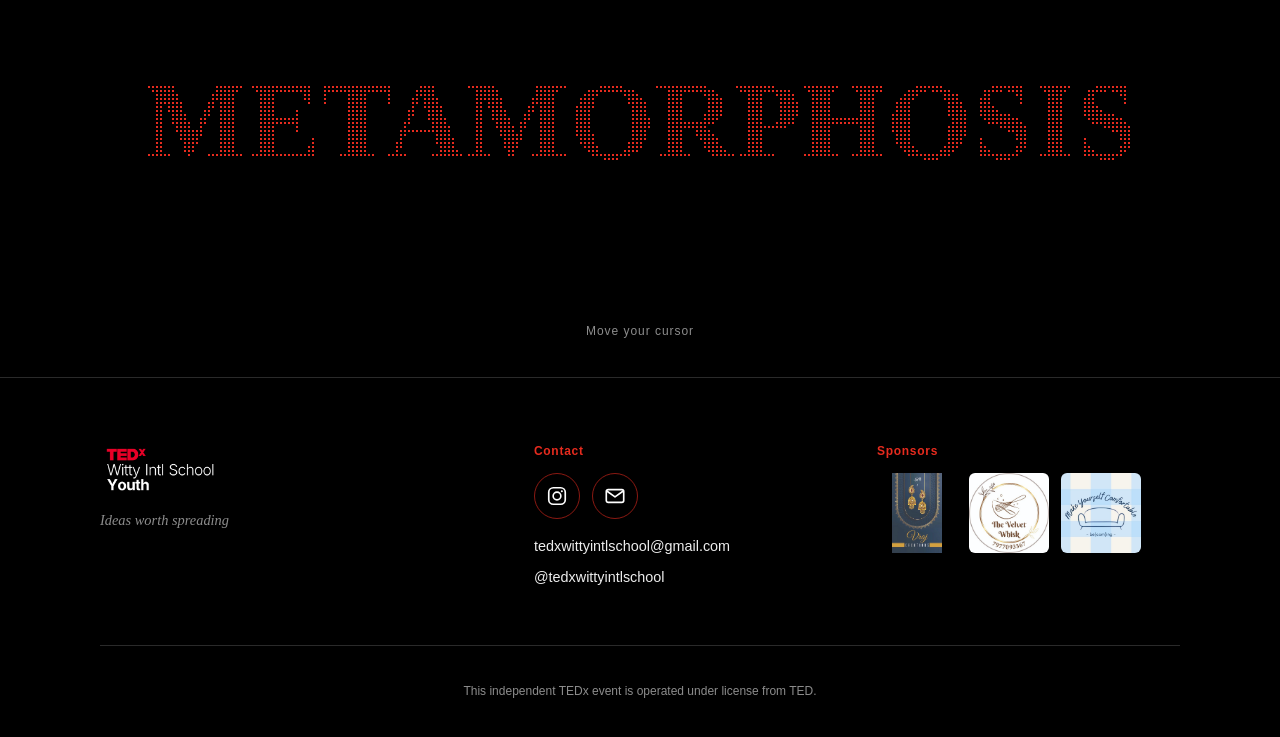
==== commit 571ecd53: "Use transparent logo.png instead of logo.jpeg" ====
--- a/index.html
+++ b/index.html
@@ -114,7 +114,7 @@
   </div>
   <div class="hero-inner">
     <div class="hero-brand">
-      <img src="assets/logo.jpeg" alt="TEDxWittyIntlSchoolYouth logo" class="hero-logo">
+      <img src="assets/logo.png" alt="TEDxWittyIntlSchoolYouth logo" class="hero-logo">
       <div class="powered-by">
         <span class="powered-by-label">Powered by</span>
         <img src="assets/vrajcreations.jpeg" alt="Vraj Creations">
@@ -359,7 +359,7 @@
 <footer id="contact" class="footer">
   <div class="footer-inner">
     <div class="footer-brand">
-      <img src="assets/logo.jpeg" alt="TEDxWittyIntlSchoolYouth logo" class="footer-logo">
+      <img src="assets/logo.png" alt="TEDxWittyIntlSchoolYouth logo" class="footer-logo">
       <p class="footer-tag">Ideas worth spreading</p>
     </div>
     <div class="footer-contact">
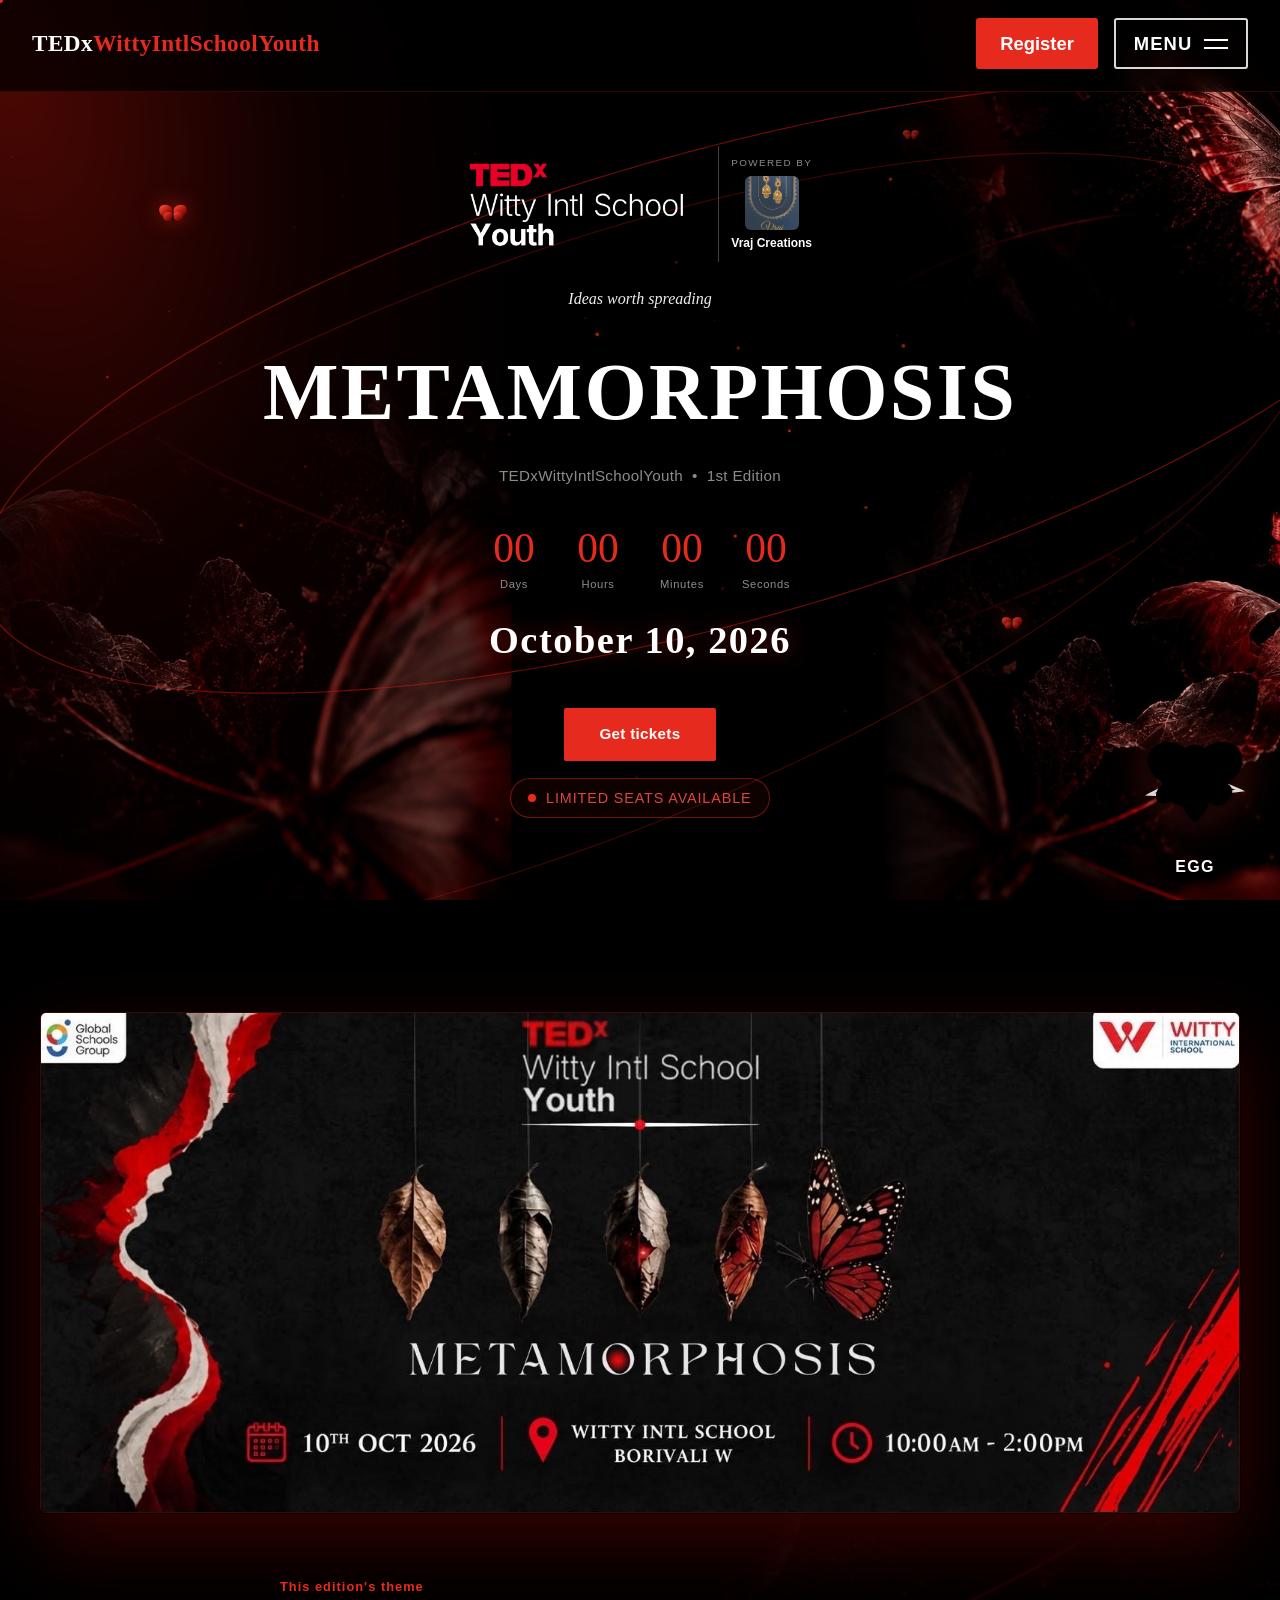
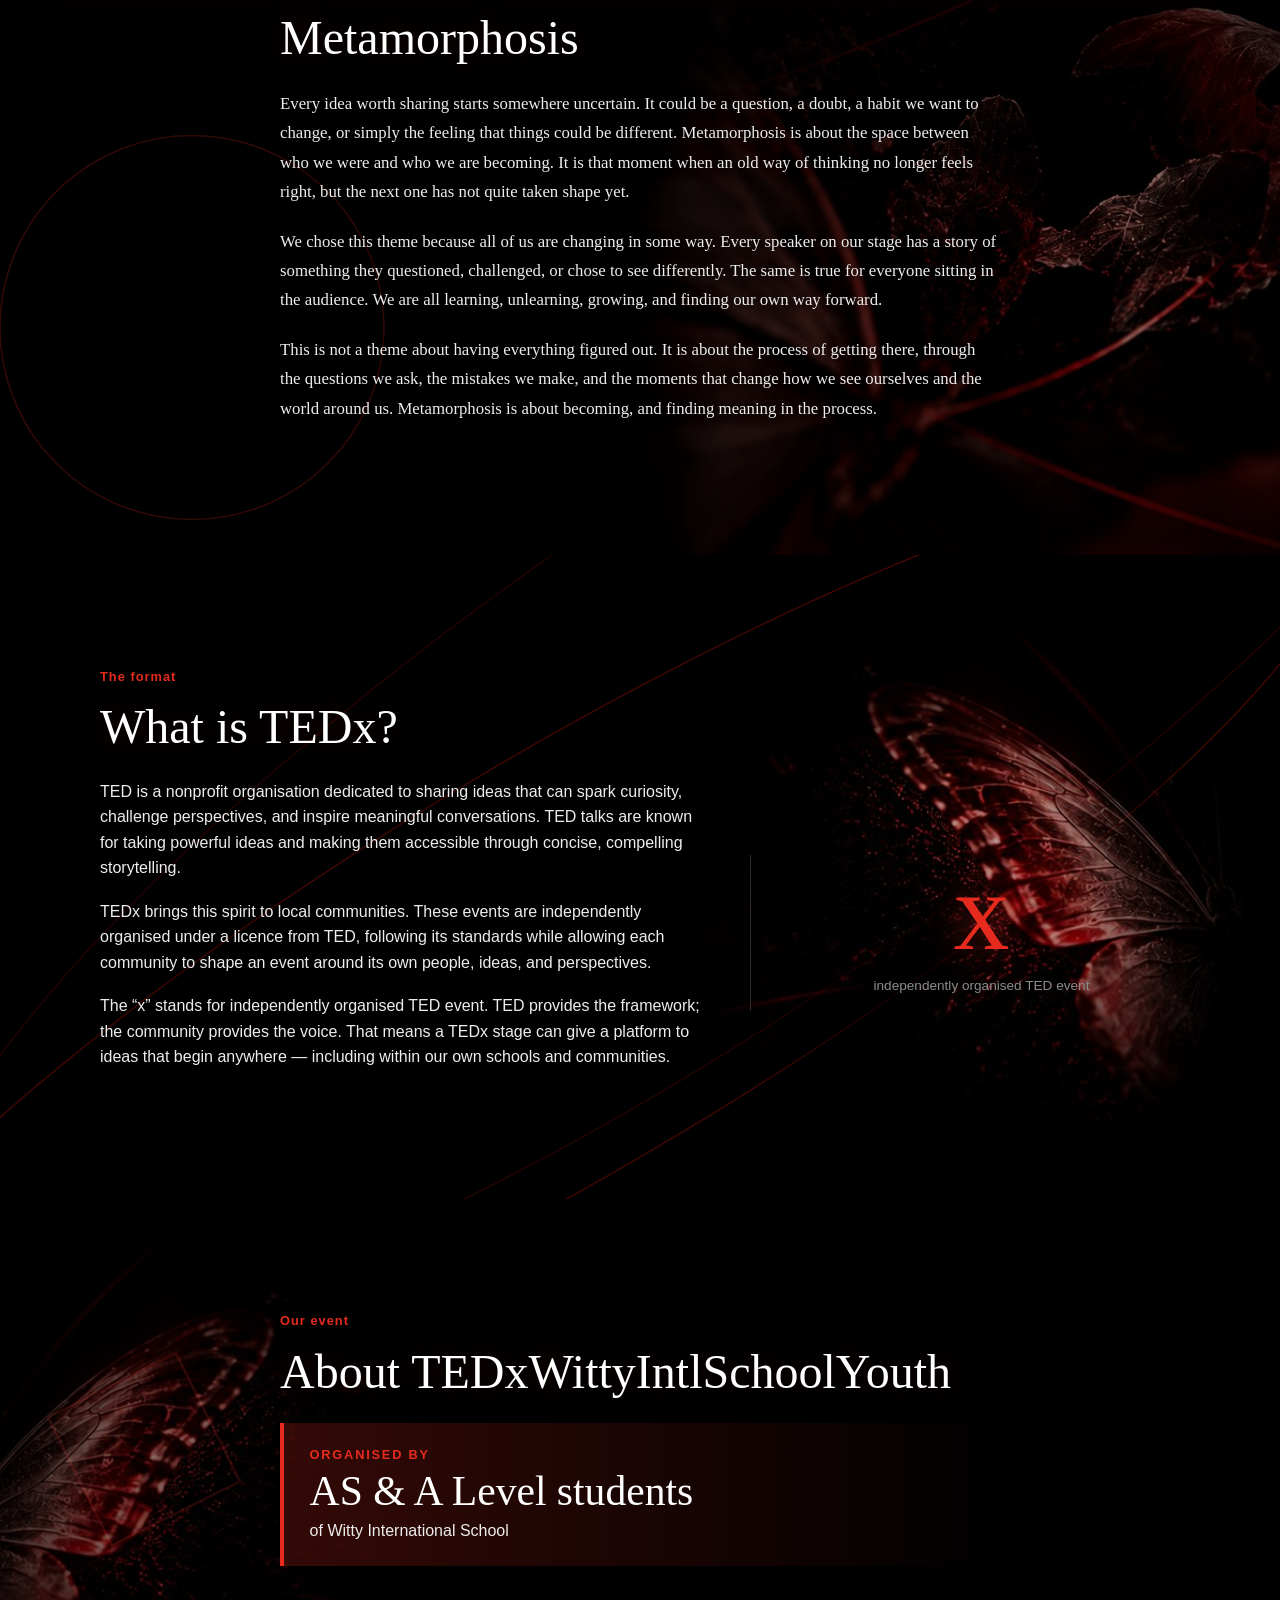
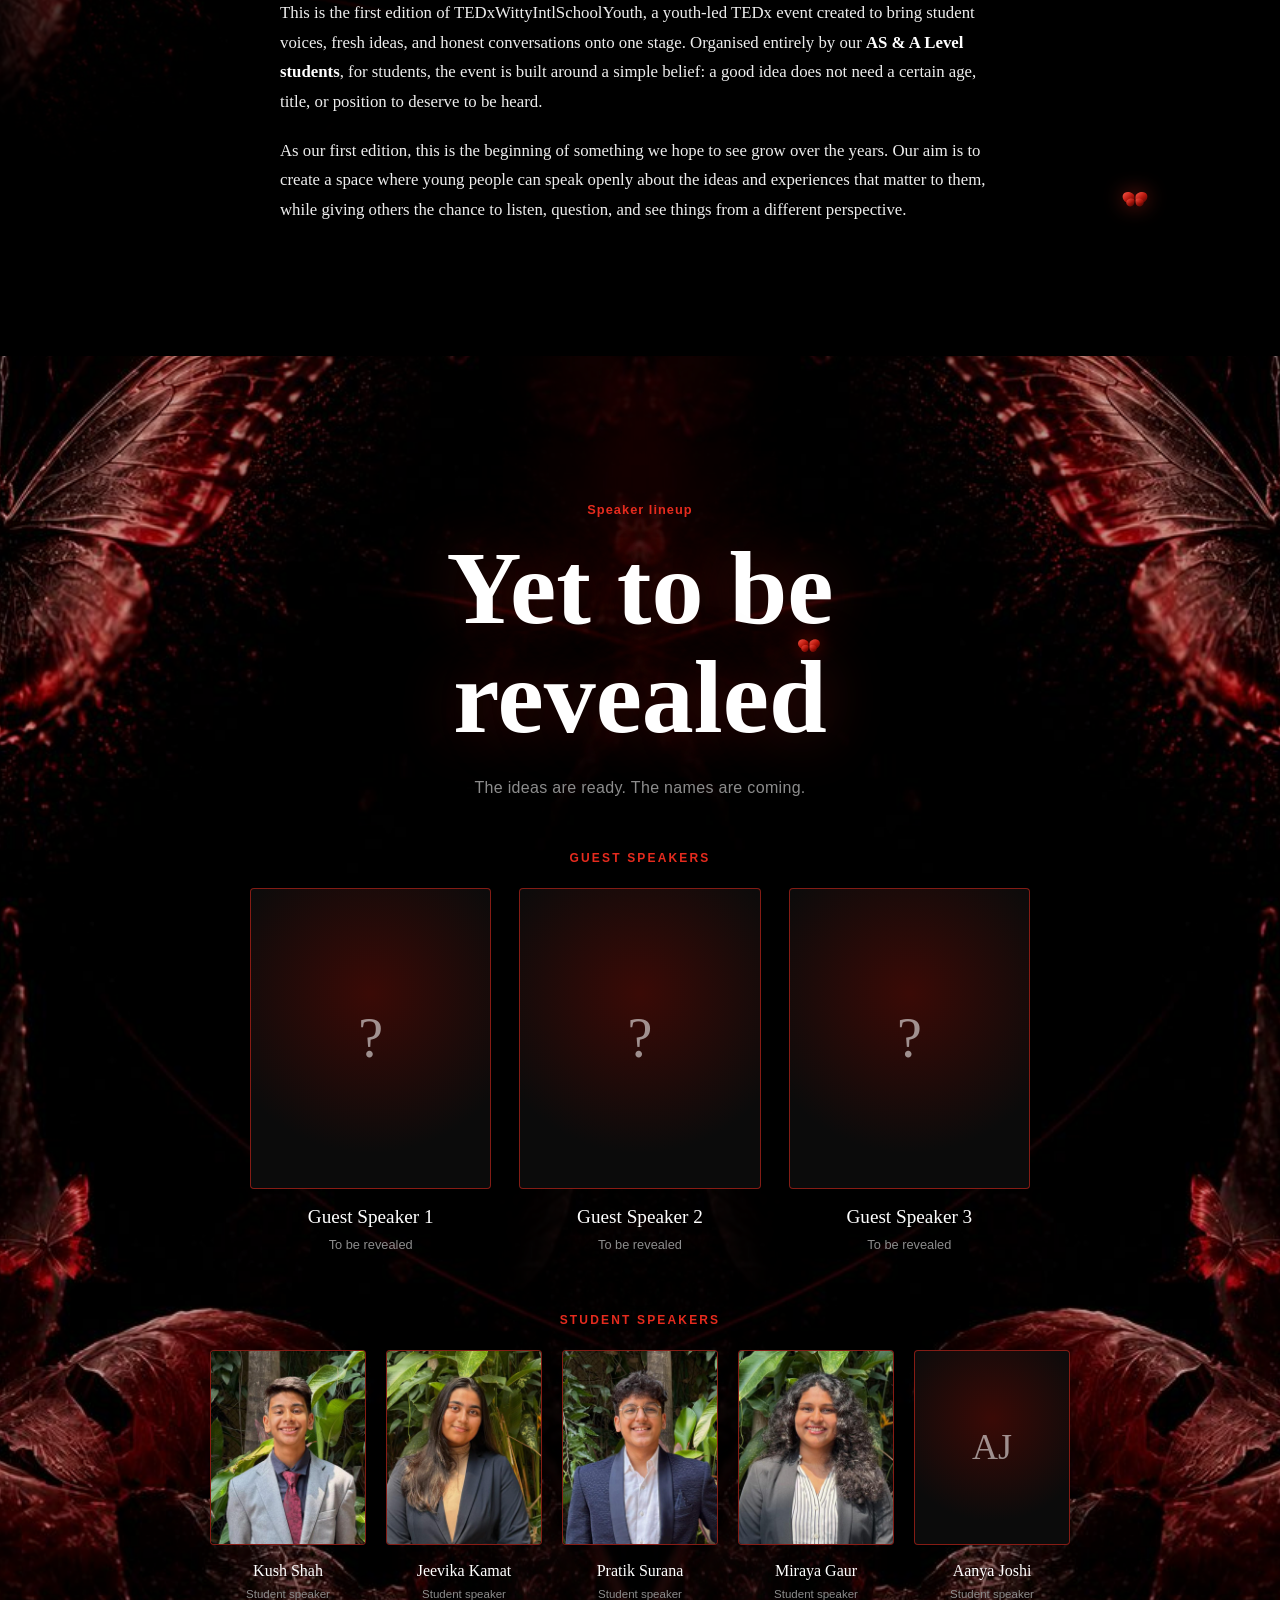
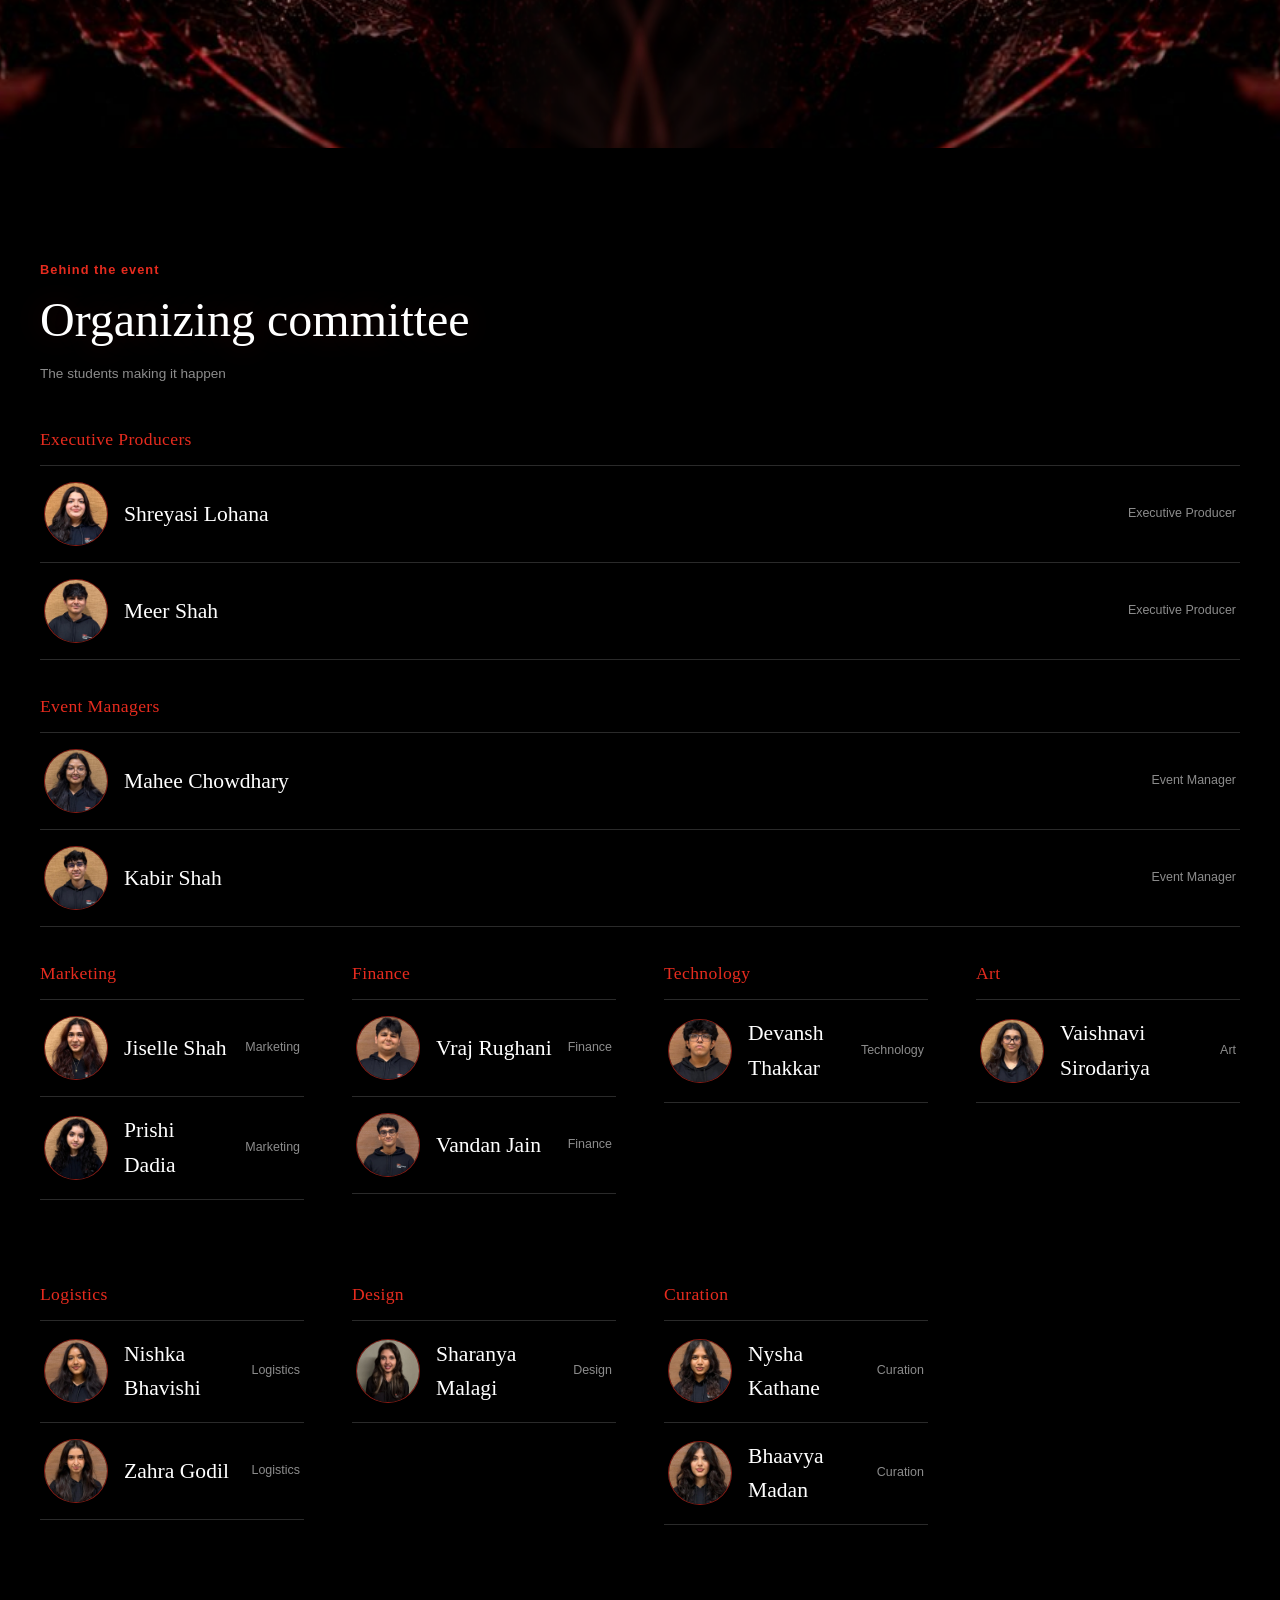
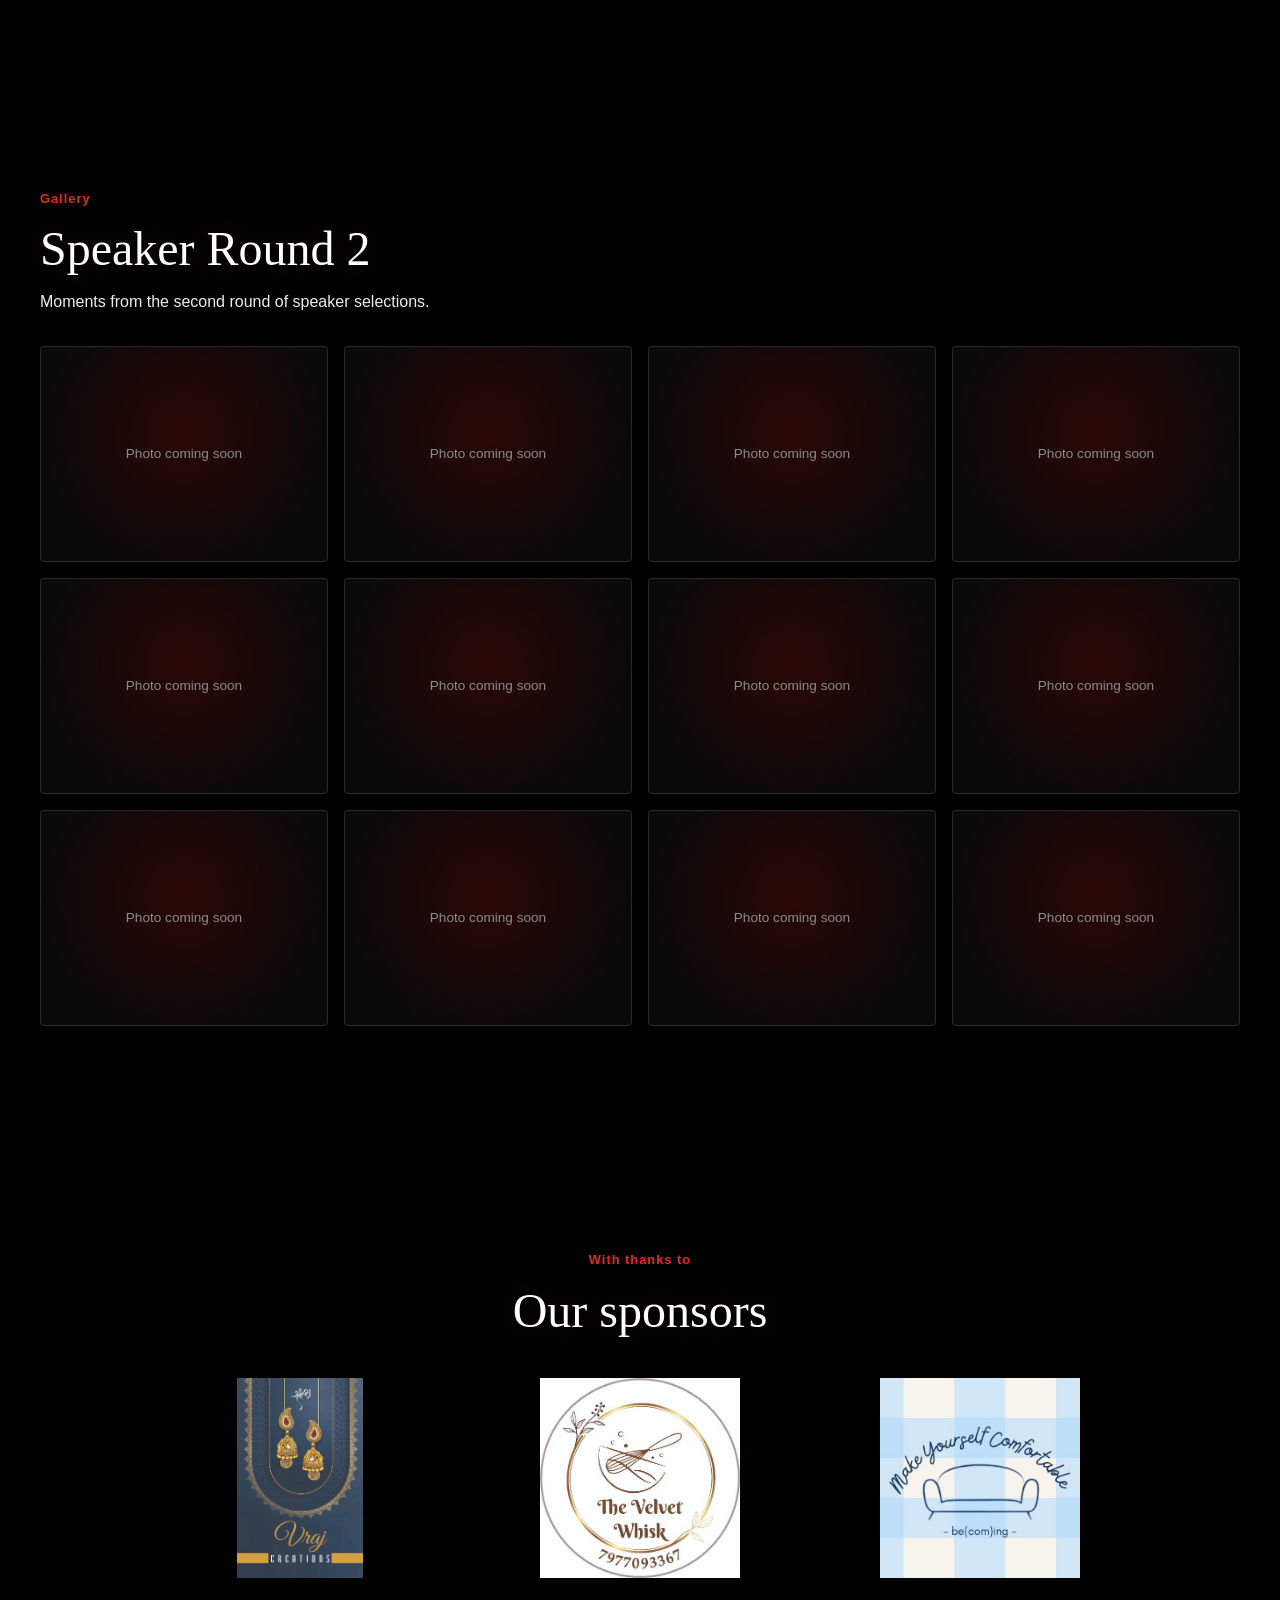
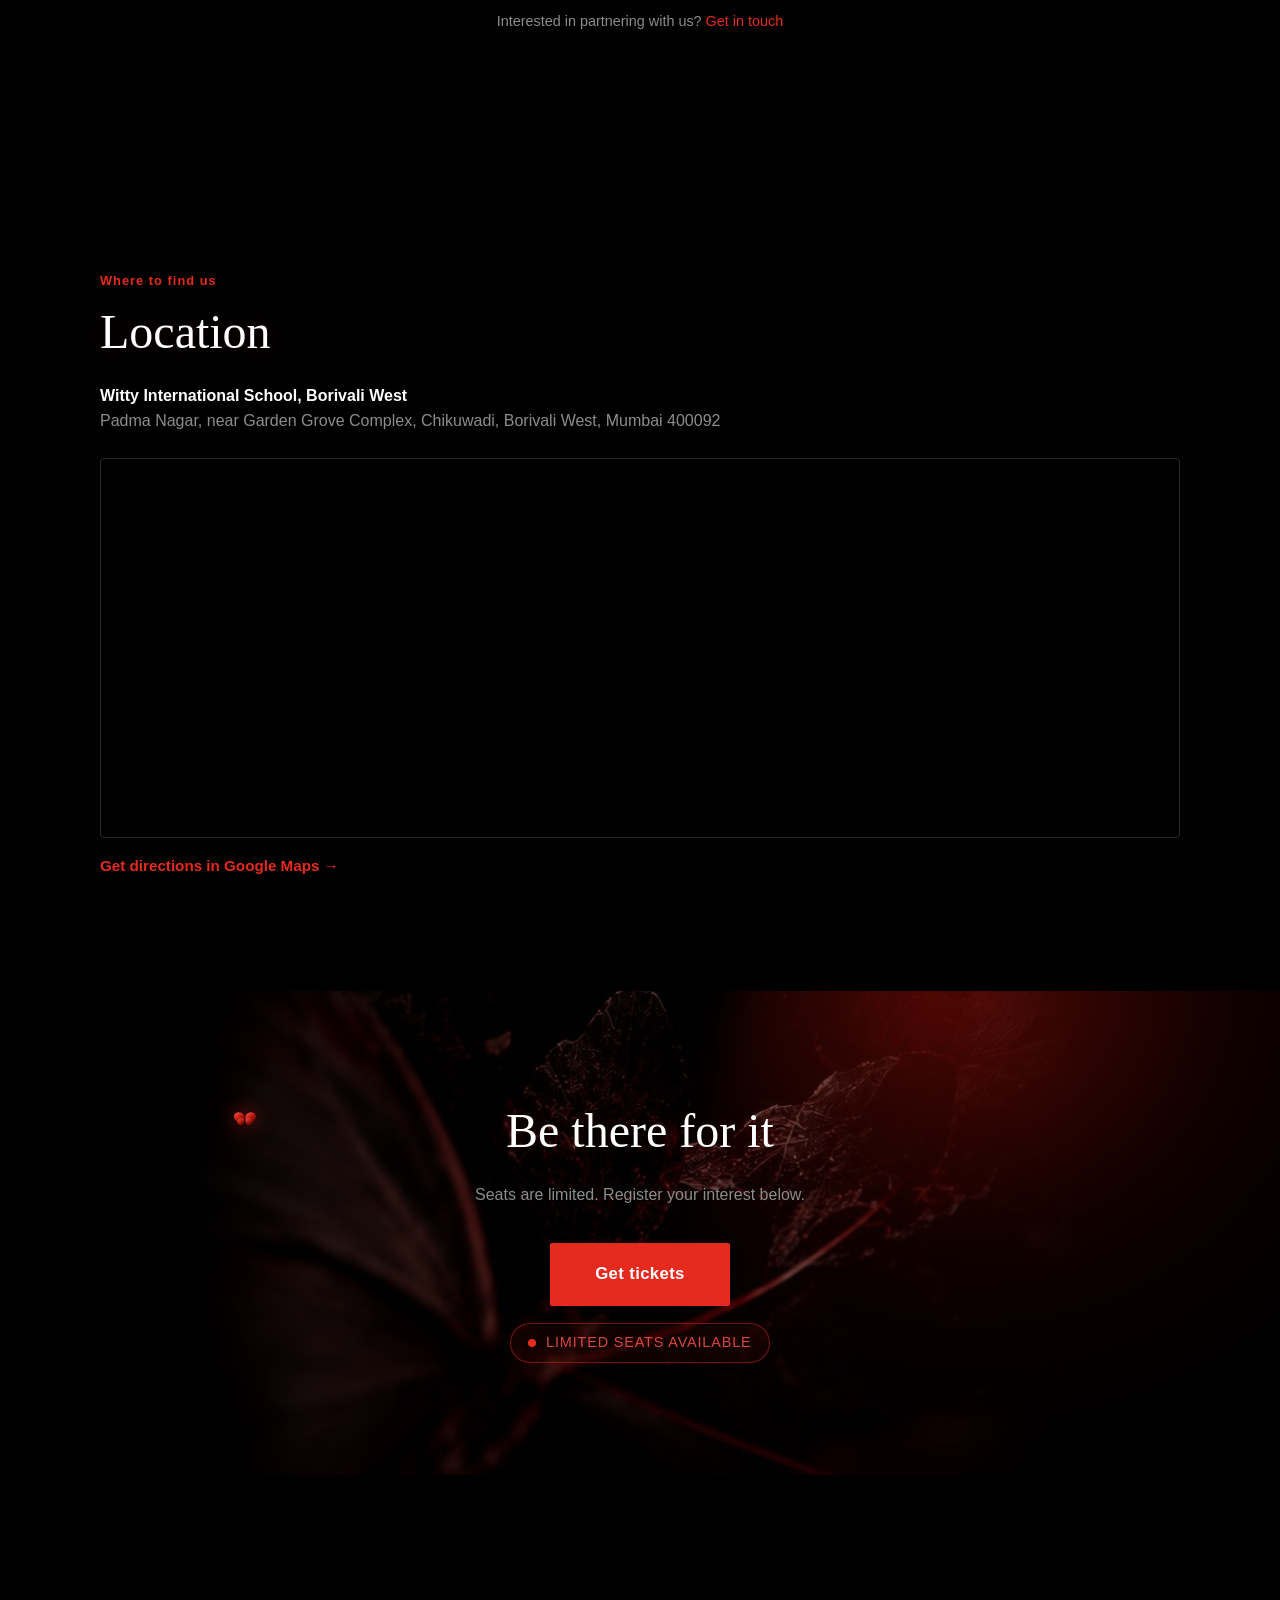
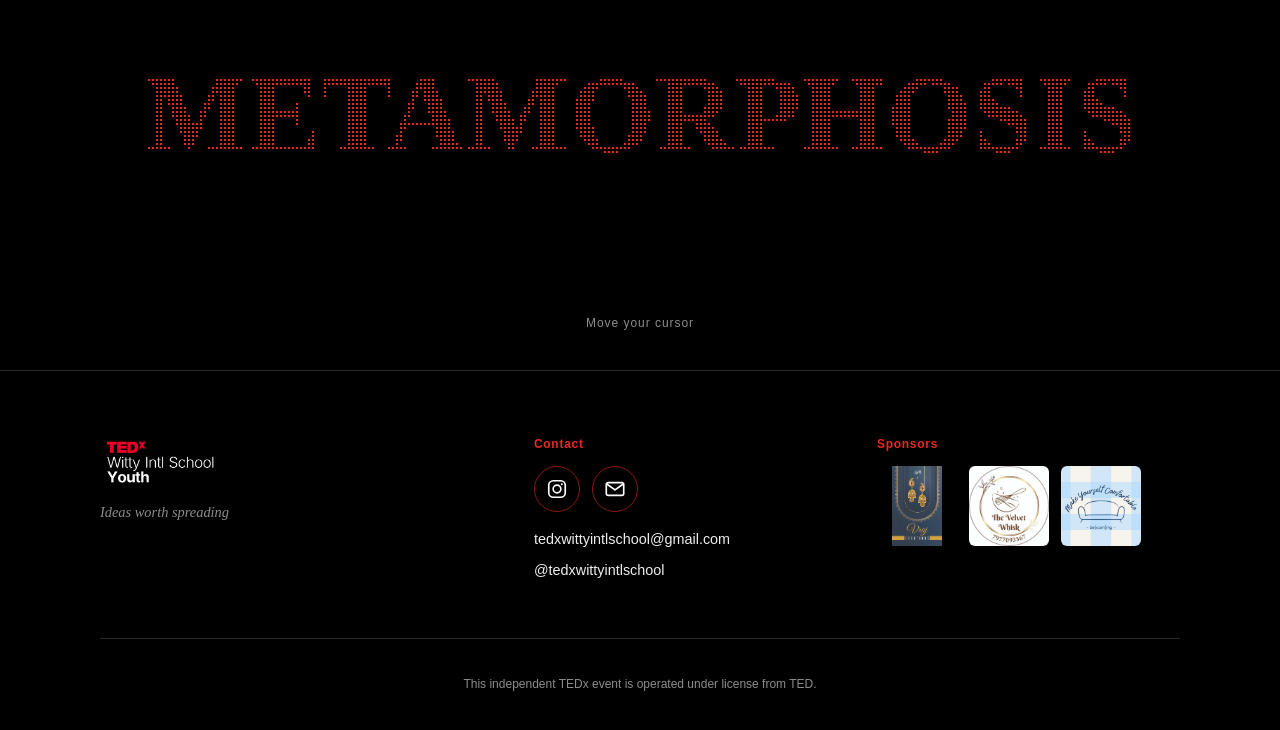
==== commit bc6845aa: "Add files via upload" ====
--- a/index.html
+++ b/index.html
@@ -214,13 +214,23 @@
     <p class="eyebrow">Speaker lineup</p>
     <h2 class="reveal-text">Yet to be<br>revealed</h2>
     <p class="reveal-sub">The ideas are ready. The names are coming.</p>
-    <div class="speaker-grid">
-      <figure class="person-card speaker-card"><div class="person-photo" data-img="assets/speakers/speaker-1.jpg" data-initials="?"></div><figcaption><span class="person-name">Speaker 1</span><span class="person-role">To be revealed</span></figcaption></figure>
-      <figure class="person-card speaker-card"><div class="person-photo" data-img="assets/speakers/speaker-2.jpg" data-initials="?"></div><figcaption><span class="person-name">Speaker 2</span><span class="person-role">To be revealed</span></figcaption></figure>
-      <figure class="person-card speaker-card"><div class="person-photo" data-img="assets/speakers/speaker-3.jpg" data-initials="?"></div><figcaption><span class="person-name">Speaker 3</span><span class="person-role">To be revealed</span></figcaption></figure>
-      <figure class="person-card speaker-card"><div class="person-photo" data-img="assets/speakers/speaker-4.jpg" data-initials="?"></div><figcaption><span class="person-name">Speaker 4</span><span class="person-role">To be revealed</span></figcaption></figure>
-      <figure class="person-card speaker-card"><div class="person-photo" data-img="assets/speakers/speaker-5.jpg" data-initials="?"></div><figcaption><span class="person-name">Speaker 5</span><span class="person-role">To be revealed</span></figcaption></figure>
-      <figure class="person-card speaker-card"><div class="person-photo" data-img="assets/speakers/speaker-6.jpg" data-initials="?"></div><figcaption><span class="person-name">Speaker 6</span><span class="person-role">To be revealed</span></figcaption></figure>
+    <div class="speaker-tier speaker-tier-guest">
+      <h3 class="speaker-tier-title">Guest speakers</h3>
+      <div class="speaker-grid speaker-grid-guest">
+        <figure class="person-card speaker-card "><div class="person-photo" data-img="assets/speakers/guest-1.jpg" data-initials="?"></div><figcaption><span class="person-name">Guest Speaker 1</span><span class="person-role">To be revealed</span></figcaption></figure>
+        <figure class="person-card speaker-card "><div class="person-photo" data-img="assets/speakers/guest-2.jpg" data-initials="?"></div><figcaption><span class="person-name">Guest Speaker 2</span><span class="person-role">To be revealed</span></figcaption></figure>
+        <figure class="person-card speaker-card "><div class="person-photo" data-img="assets/speakers/guest-3.jpg" data-initials="?"></div><figcaption><span class="person-name">Guest Speaker 3</span><span class="person-role">To be revealed</span></figcaption></figure>
+      </div>
+    </div>
+    <div class="speaker-tier speaker-tier-student">
+      <h3 class="speaker-tier-title">Student speakers</h3>
+      <div class="speaker-grid speaker-grid-student">
+        <figure class="person-card speaker-card speaker-card-sm"><div class="person-photo" data-img="assets/speakers/student-1.jpg" data-initials="KS"></div><figcaption><span class="person-name">Kush Shah</span><span class="person-role">Student speaker</span></figcaption></figure>
+        <figure class="person-card speaker-card speaker-card-sm"><div class="person-photo" data-img="assets/speakers/student-2.jpg" data-initials="JK"></div><figcaption><span class="person-name">Jeevika Kamat</span><span class="person-role">Student speaker</span></figcaption></figure>
+        <figure class="person-card speaker-card speaker-card-sm"><div class="person-photo" data-img="assets/speakers/student-3.jpg" data-initials="PS"></div><figcaption><span class="person-name">Pratik Surana</span><span class="person-role">Student speaker</span></figcaption></figure>
+        <figure class="person-card speaker-card speaker-card-sm"><div class="person-photo" data-img="assets/speakers/student-4.jpg" data-initials="MG"></div><figcaption><span class="person-name">Miraya Gaur</span><span class="person-role">Student speaker</span></figcaption></figure>
+        <figure class="person-card speaker-card speaker-card-sm"><div class="person-photo" data-img="assets/speakers/student-5.jpg" data-initials="AJ"></div><figcaption><span class="person-name">Aanya Joshi</span><span class="person-role">Student speaker</span></figcaption></figure>
+      </div>
     </div>
   </div>
 </section>
--- a/style.css
+++ b/style.css
@@ -1752,13 +1752,17 @@
 .oc-item .oc-role{margin-left:auto}
 .oc-photo{width:64px;height:64px;border-radius:50%;font-size:1.25rem}
 
-.speaker-grid{
-    display:grid;
-    grid-template-columns:repeat(3,1fr);
-    gap:1.75rem;
-    max-width:780px;
-    margin:3rem auto 0
-}
+.speaker-tier{margin:3rem auto 0}
+.speaker-tier + .speaker-tier{margin-top:3.5rem}
+.speaker-tier-title{font-family:var(--sans);font-size:.75rem;font-weight:600;letter-spacing:.18em;text-transform:uppercase;color:var(--red);margin:0 0 1.25rem}
+.speaker-grid{display:flex;flex-wrap:wrap;justify-content:center;margin:0 auto}
+.speaker-grid-guest{gap:1.75rem;max-width:780px}
+.speaker-grid-guest .person-card{flex:0 1 calc((100% - 3.5rem)/3)}
+.speaker-grid-student{gap:1.25rem;max-width:860px}
+.speaker-grid-student .person-card{flex:0 1 calc((100% - 5rem)/5)}
+.speaker-card.speaker-card-sm .person-photo{font-size:2.25rem}
+.speaker-card-sm .person-name{font-size:1rem}
+.speaker-card-sm .person-role{font-size:.72rem}
 .person-card{margin:0;display:flex;flex-direction:column;align-items:center;gap:.8rem}
 .speaker-card .person-photo{width:100%;aspect-ratio:4/5;border-radius:4px;font-size:3.5rem;color:rgba(255,255,255,.55)}
 .person-card figcaption{display:flex;flex-direction:column;align-items:center;gap:.1rem}
@@ -1820,7 +1824,10 @@
     .morph-corner{transform:none;width:auto;height:auto;bottom:.75rem;right:.75rem}
     .morph-corner svg{width:84px;height:84px}
     .morph-label{font-size:.8rem}
-    .speaker-grid{grid-template-columns:repeat(2,1fr);gap:1rem}
+    .speaker-grid-guest{gap:1rem}
+    .speaker-grid-guest .person-card{flex-basis:calc((100% - 1rem)/2)}
+    .speaker-grid-student{gap:.75rem}
+    .speaker-grid-student .person-card{flex-basis:calc((100% - 1.5rem)/3)}
     .gallery-grid{grid-template-columns:repeat(2,1fr);gap:.6rem}
 }
 @media(max-width:480px){
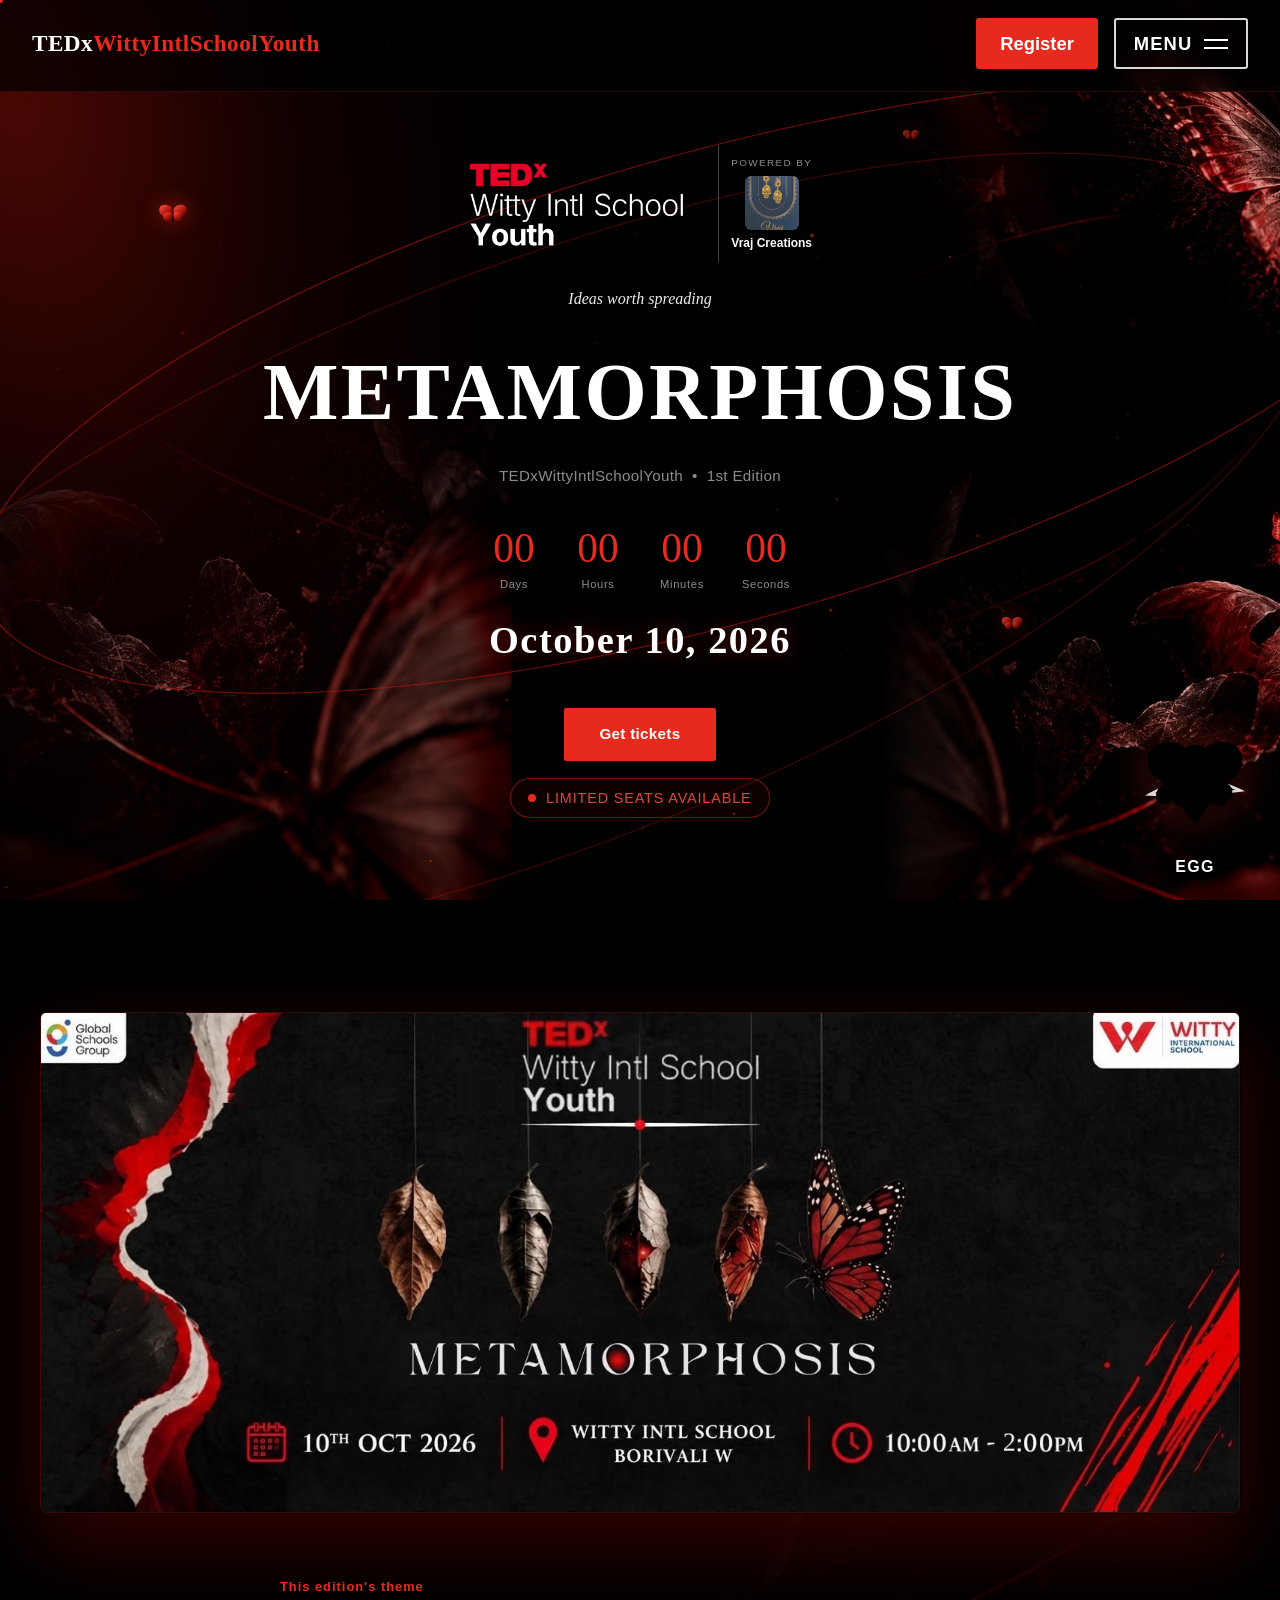
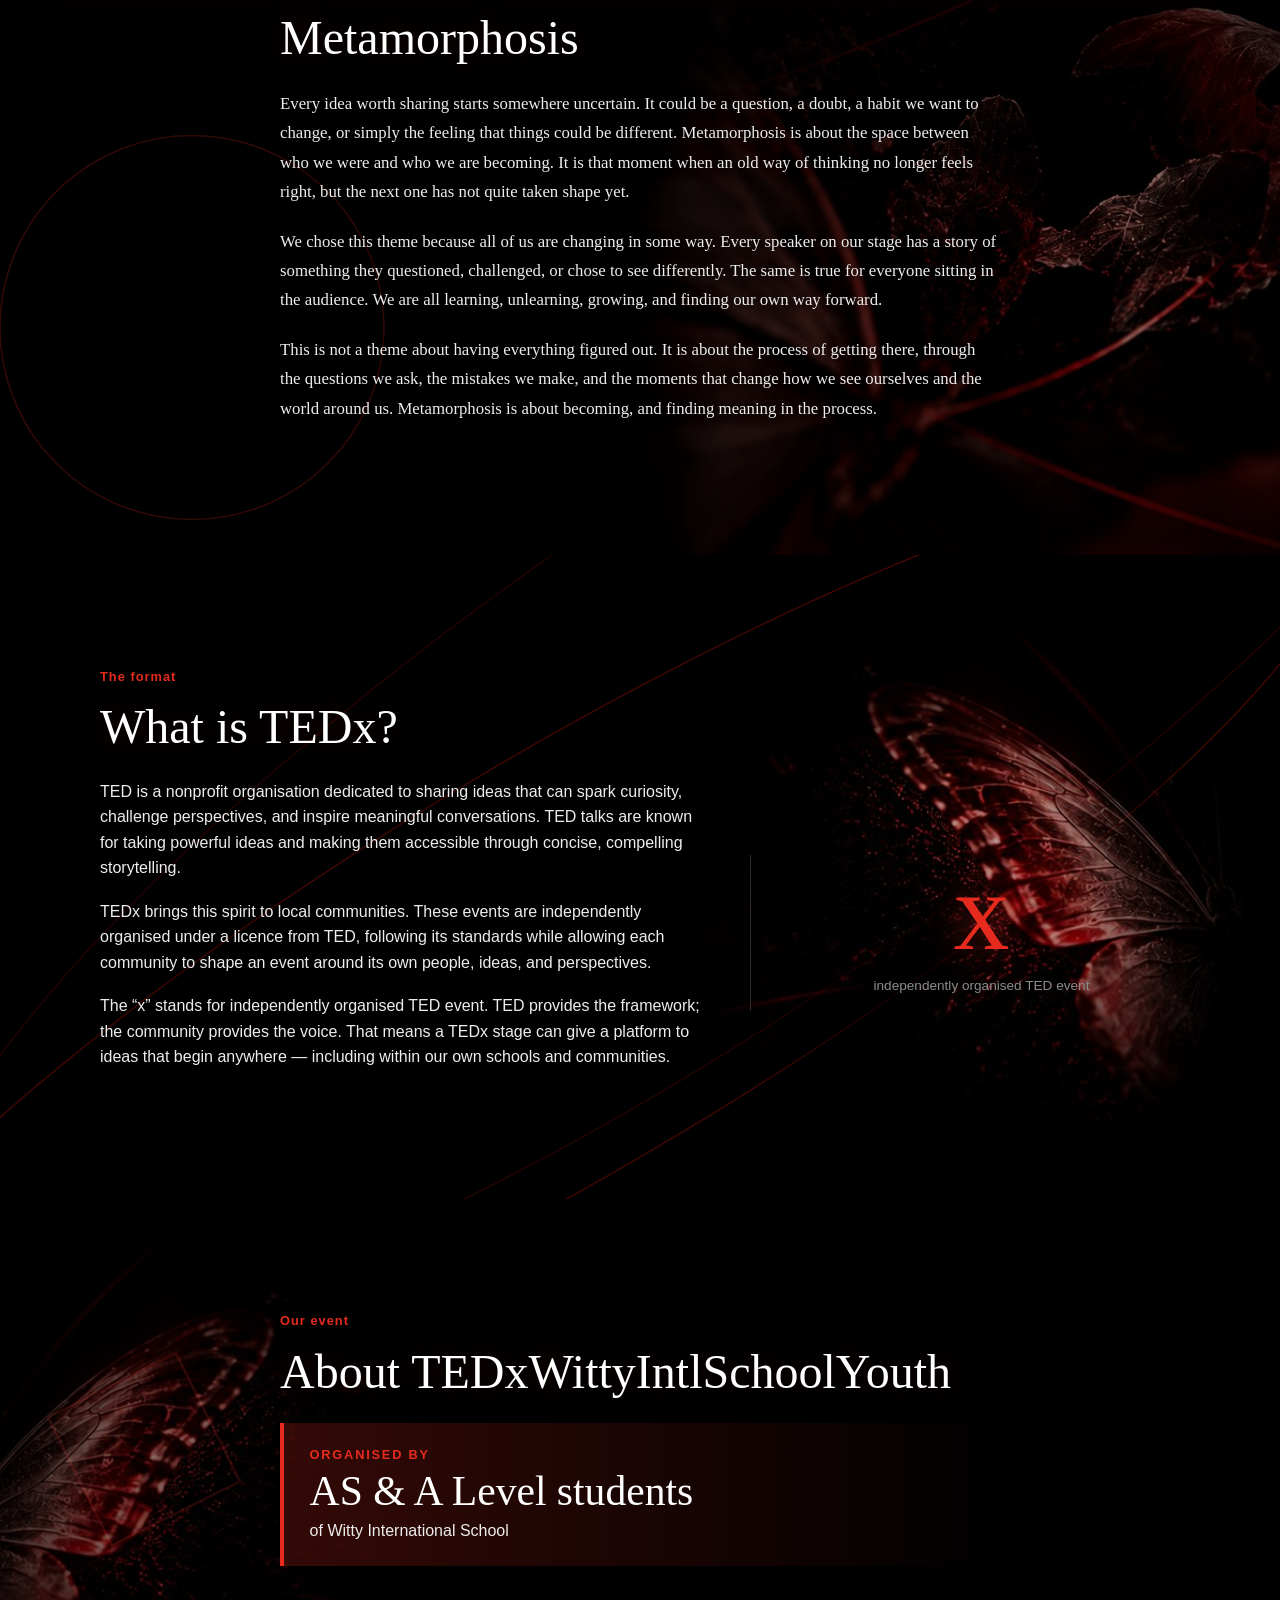
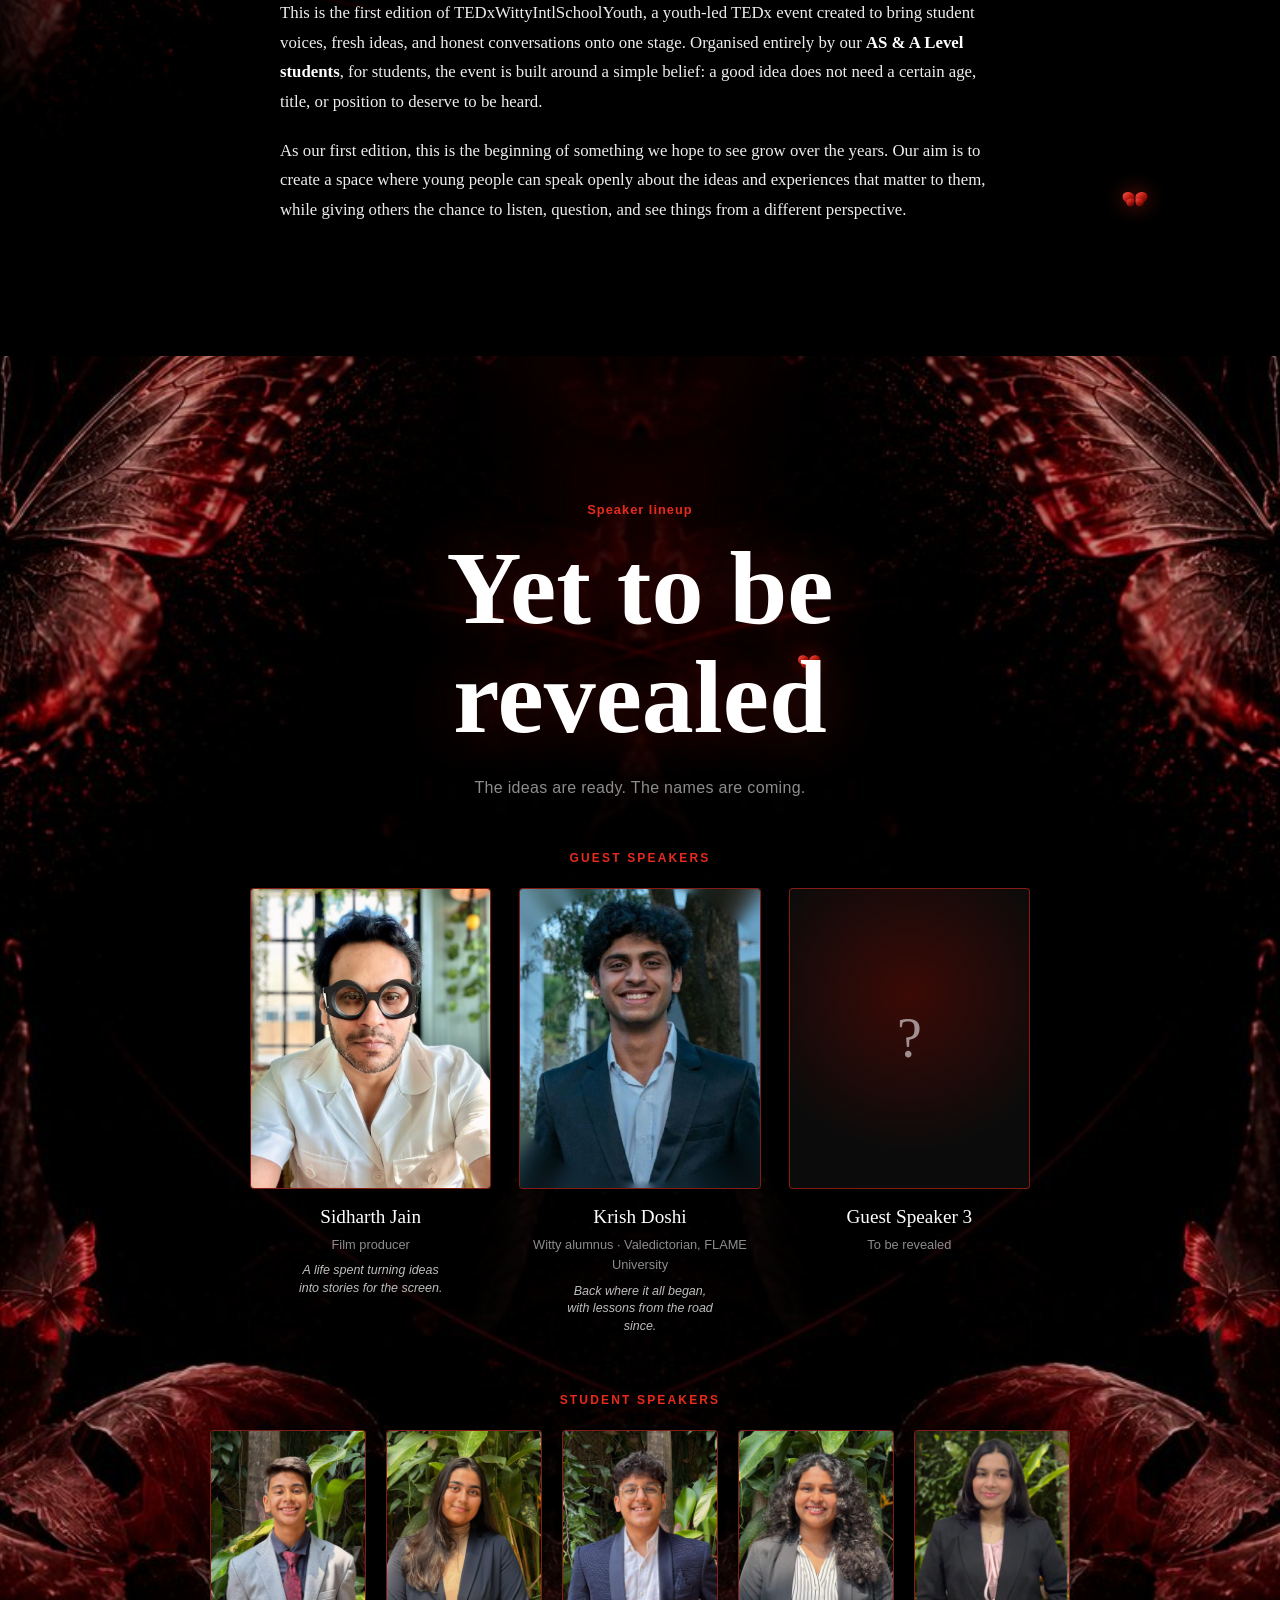
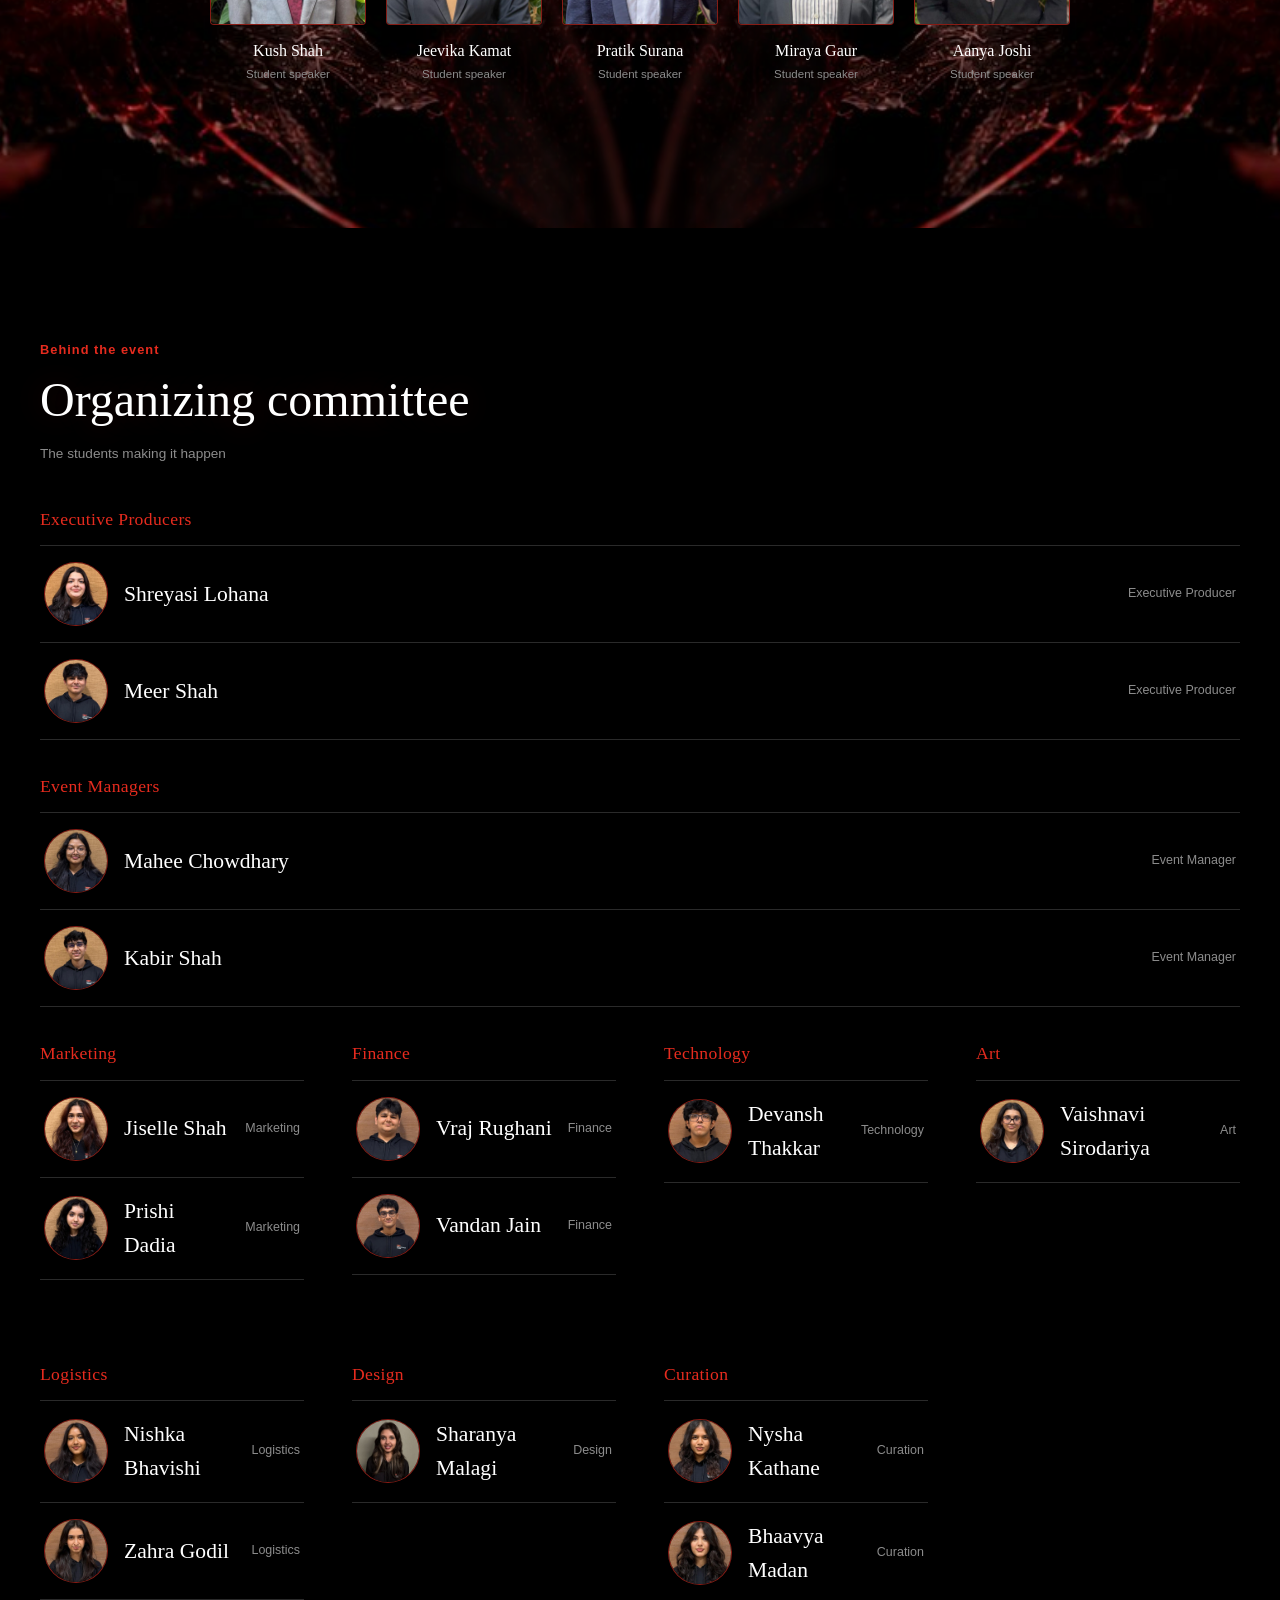
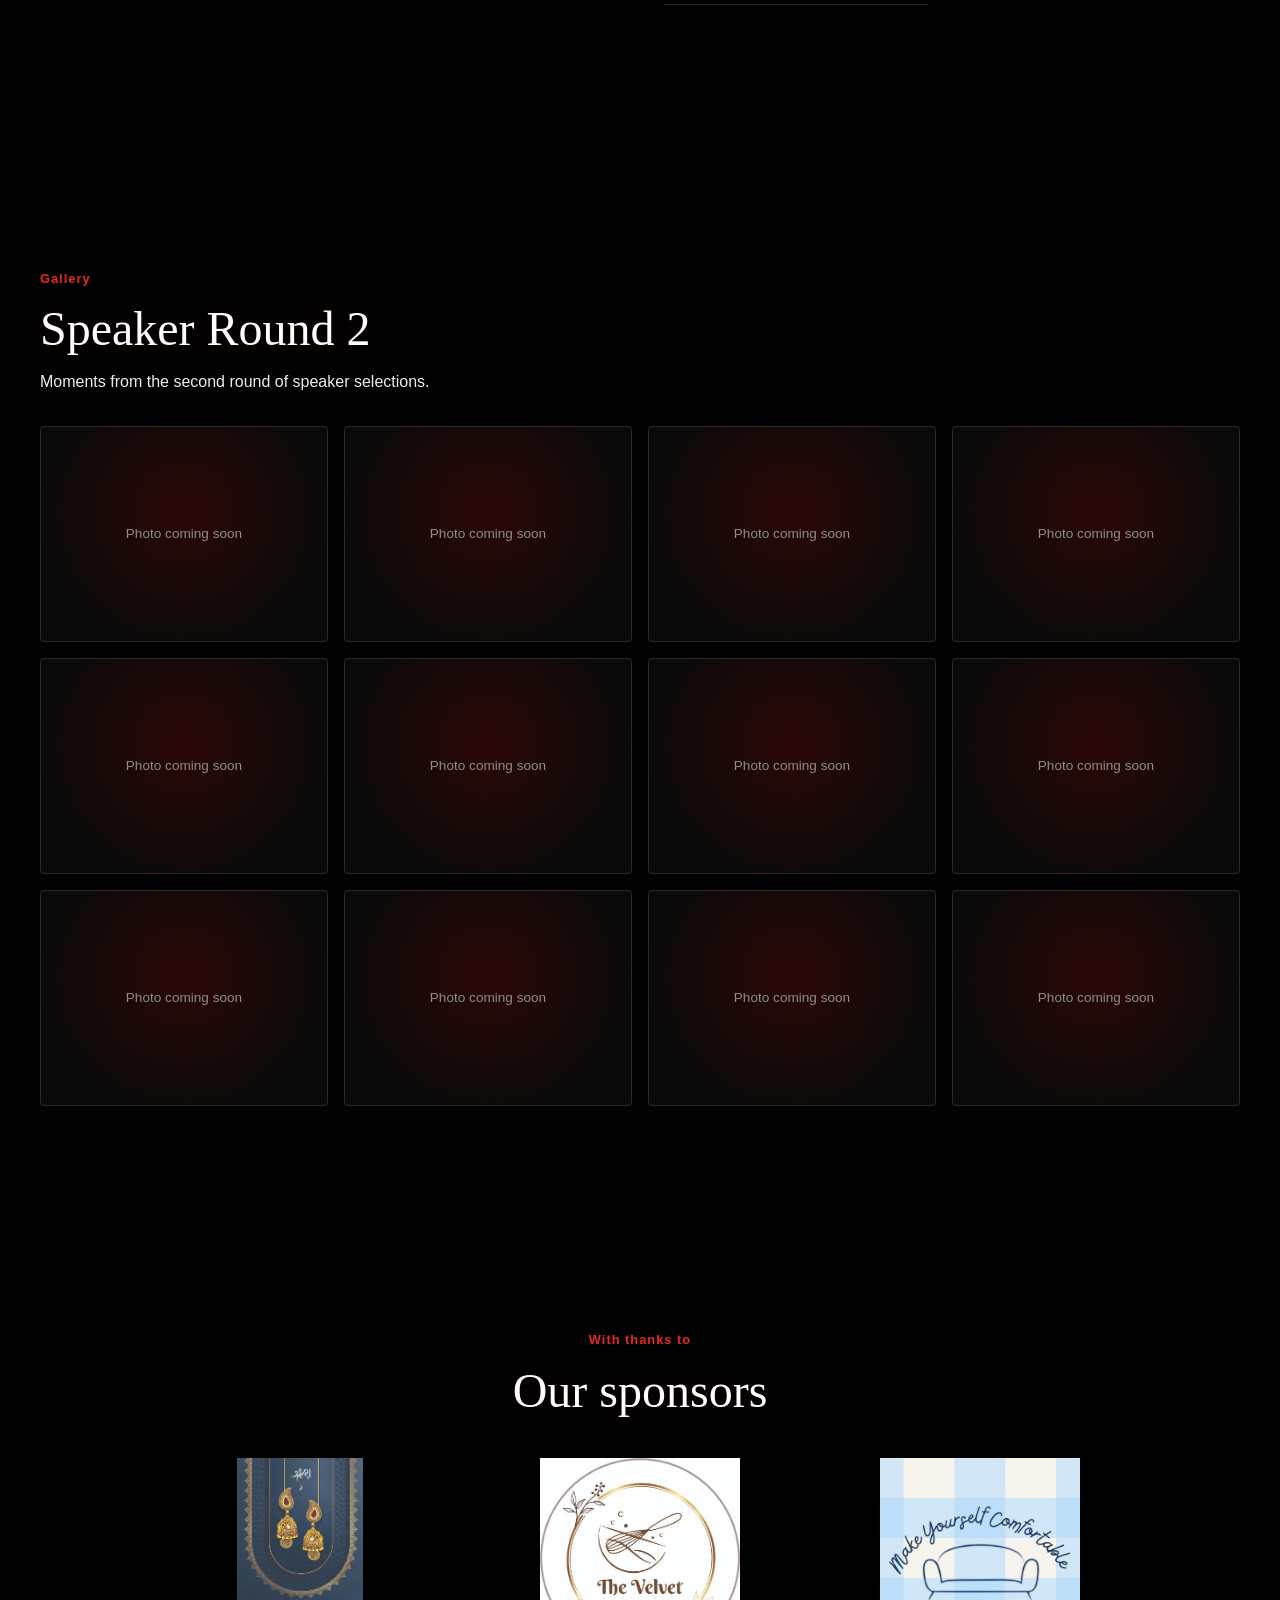
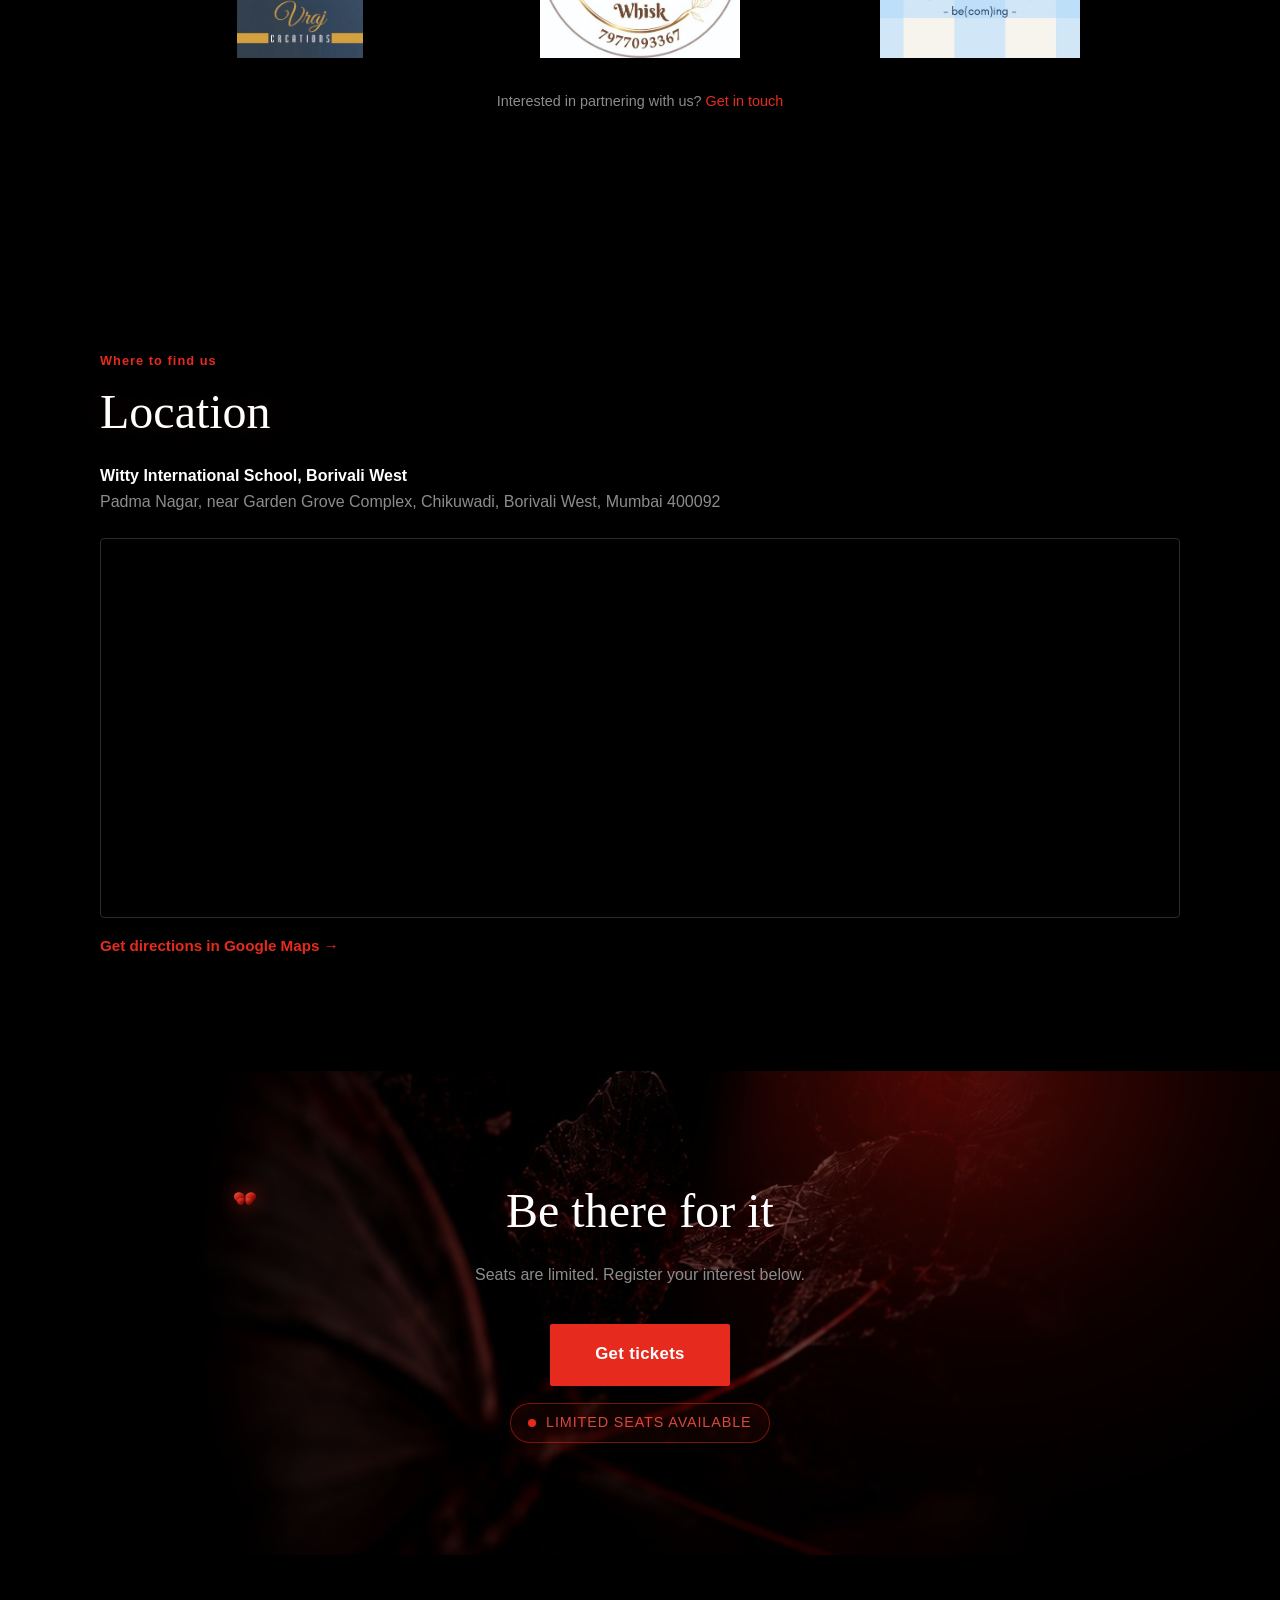
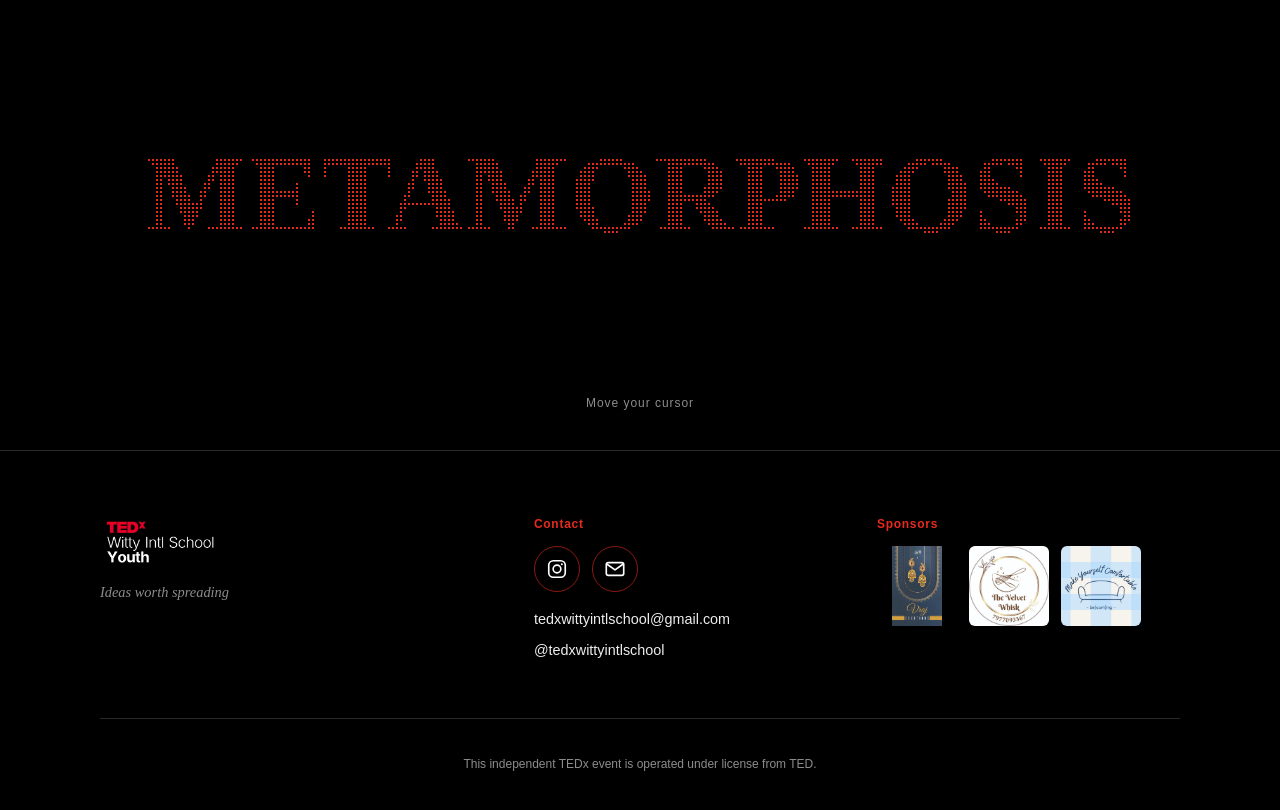
==== commit 69bfd907: "Add files via upload" ====
--- a/index.html
+++ b/index.html
@@ -217,8 +217,8 @@
     <div class="speaker-tier speaker-tier-guest">
       <h3 class="speaker-tier-title">Guest speakers</h3>
       <div class="speaker-grid speaker-grid-guest">
-        <figure class="person-card speaker-card "><div class="person-photo" data-img="assets/speakers/guest-1.jpg" data-initials="?"></div><figcaption><span class="person-name">Guest Speaker 1</span><span class="person-role">To be revealed</span></figcaption></figure>
-        <figure class="person-card speaker-card "><div class="person-photo" data-img="assets/speakers/guest-2.jpg" data-initials="?"></div><figcaption><span class="person-name">Guest Speaker 2</span><span class="person-role">To be revealed</span></figcaption></figure>
+        <figure class="person-card speaker-card "><div class="person-photo" data-img="assets/speakers/guest-1.jpg" data-initials="SJ"></div><figcaption><span class="person-name">Sidharth Jain</span><span class="person-role">Film producer</span><span class="person-bio">A life spent turning ideas into stories for the screen.</span></figcaption></figure>
+        <figure class="person-card speaker-card "><div class="person-photo" data-img="assets/speakers/guest-2.jpg" data-initials="KD"></div><figcaption><span class="person-name">Krish Doshi</span><span class="person-role">Witty alumnus · Valedictorian, FLAME University</span><span class="person-bio">Back where it all began, with lessons from the road since.</span></figcaption></figure>
         <figure class="person-card speaker-card "><div class="person-photo" data-img="assets/speakers/guest-3.jpg" data-initials="?"></div><figcaption><span class="person-name">Guest Speaker 3</span><span class="person-role">To be revealed</span></figcaption></figure>
       </div>
     </div>
--- a/style.css
+++ b/style.css
@@ -1768,6 +1768,8 @@
 .person-card figcaption{display:flex;flex-direction:column;align-items:center;gap:.1rem}
 .person-name{font-family:var(--serif);font-size:1.2rem;color:#fff}
 .person-role{font-size:.8rem;color:var(--muted)}
+.person-bio{font-size:.78rem;color:var(--off-white);opacity:.8;font-style:italic;max-width:22ch;margin-top:.35rem;line-height:1.4}
+.speaker-card figcaption{text-align:center}
 
 /* 6. Gallery — Speaker Round 2 */
 .gallery-sub{color:var(--off-white);margin:-.75rem 0 2rem}
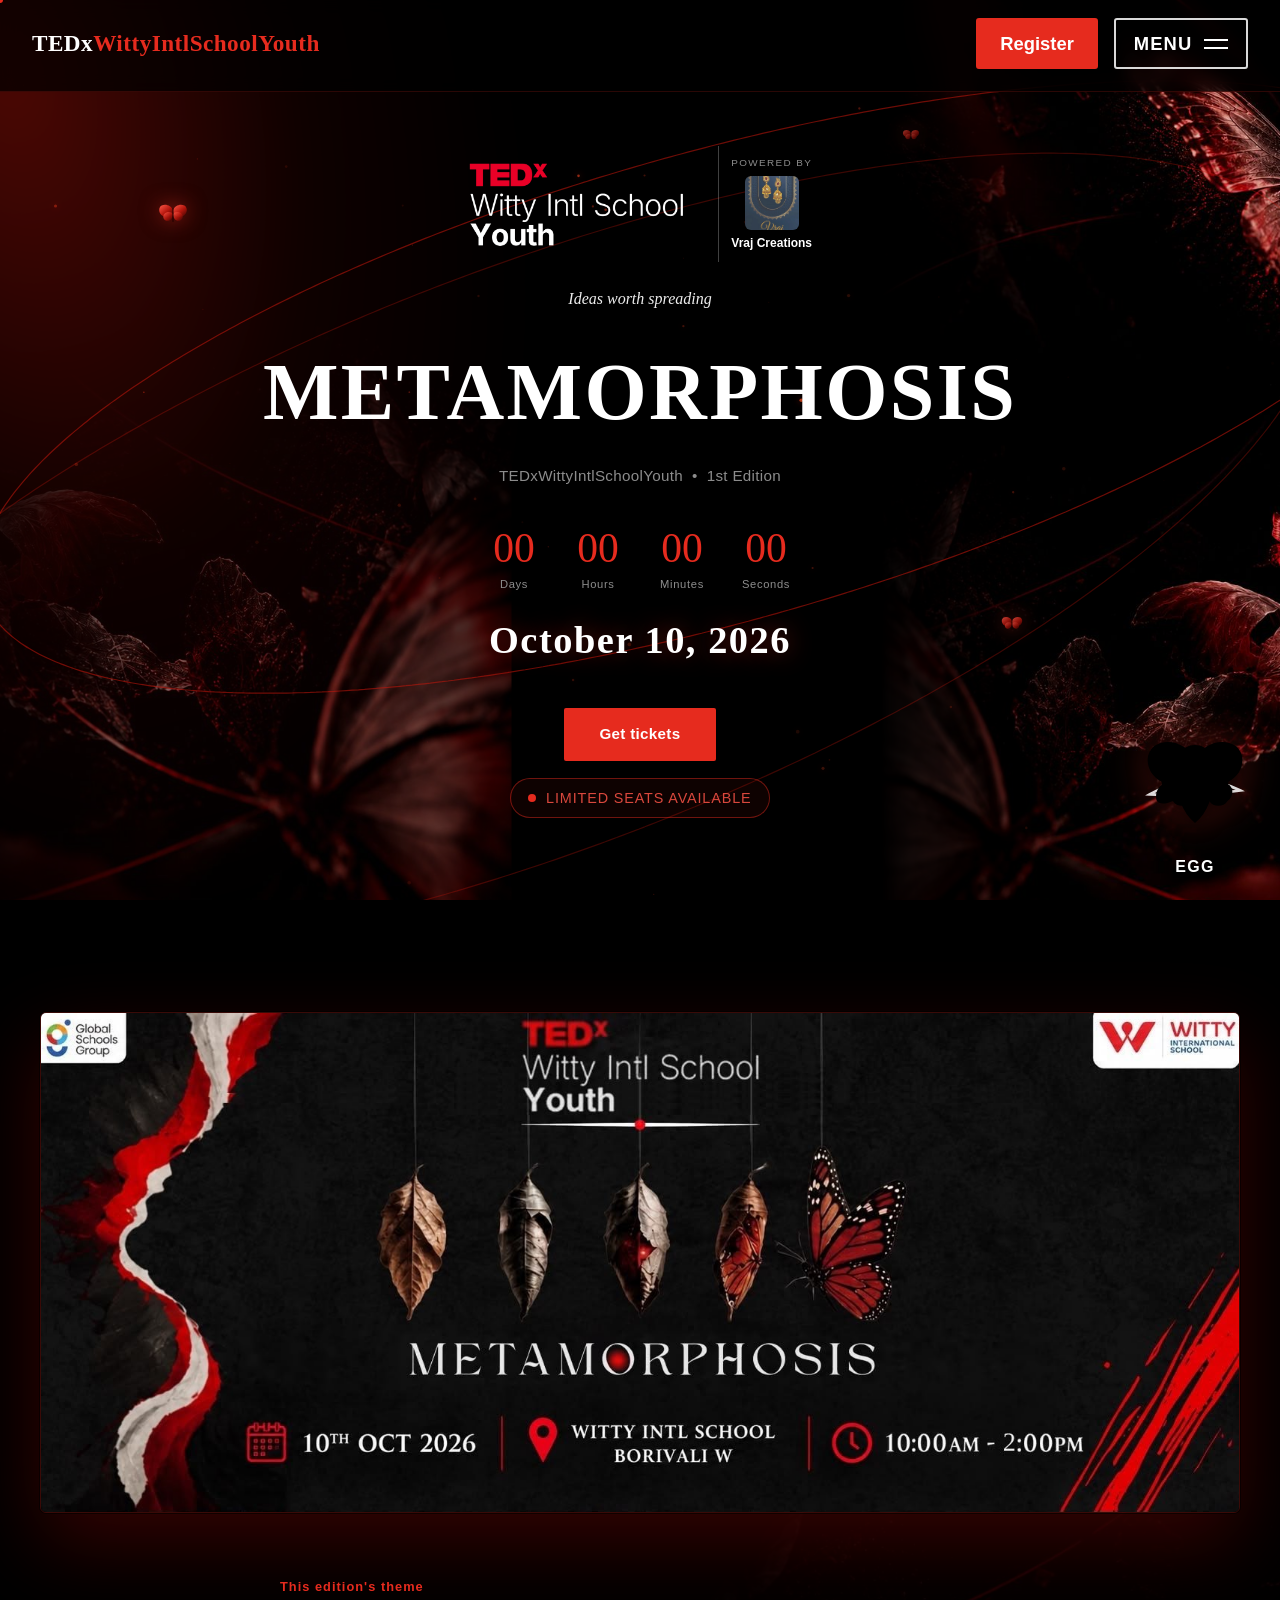
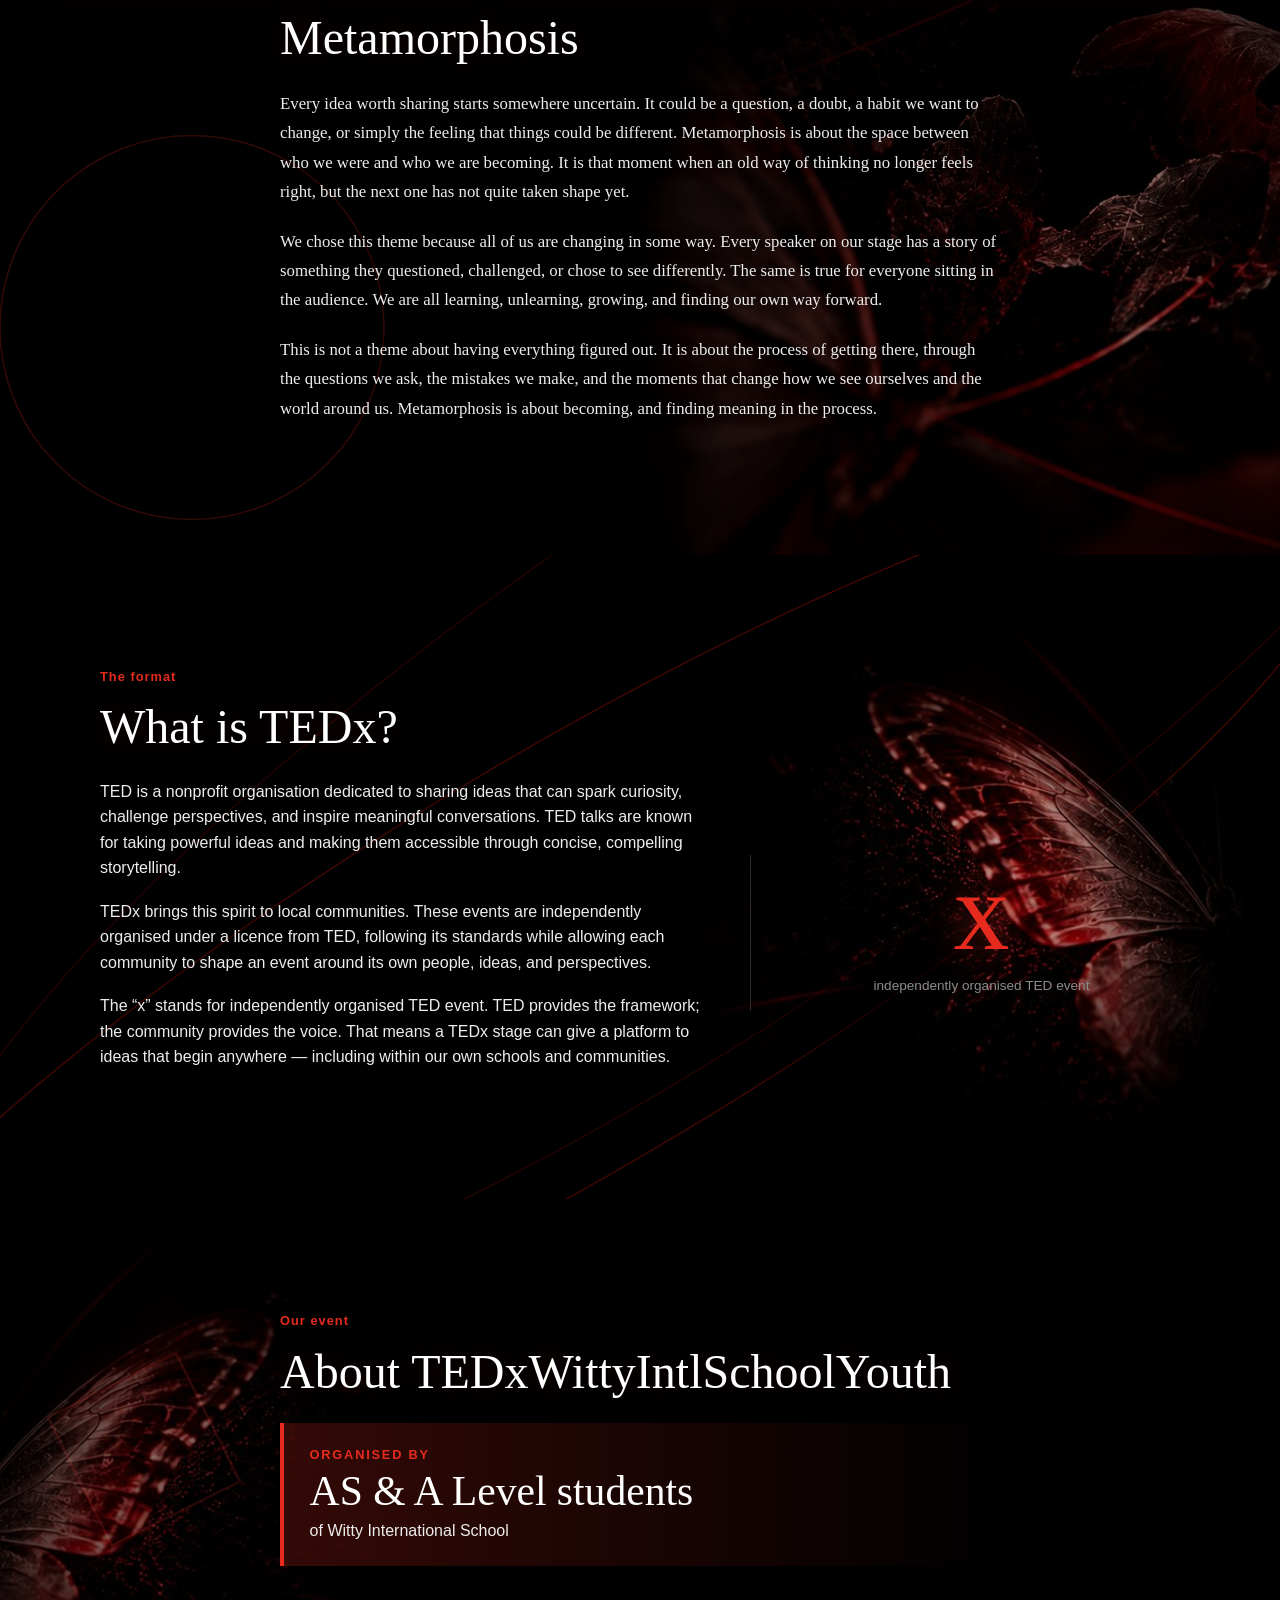
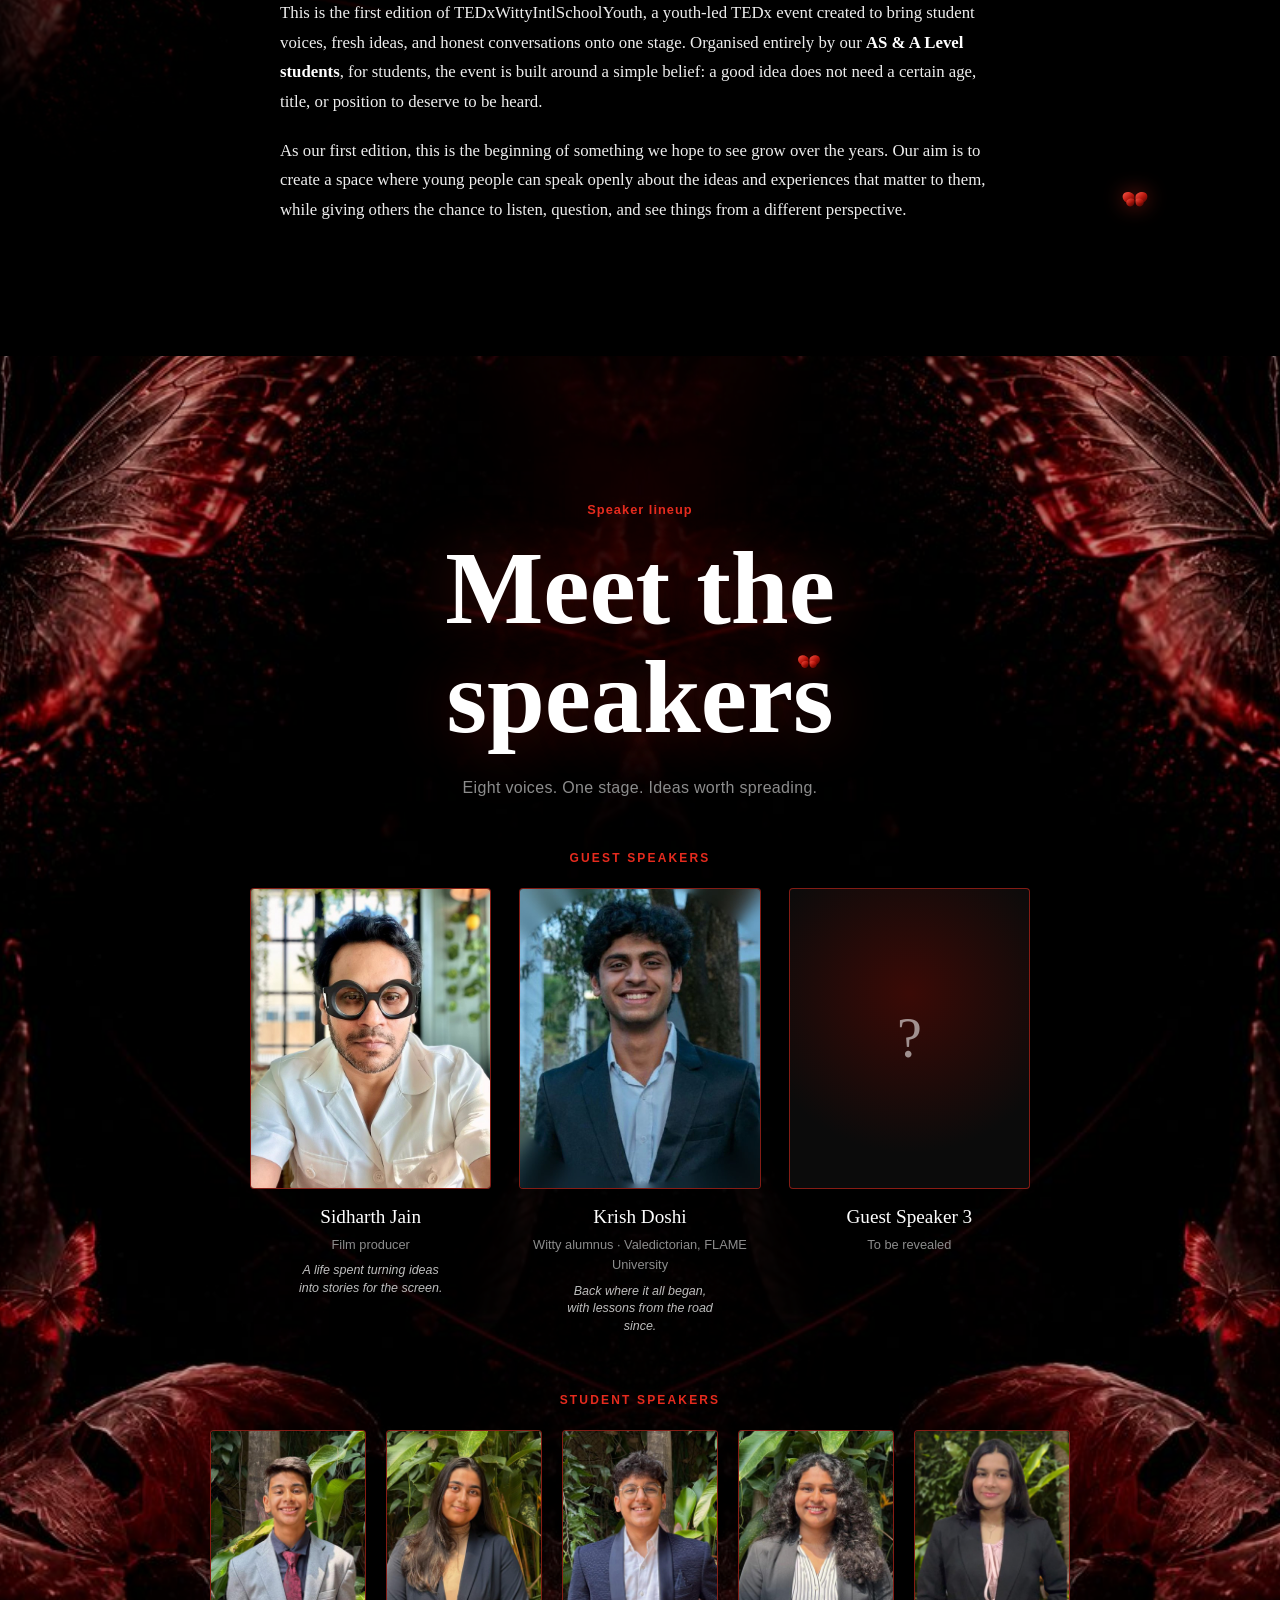
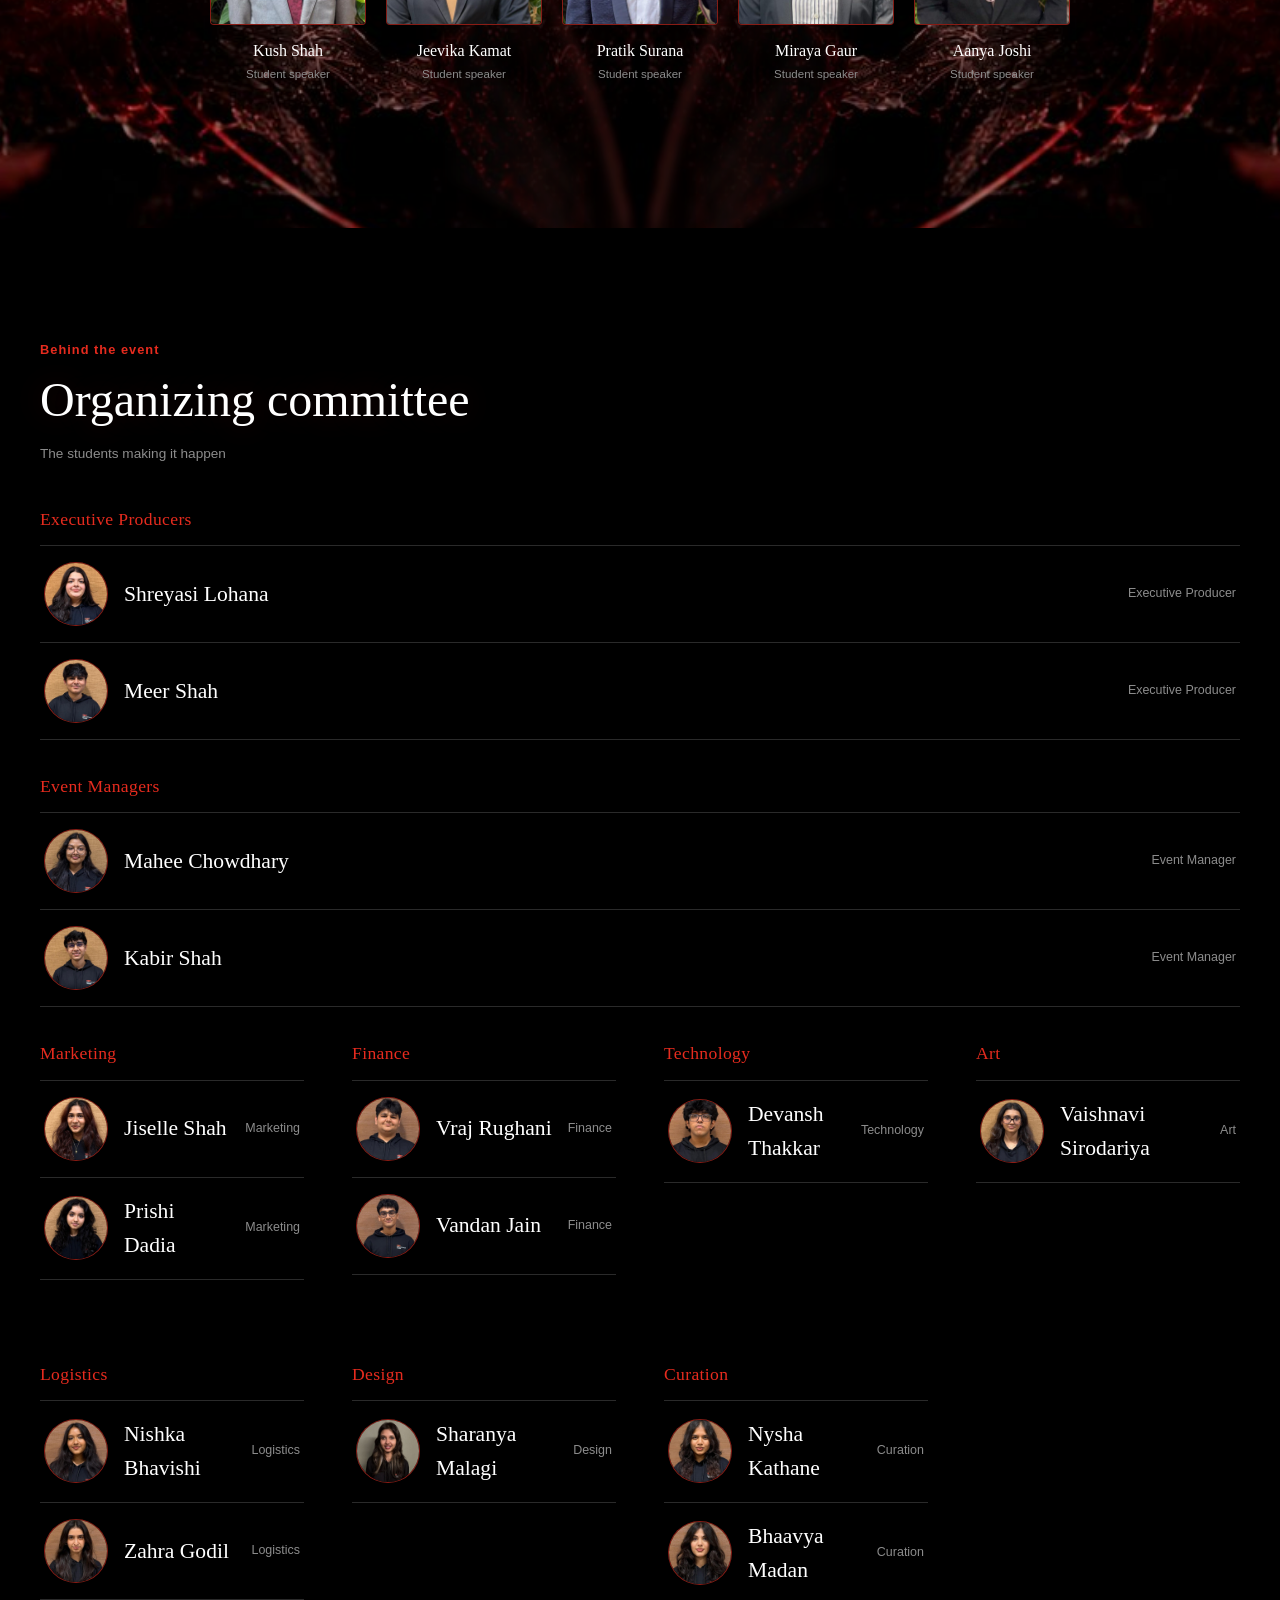
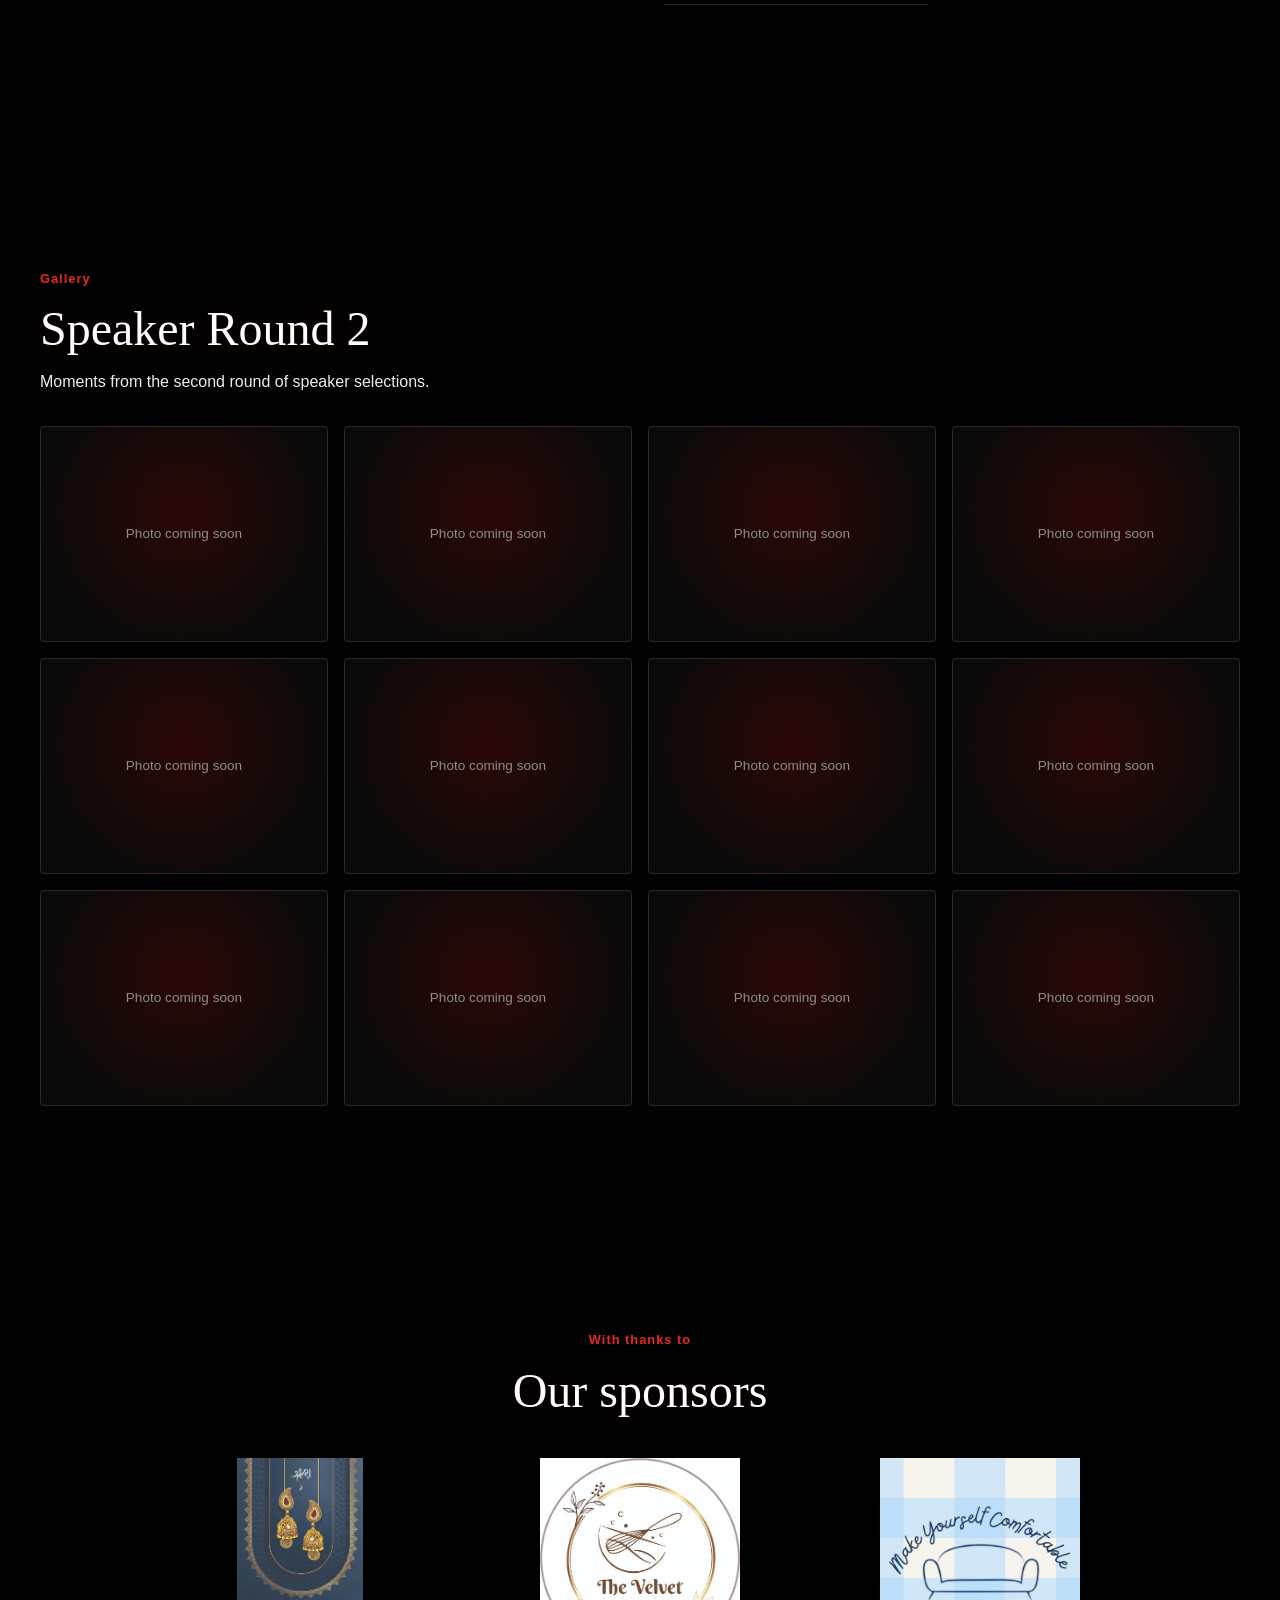
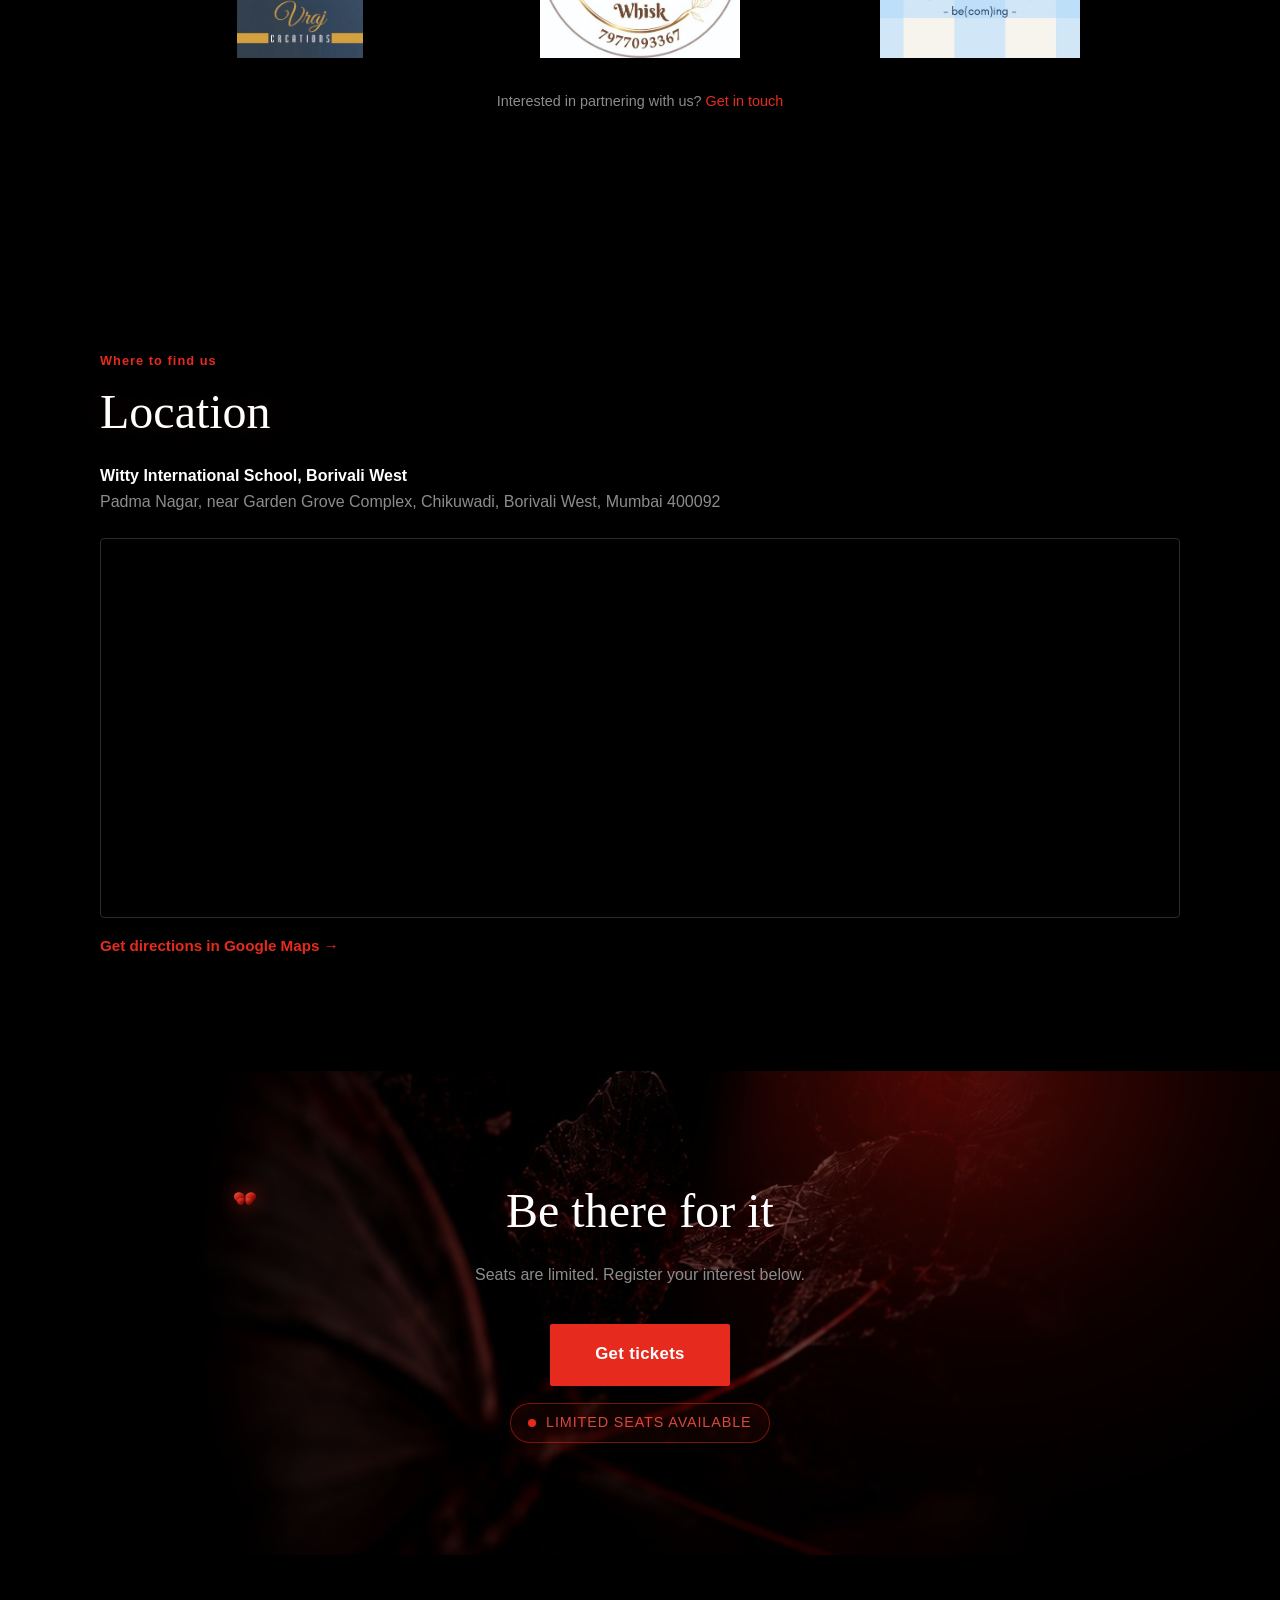
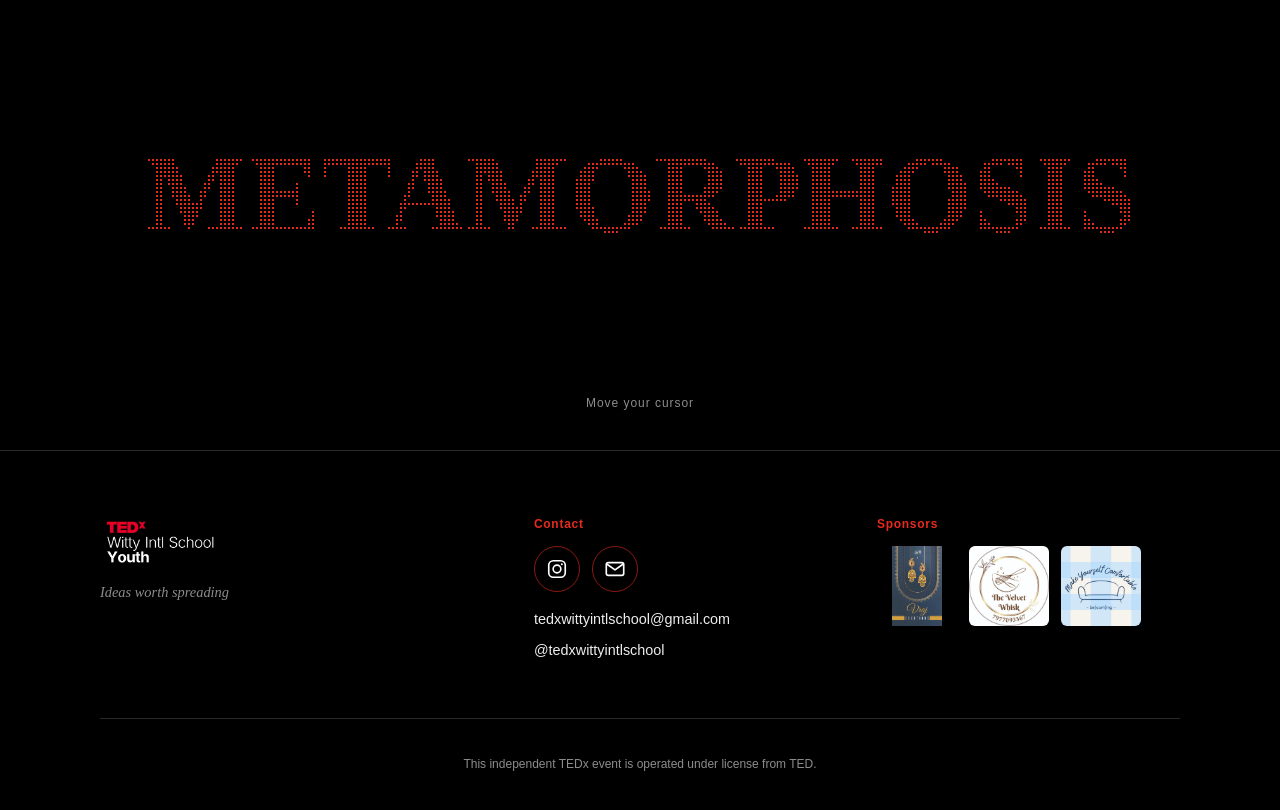
==== commit 382372aa: "Add files via upload" ====
--- a/index.html
+++ b/index.html
@@ -212,8 +212,8 @@
   </div>
   <div class="section-inner center">
     <p class="eyebrow">Speaker lineup</p>
-    <h2 class="reveal-text">Yet to be<br>revealed</h2>
-    <p class="reveal-sub">The ideas are ready. The names are coming.</p>
+    <h2 class="reveal-text">Meet the<br>speakers</h2>
+    <p class="reveal-sub">Eight voices. One stage. Ideas worth spreading.</p>
     <div class="speaker-tier speaker-tier-guest">
       <h3 class="speaker-tier-title">Guest speakers</h3>
       <div class="speaker-grid speaker-grid-guest">
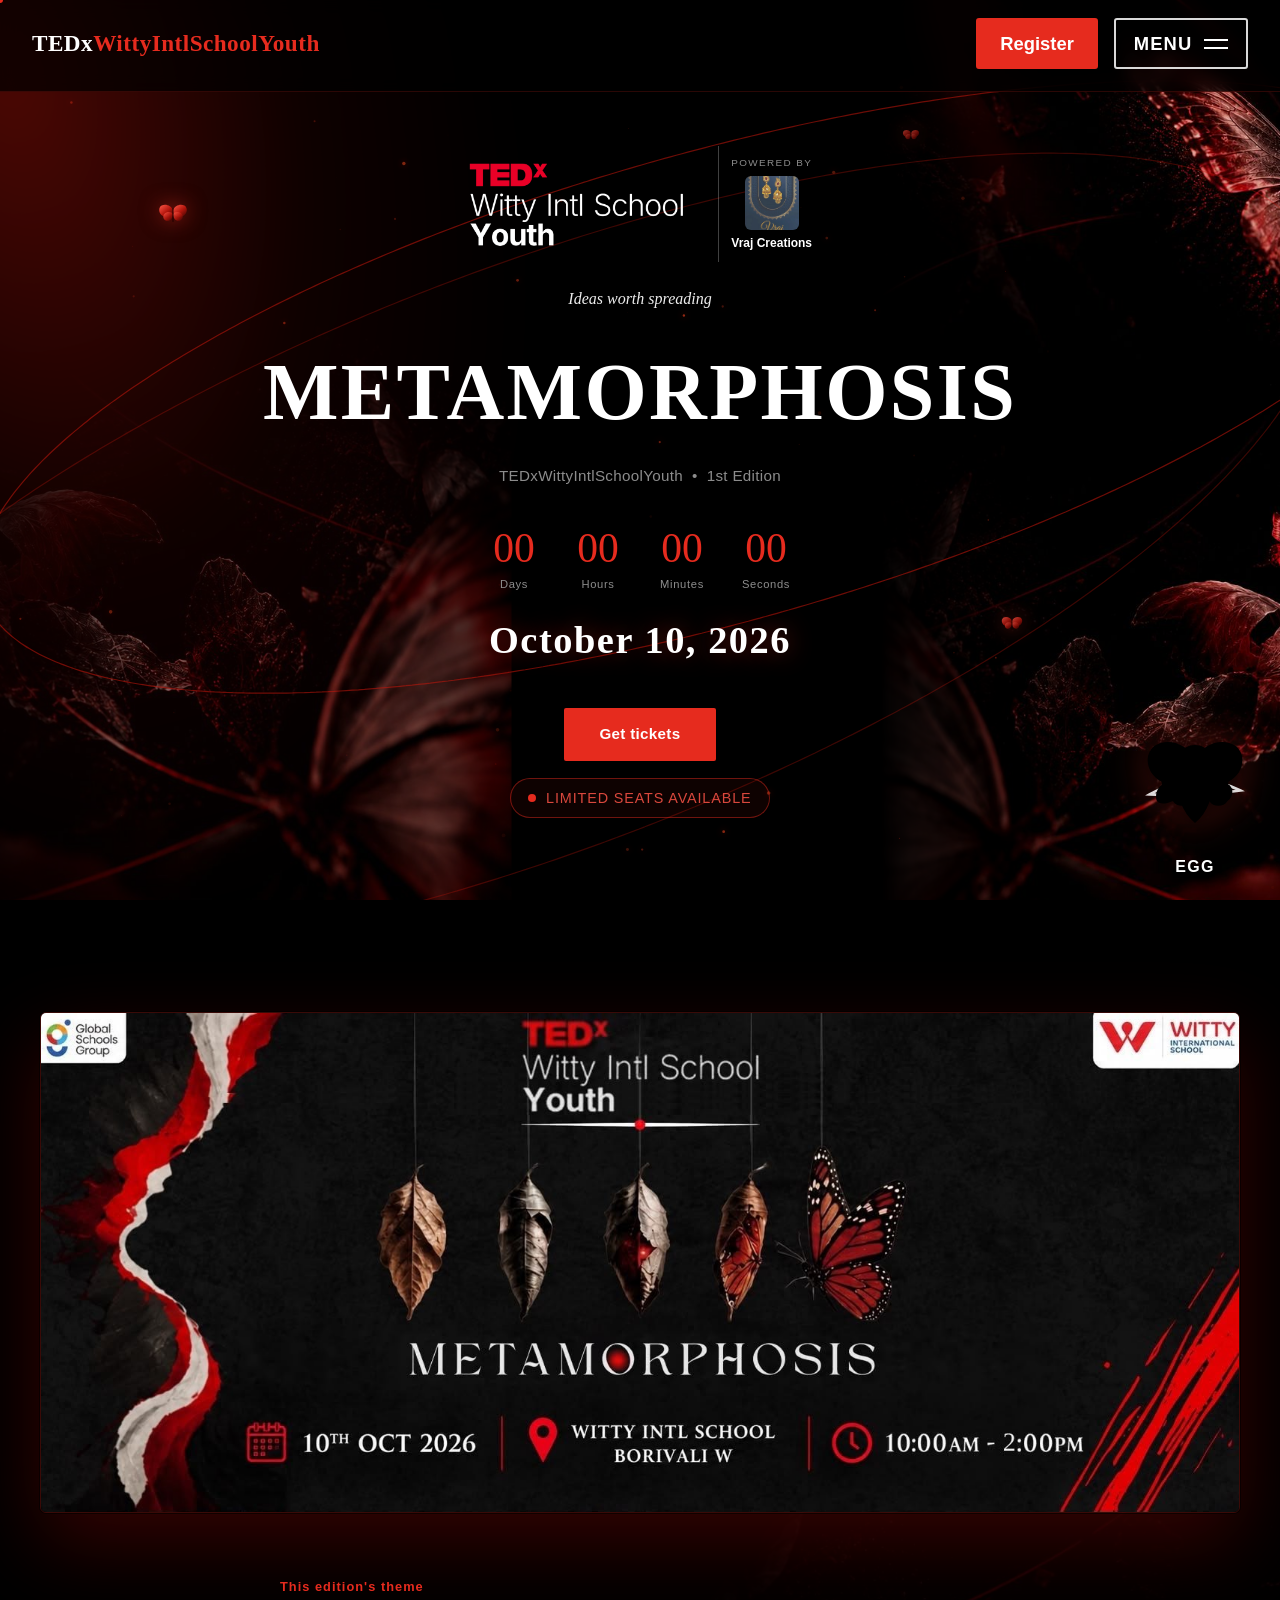
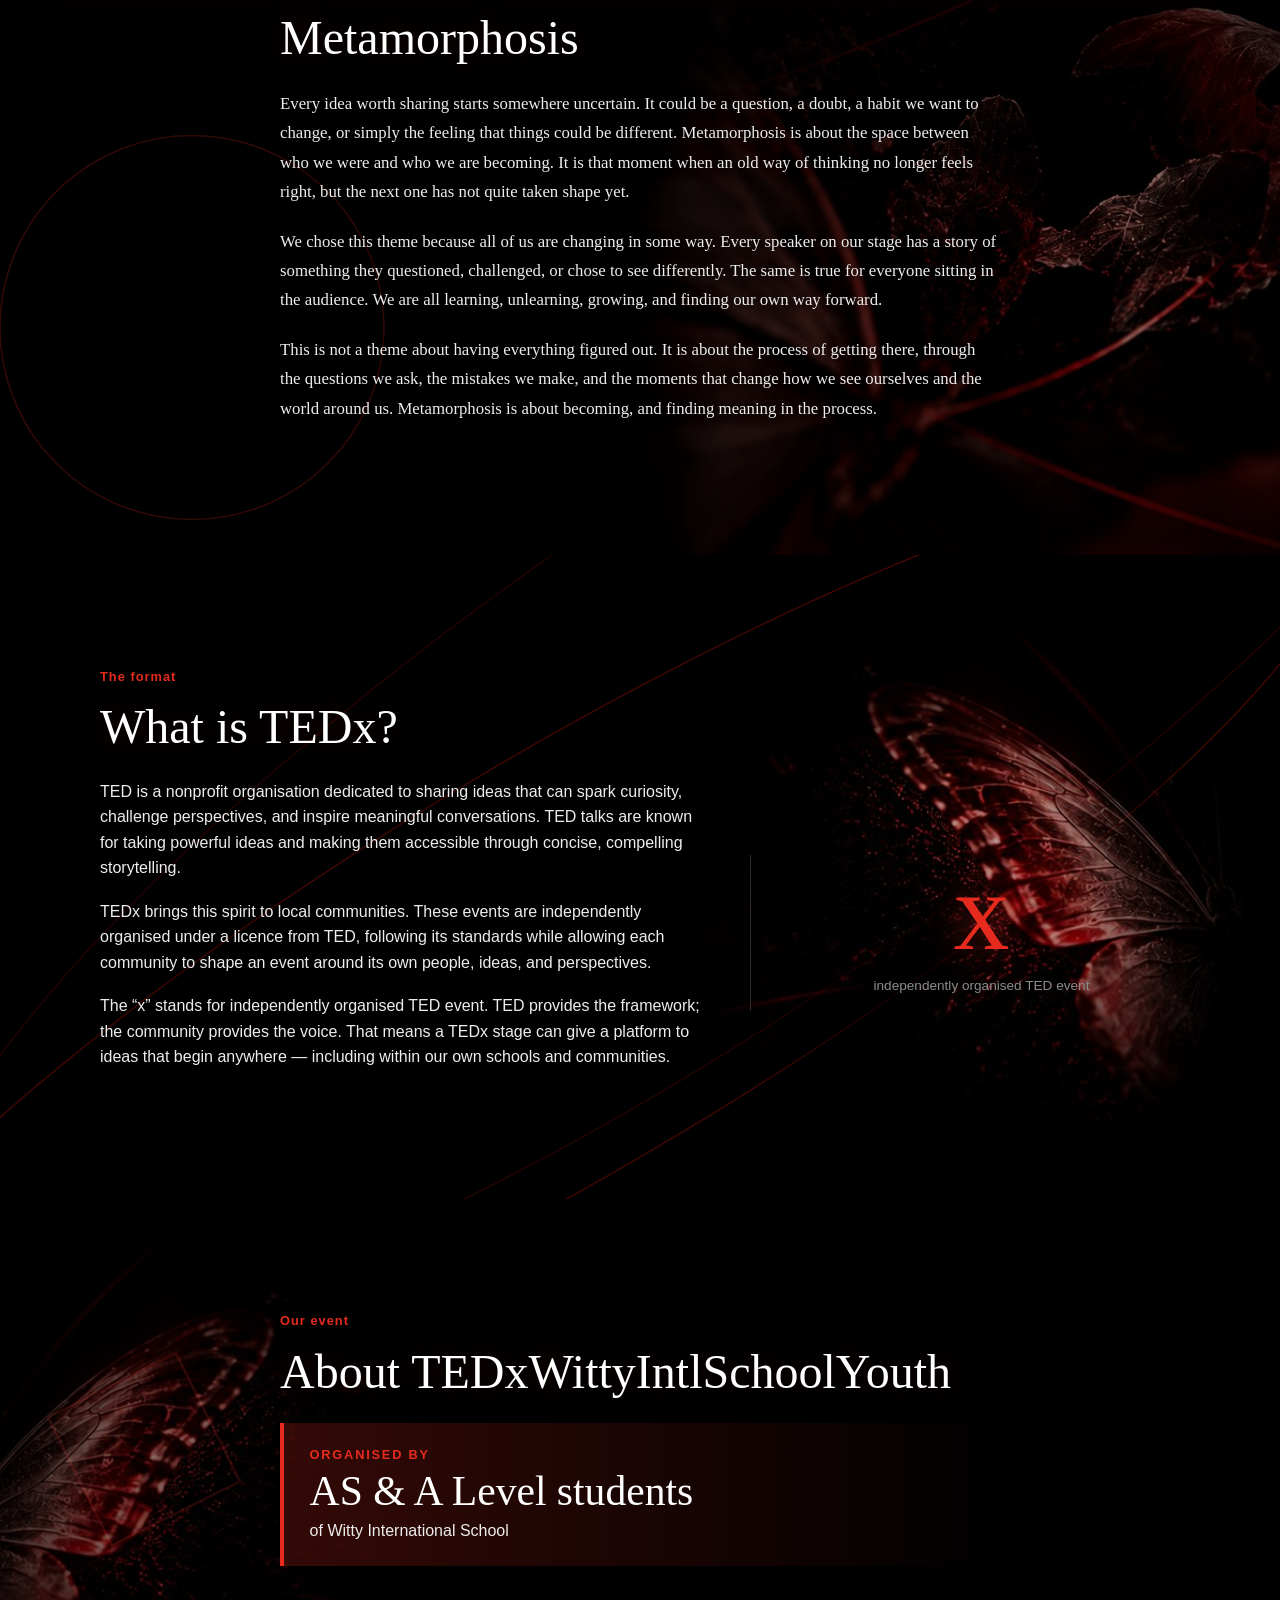
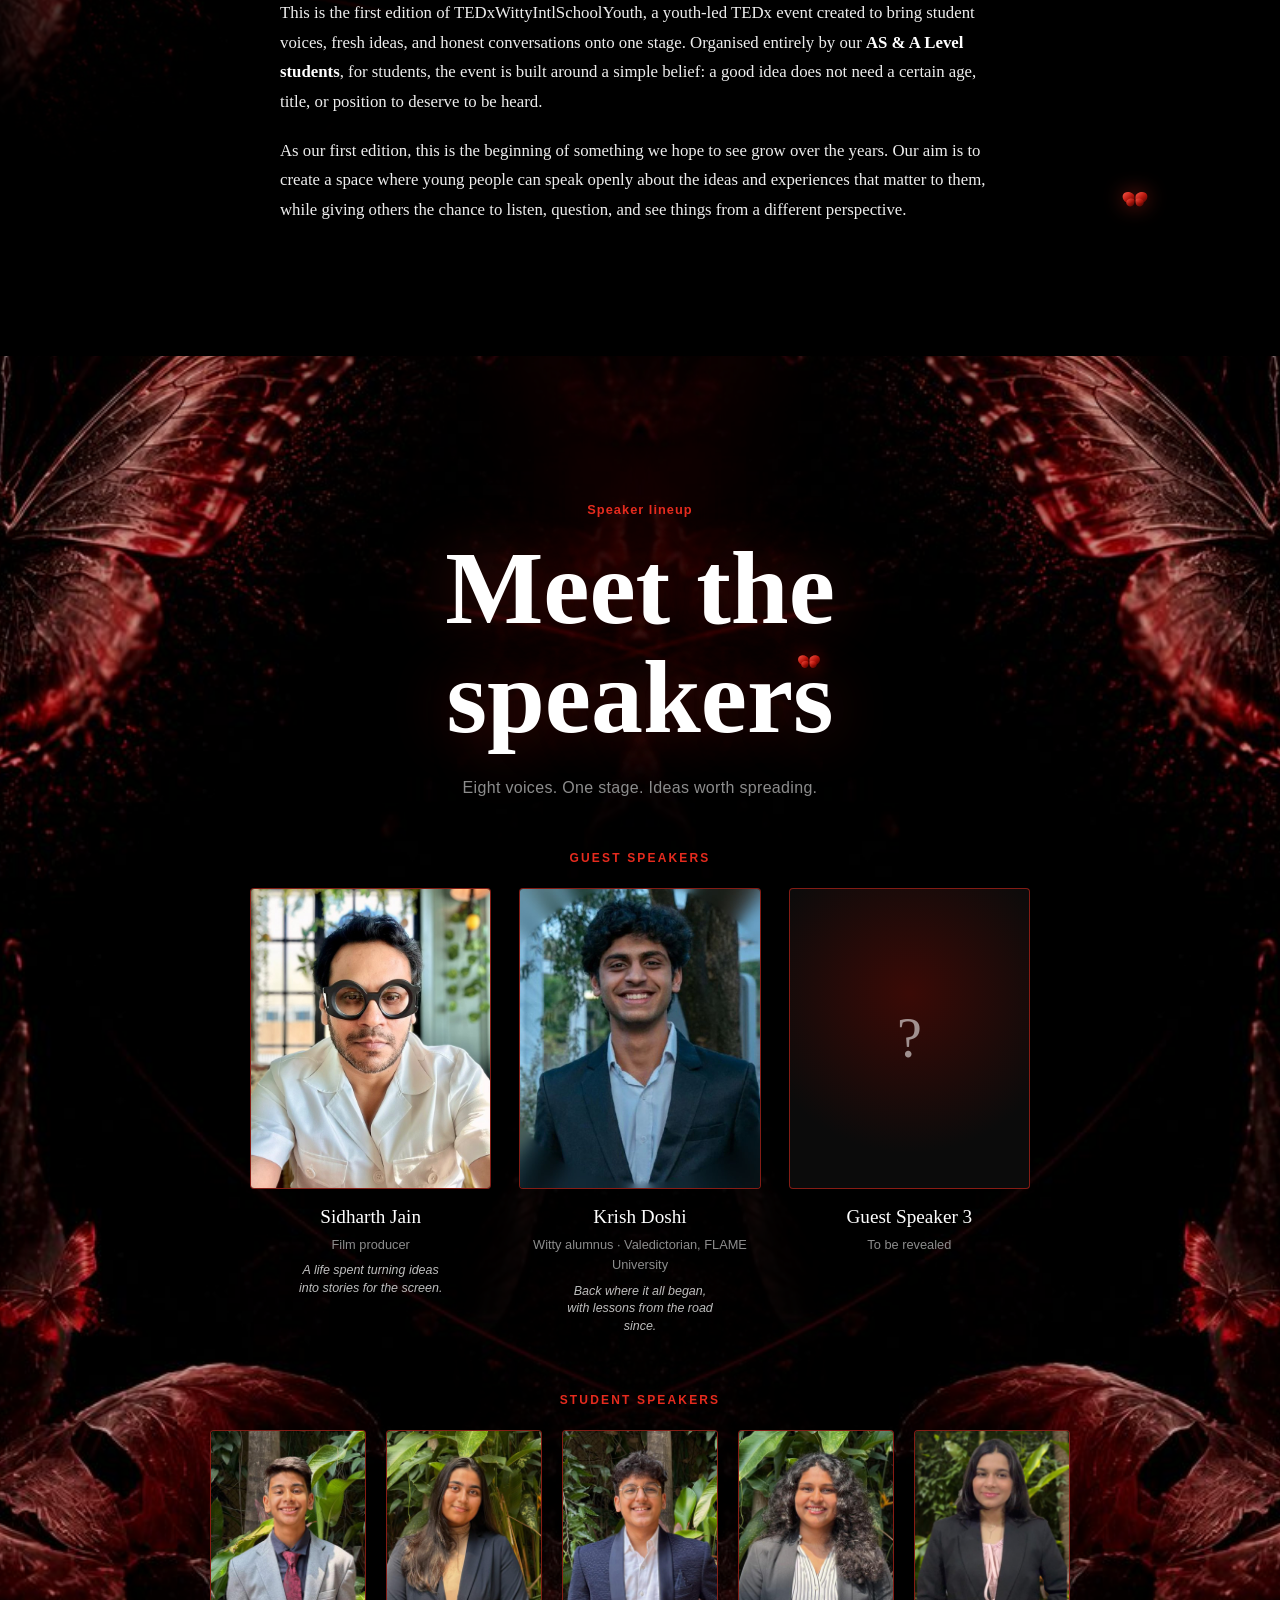
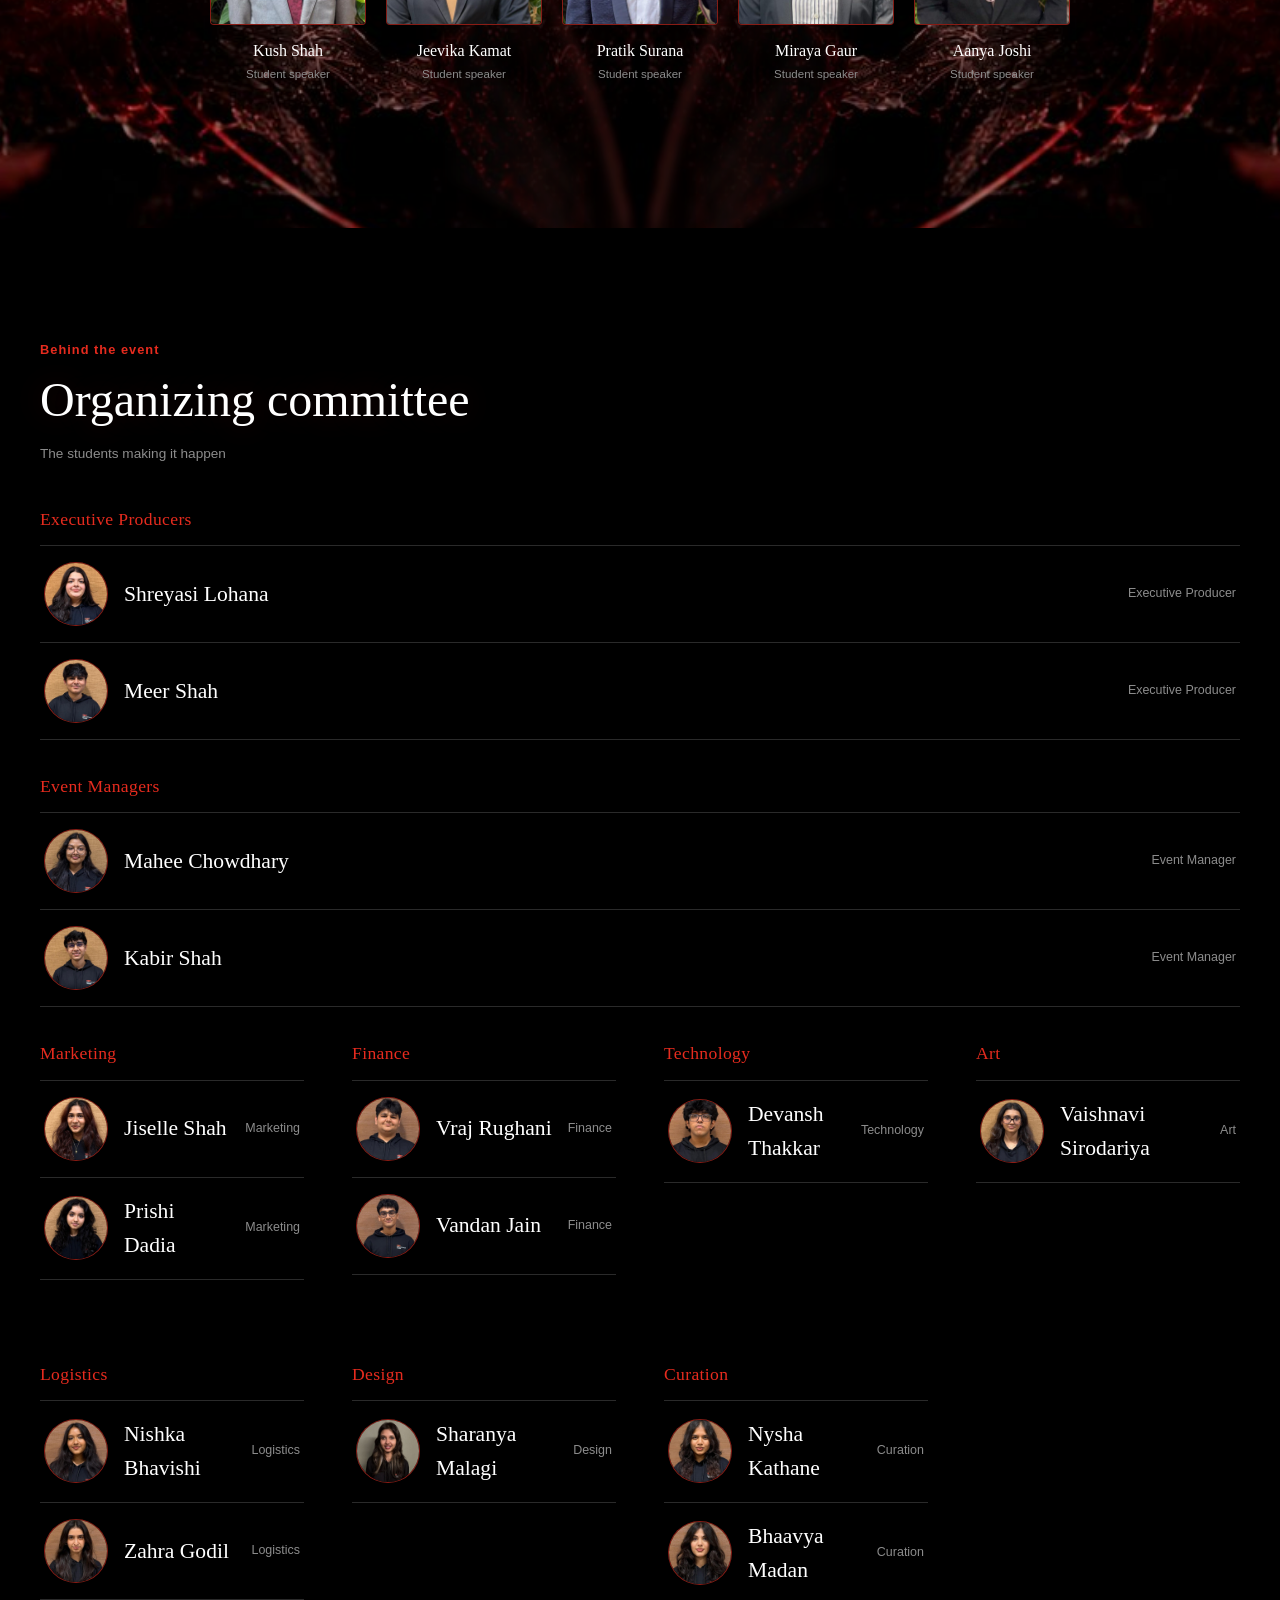
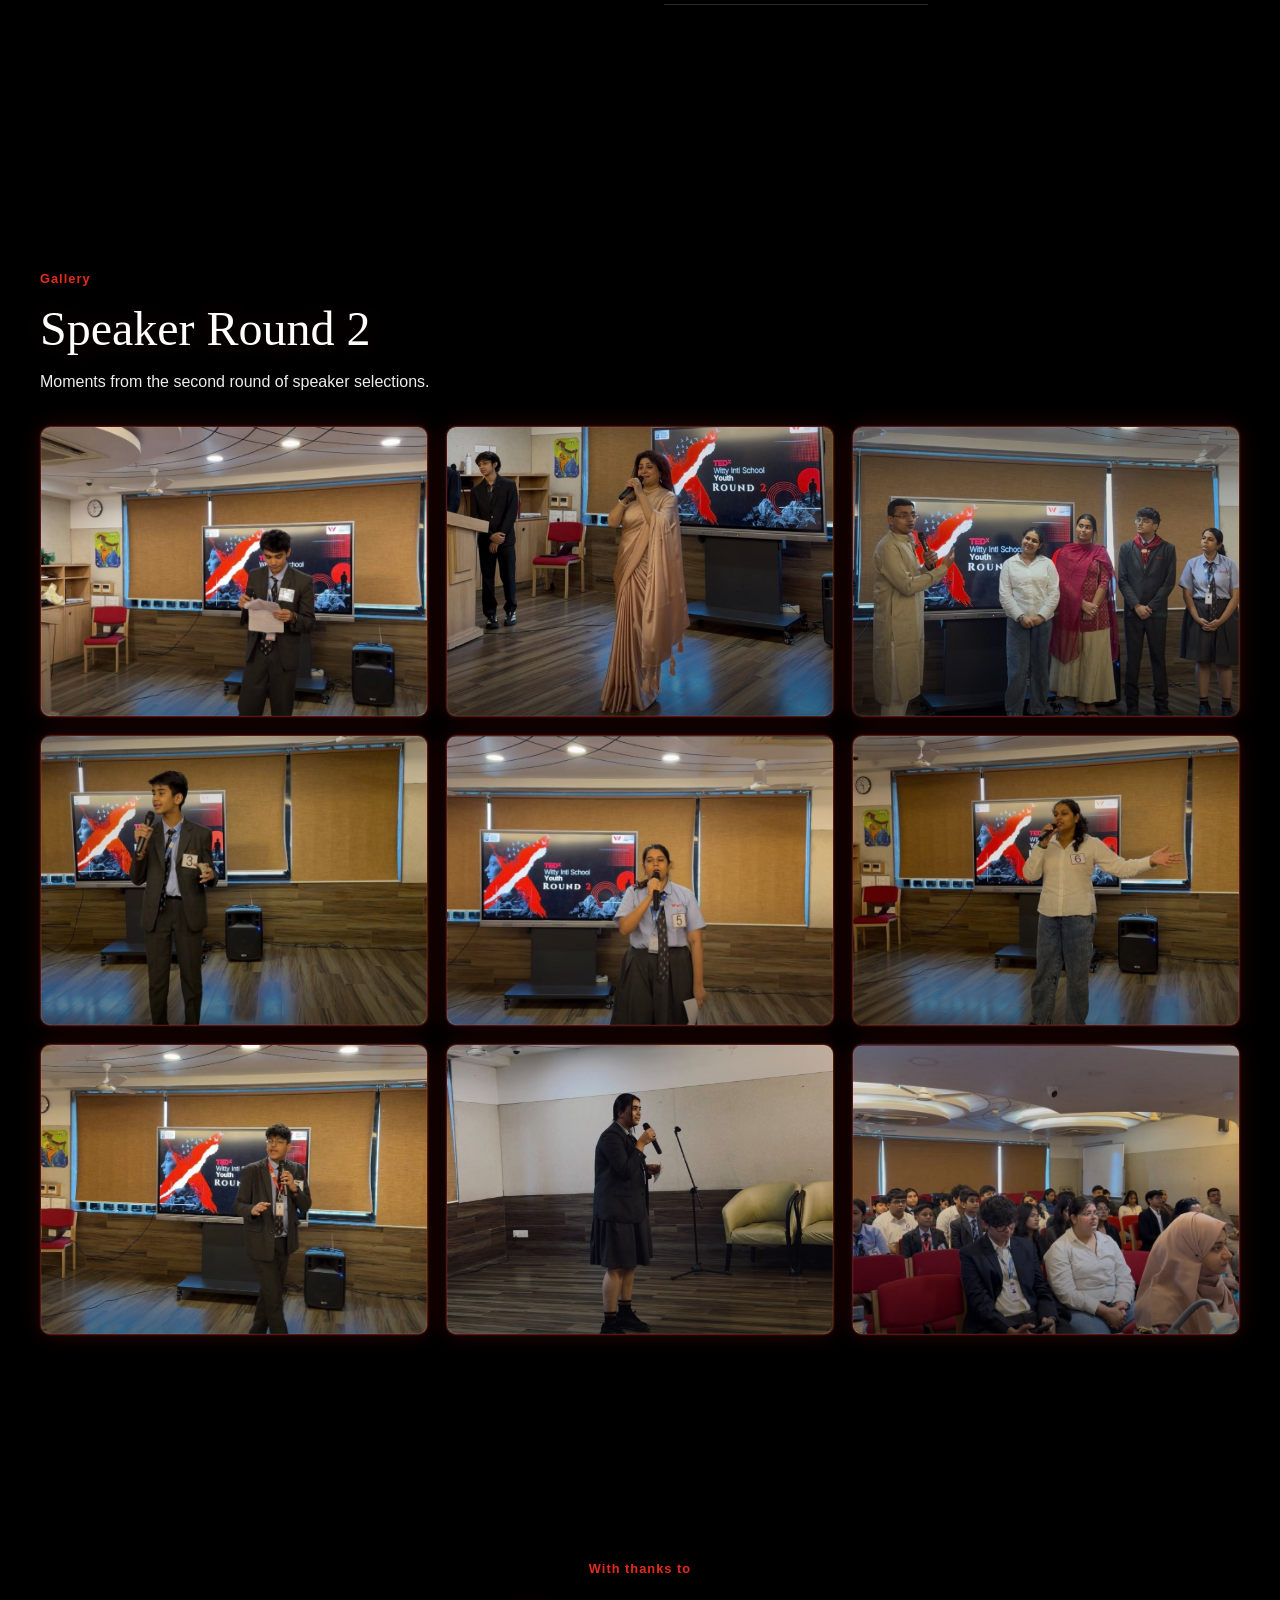
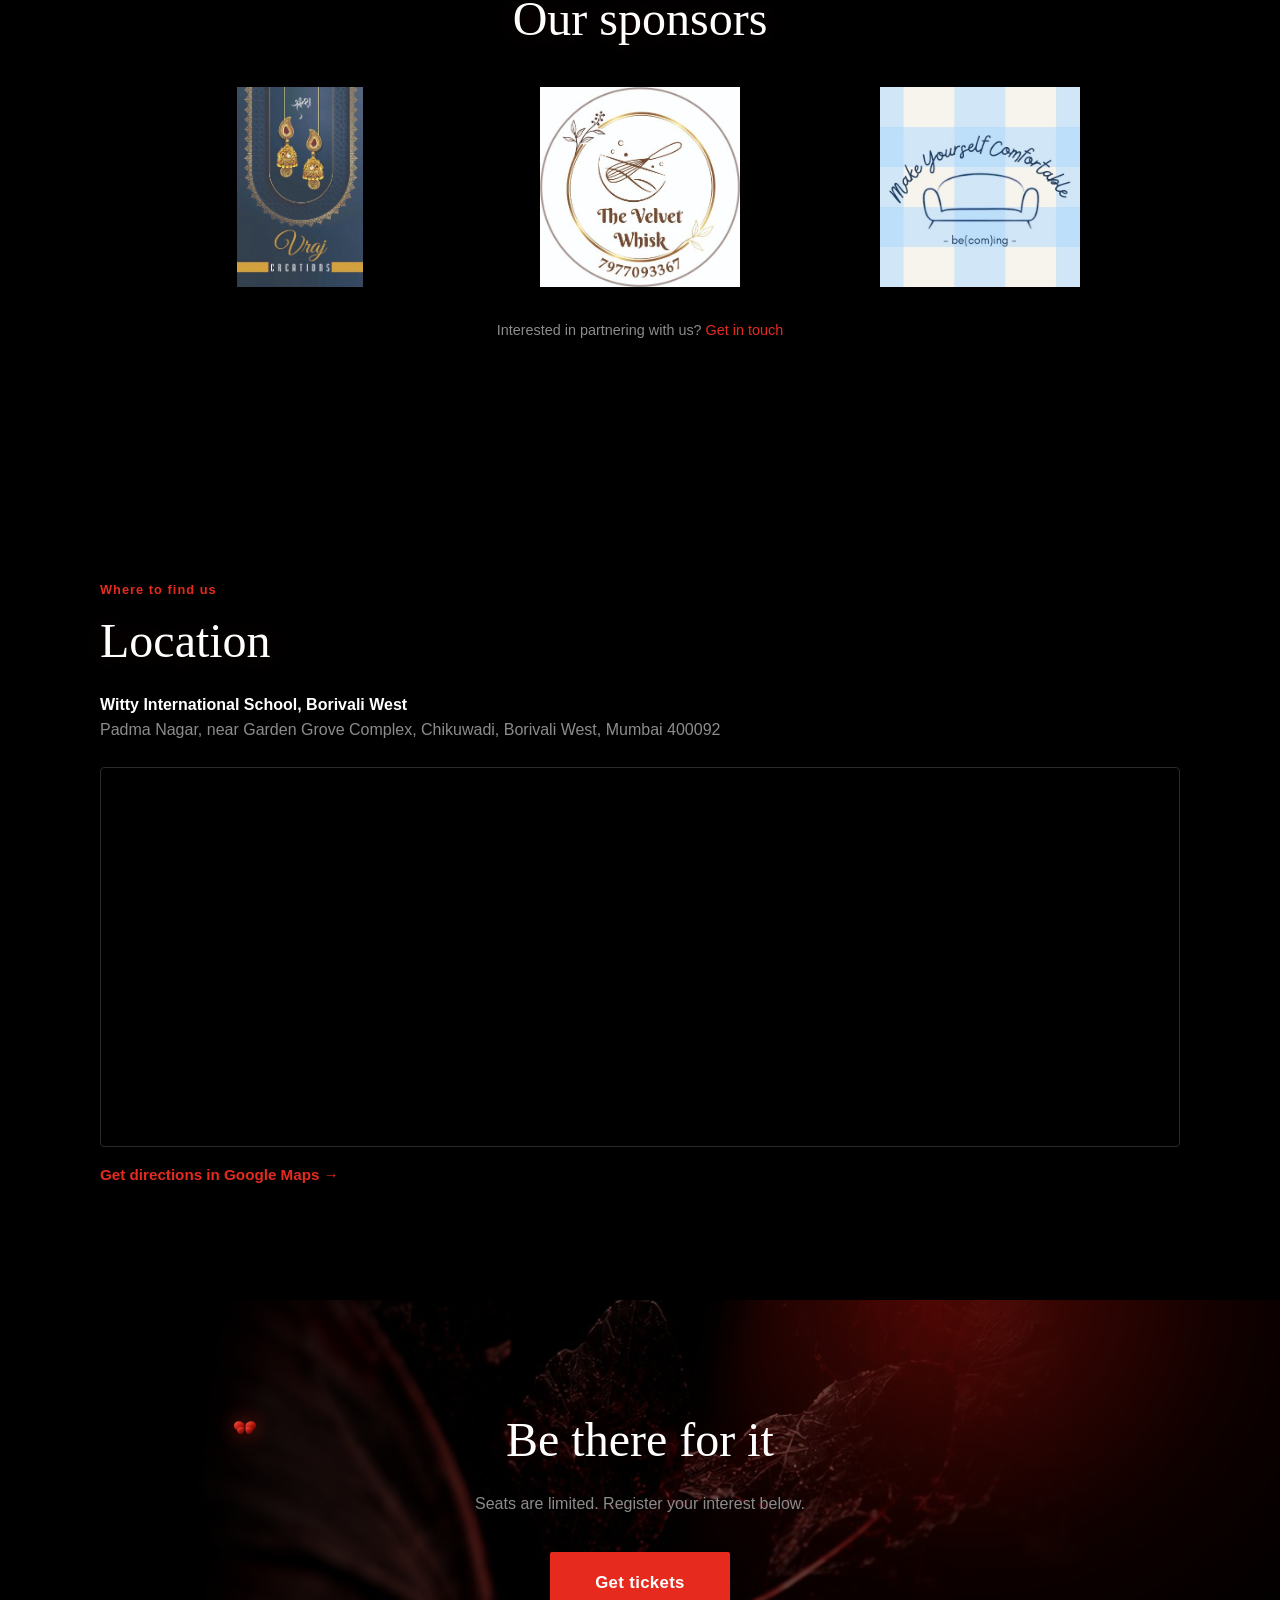
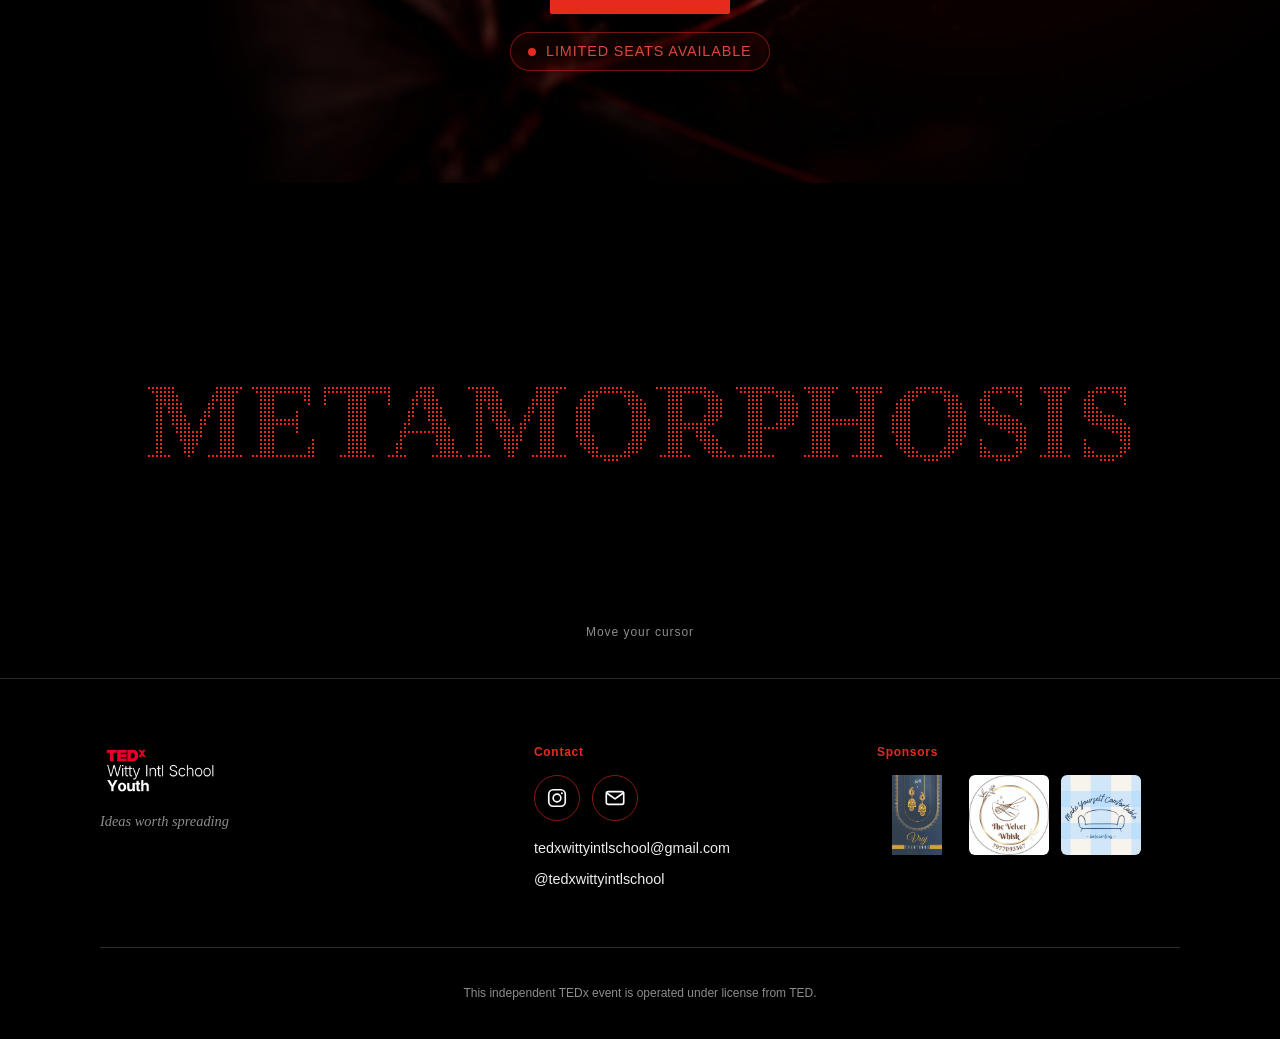
==== commit 62ace5b5: "Add files via upload" ====
--- a/index.html
+++ b/index.html
@@ -307,9 +307,6 @@
       <button type="button" class="gallery-item" data-img="assets/gallery/round2-7.jpg" aria-label="Open photo 7"></button>
       <button type="button" class="gallery-item" data-img="assets/gallery/round2-8.jpg" aria-label="Open photo 8"></button>
       <button type="button" class="gallery-item" data-img="assets/gallery/round2-9.jpg" aria-label="Open photo 9"></button>
-      <button type="button" class="gallery-item" data-img="assets/gallery/round2-10.jpg" aria-label="Open photo 10"></button>
-      <button type="button" class="gallery-item" data-img="assets/gallery/round2-11.jpg" aria-label="Open photo 11"></button>
-      <button type="button" class="gallery-item" data-img="assets/gallery/round2-12.jpg" aria-label="Open photo 12"></button>
     </div>
   </div>
 </section>
--- a/style.css
+++ b/style.css
@@ -1775,24 +1775,43 @@
 .gallery-sub{color:var(--off-white);margin:-.75rem 0 2rem}
 .gallery-grid{
     display:grid;
-    grid-template-columns:repeat(auto-fill,minmax(230px,1fr));
-    gap:1rem
+    grid-template-columns:repeat(3,1fr);
+    gap:1.1rem
 }
 .gallery-item{
     position:relative;
     aspect-ratio:4/3;
     padding:0;
-    border:1px solid var(--border);
-    border-radius:4px;
+    border:1px solid rgba(230,43,30,.35);
+    border-radius:10px;
     overflow:hidden;
     background:radial-gradient(circle at 50% 40%,#2a0705,#0a0a0a 75%);
     color:var(--muted);
     font:inherit;
-    font-size:.85rem
-}
-.gallery-item img{width:100%;height:100%;object-fit:cover;display:block;transition:transform .5s}
-.gallery-item.has-img:hover img{transform:scale(1.05)}
-.gallery-item.has-img:hover{border-color:var(--red)}
+    font-size:.85rem;
+    box-shadow:0 0 0 1px rgba(230,43,30,.08),0 0 22px rgba(230,43,30,.16);
+    transition:transform .45s cubic-bezier(.2,.7,.2,1),box-shadow .45s,border-color .45s
+}
+.gallery-item::after{
+    content:"";position:absolute;inset:0;pointer-events:none;border-radius:inherit;
+    background:linear-gradient(180deg,rgba(0,0,0,0) 55%,rgba(0,0,0,.45));
+    box-shadow:inset 0 0 0 1px rgba(255,255,255,.04);
+    transition:opacity .45s
+}
+.gallery-item img{width:100%;height:100%;object-fit:cover;object-position:center 25%;display:block;transition:transform .7s cubic-bezier(.2,.7,.2,1),filter .7s;filter:saturate(.92)}
+.gallery-item.has-img{cursor:zoom-in;animation:galIn .8s cubic-bezier(.2,.7,.2,1) both}
+.gallery-item.has-img:nth-child(3n+2){animation-delay:.08s}
+.gallery-item.has-img:nth-child(3n){animation-delay:.16s}
+.gallery-item.has-img:hover,.gallery-item.has-img:focus-visible{
+    transform:translateY(-4px);
+    border-color:rgba(230,43,30,.9);
+    box-shadow:0 0 0 1px rgba(230,43,30,.5),0 0 28px rgba(230,43,30,.45),0 0 60px rgba(230,43,30,.2);
+    outline:none
+}
+.gallery-item.has-img:hover img{transform:scale(1.06);filter:saturate(1.05)}
+.gallery-item.has-img:hover::after{opacity:.4}
+@keyframes galIn{from{opacity:0;transform:translateY(14px)}to{opacity:1;transform:none}}
+@media(prefers-reduced-motion:reduce){.gallery-item,.gallery-item img{transition:none}.gallery-item.has-img{animation:none}}
 .gallery-item.no-img{display:flex;align-items:center;justify-content:center}
 
 .lightbox{
@@ -1830,7 +1849,8 @@
     .speaker-grid-guest .person-card{flex-basis:calc((100% - 1rem)/2)}
     .speaker-grid-student{gap:.75rem}
     .speaker-grid-student .person-card{flex-basis:calc((100% - 1.5rem)/3)}
-    .gallery-grid{grid-template-columns:repeat(2,1fr);gap:.6rem}
+    .gallery-grid{gap:.5rem}
+    .gallery-item{border-radius:7px;box-shadow:0 0 14px rgba(230,43,30,.18)}
 }
 @media(max-width:480px){
     .nav-links{gap:.5rem 1rem;font-size:.95rem}
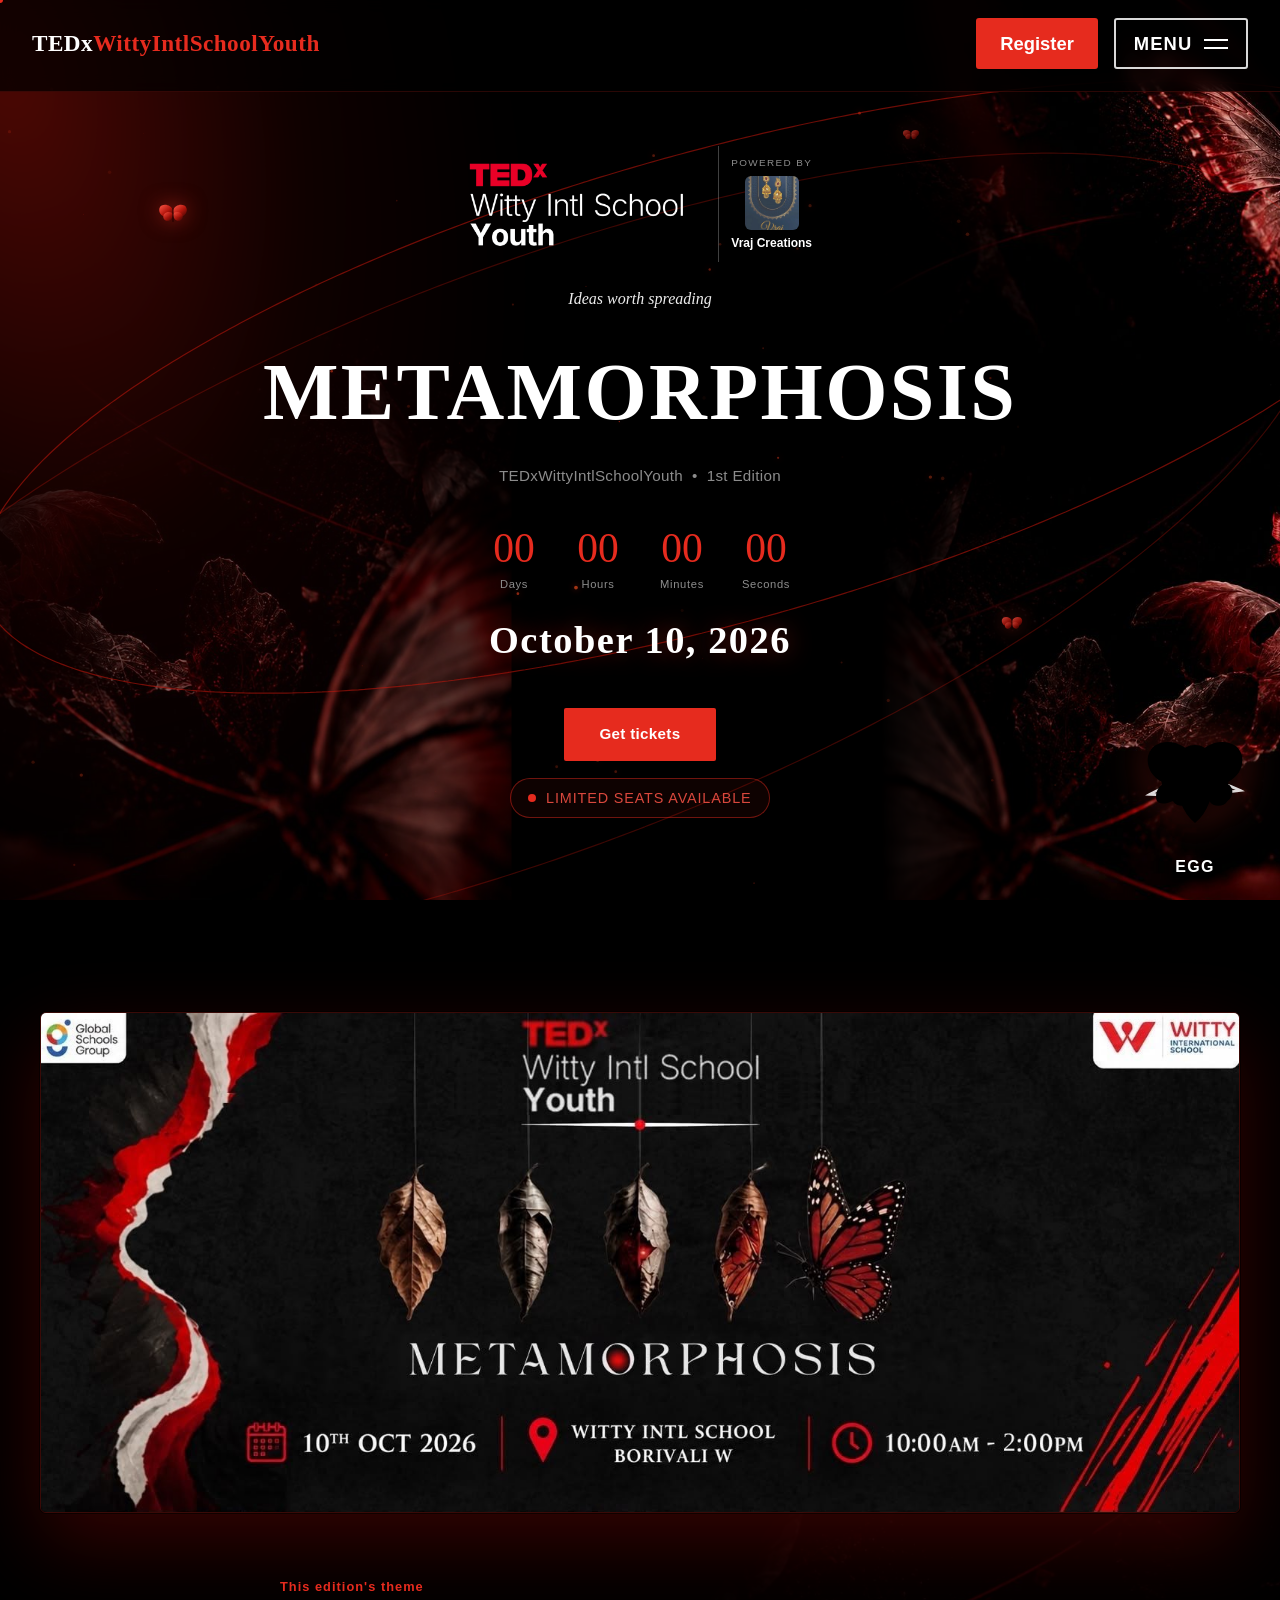
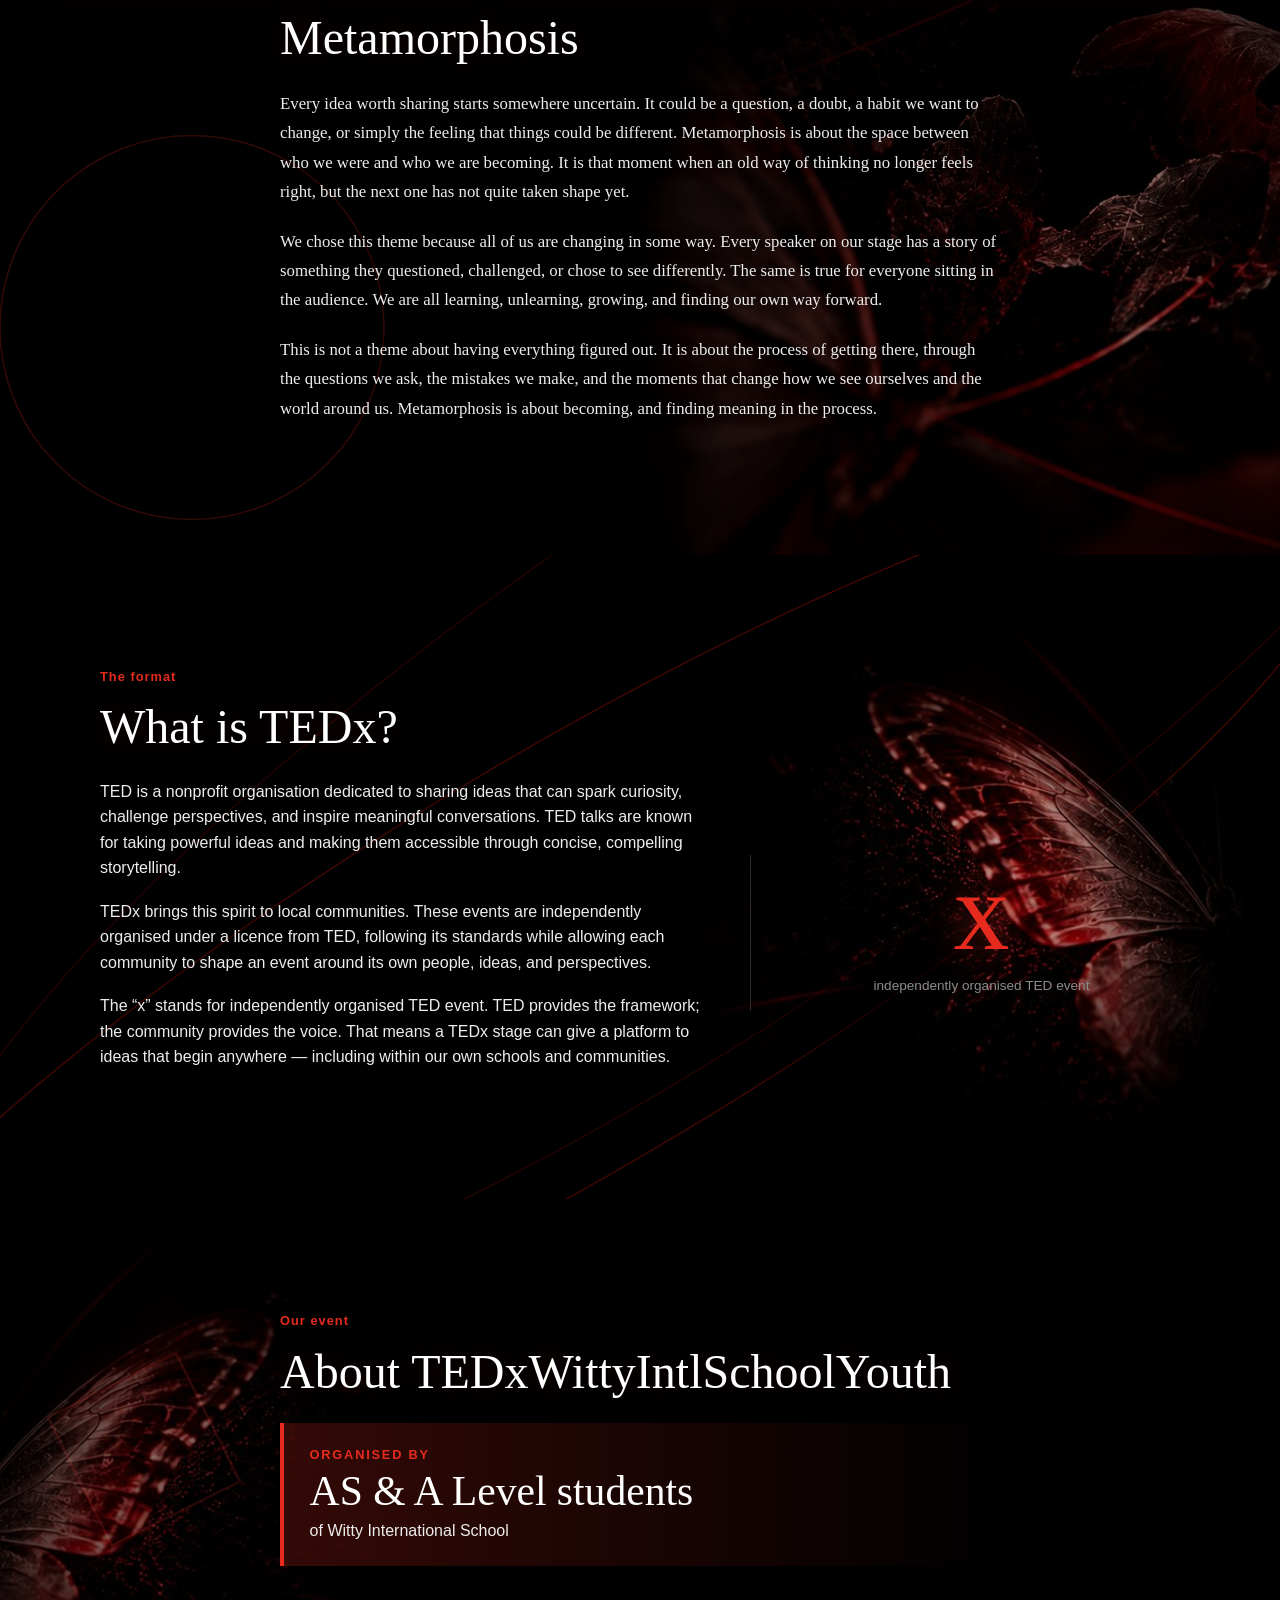
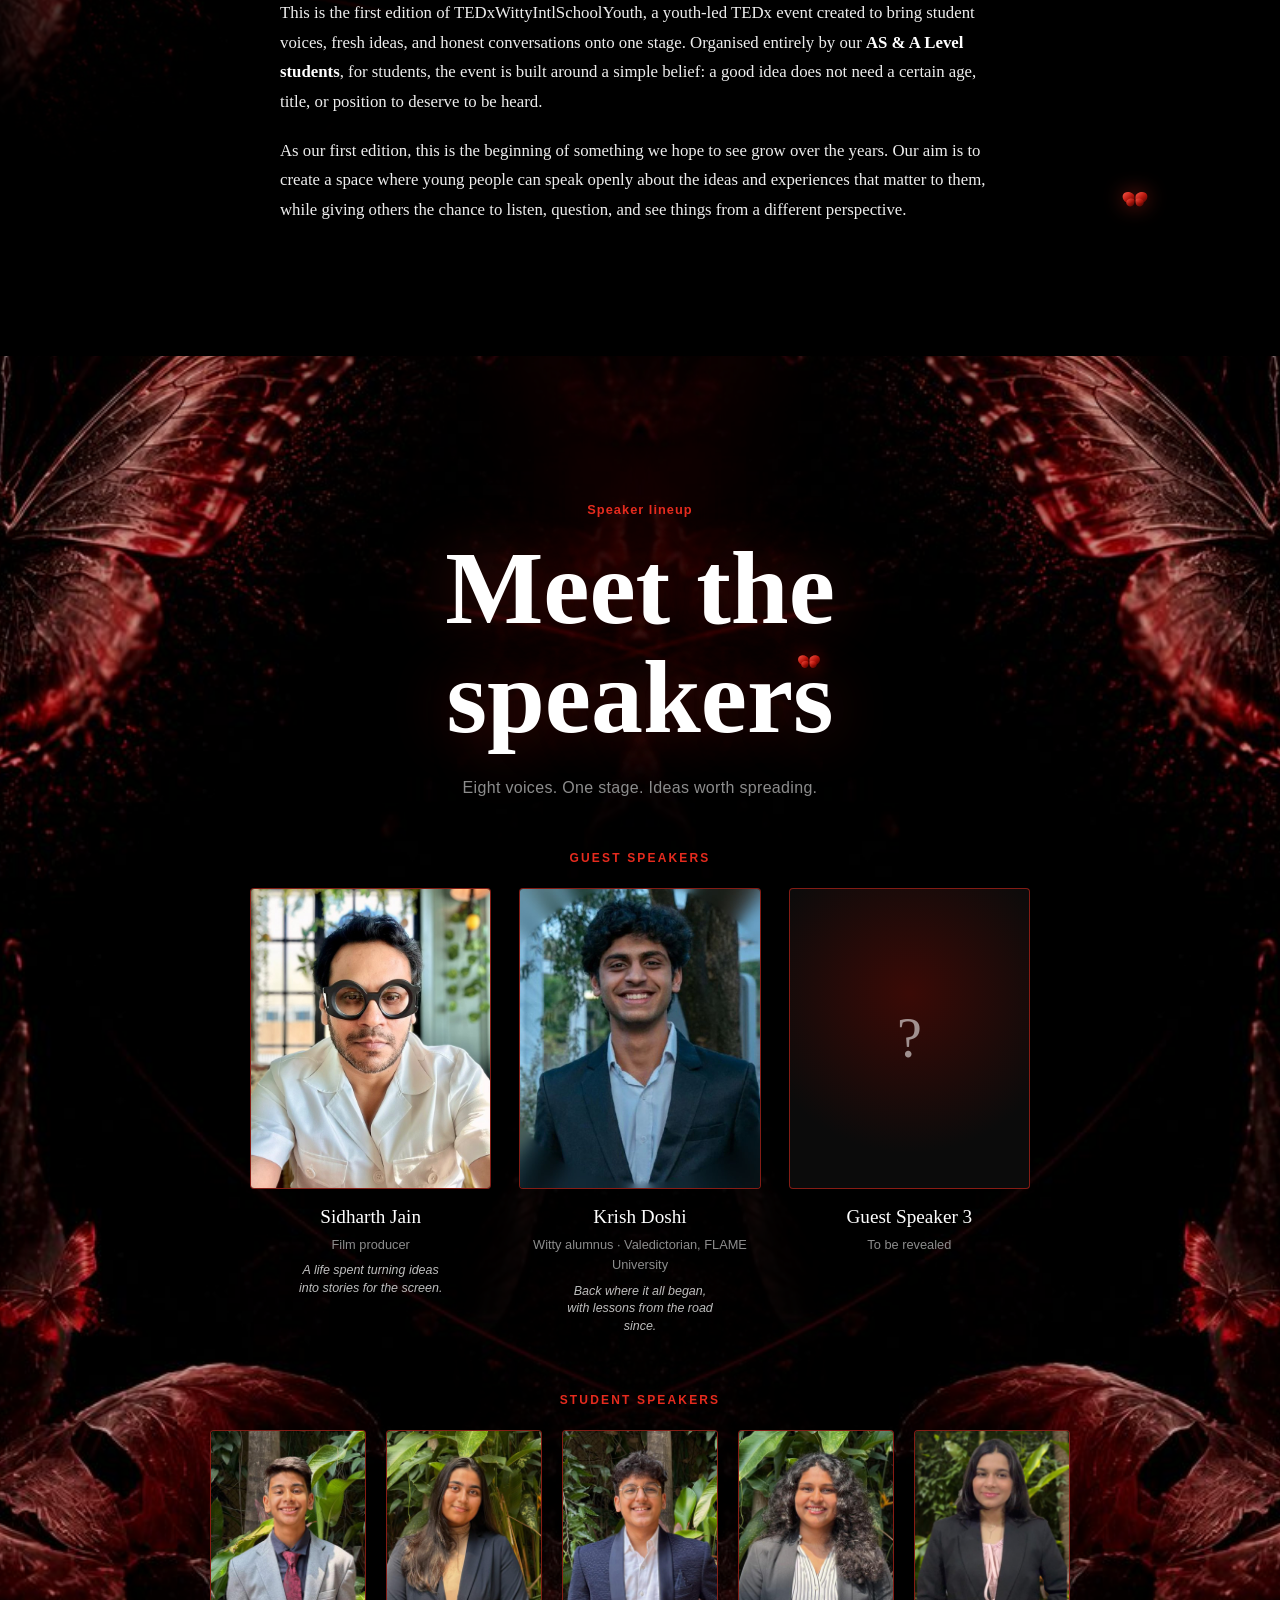
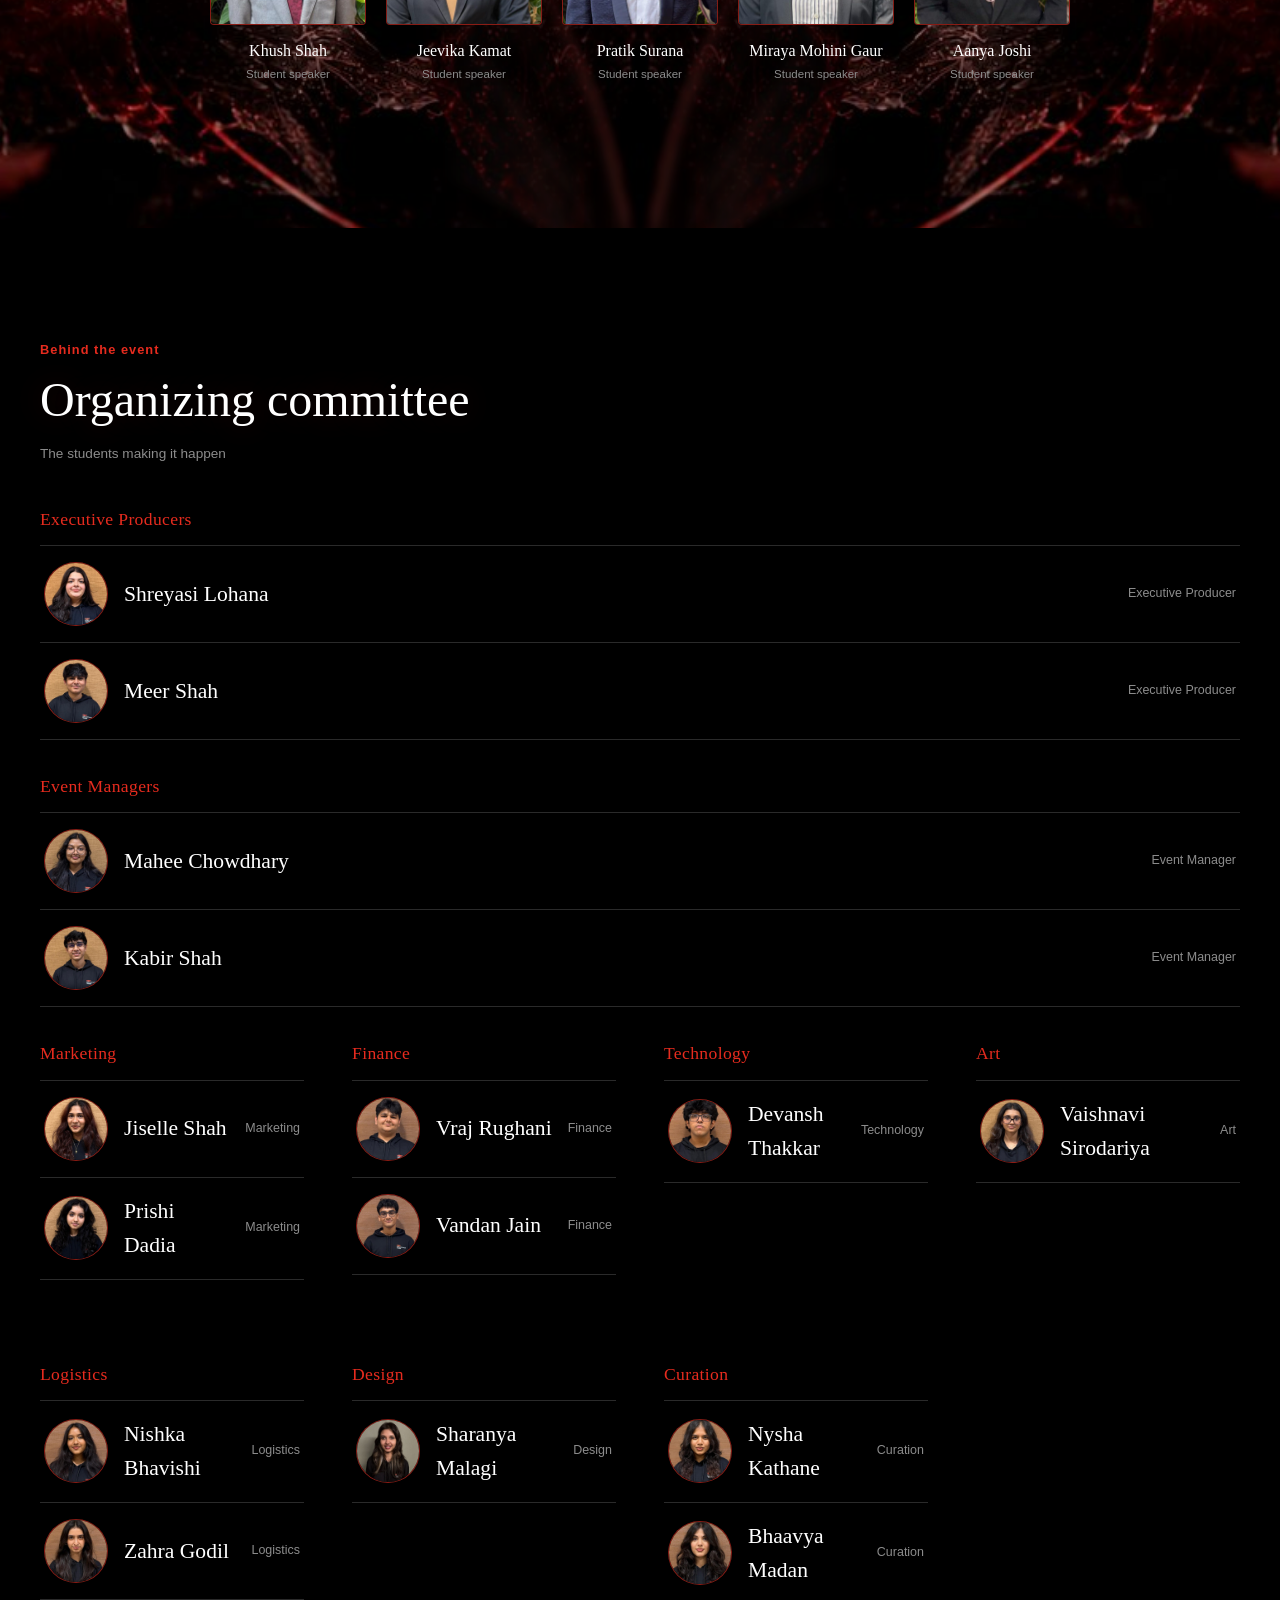
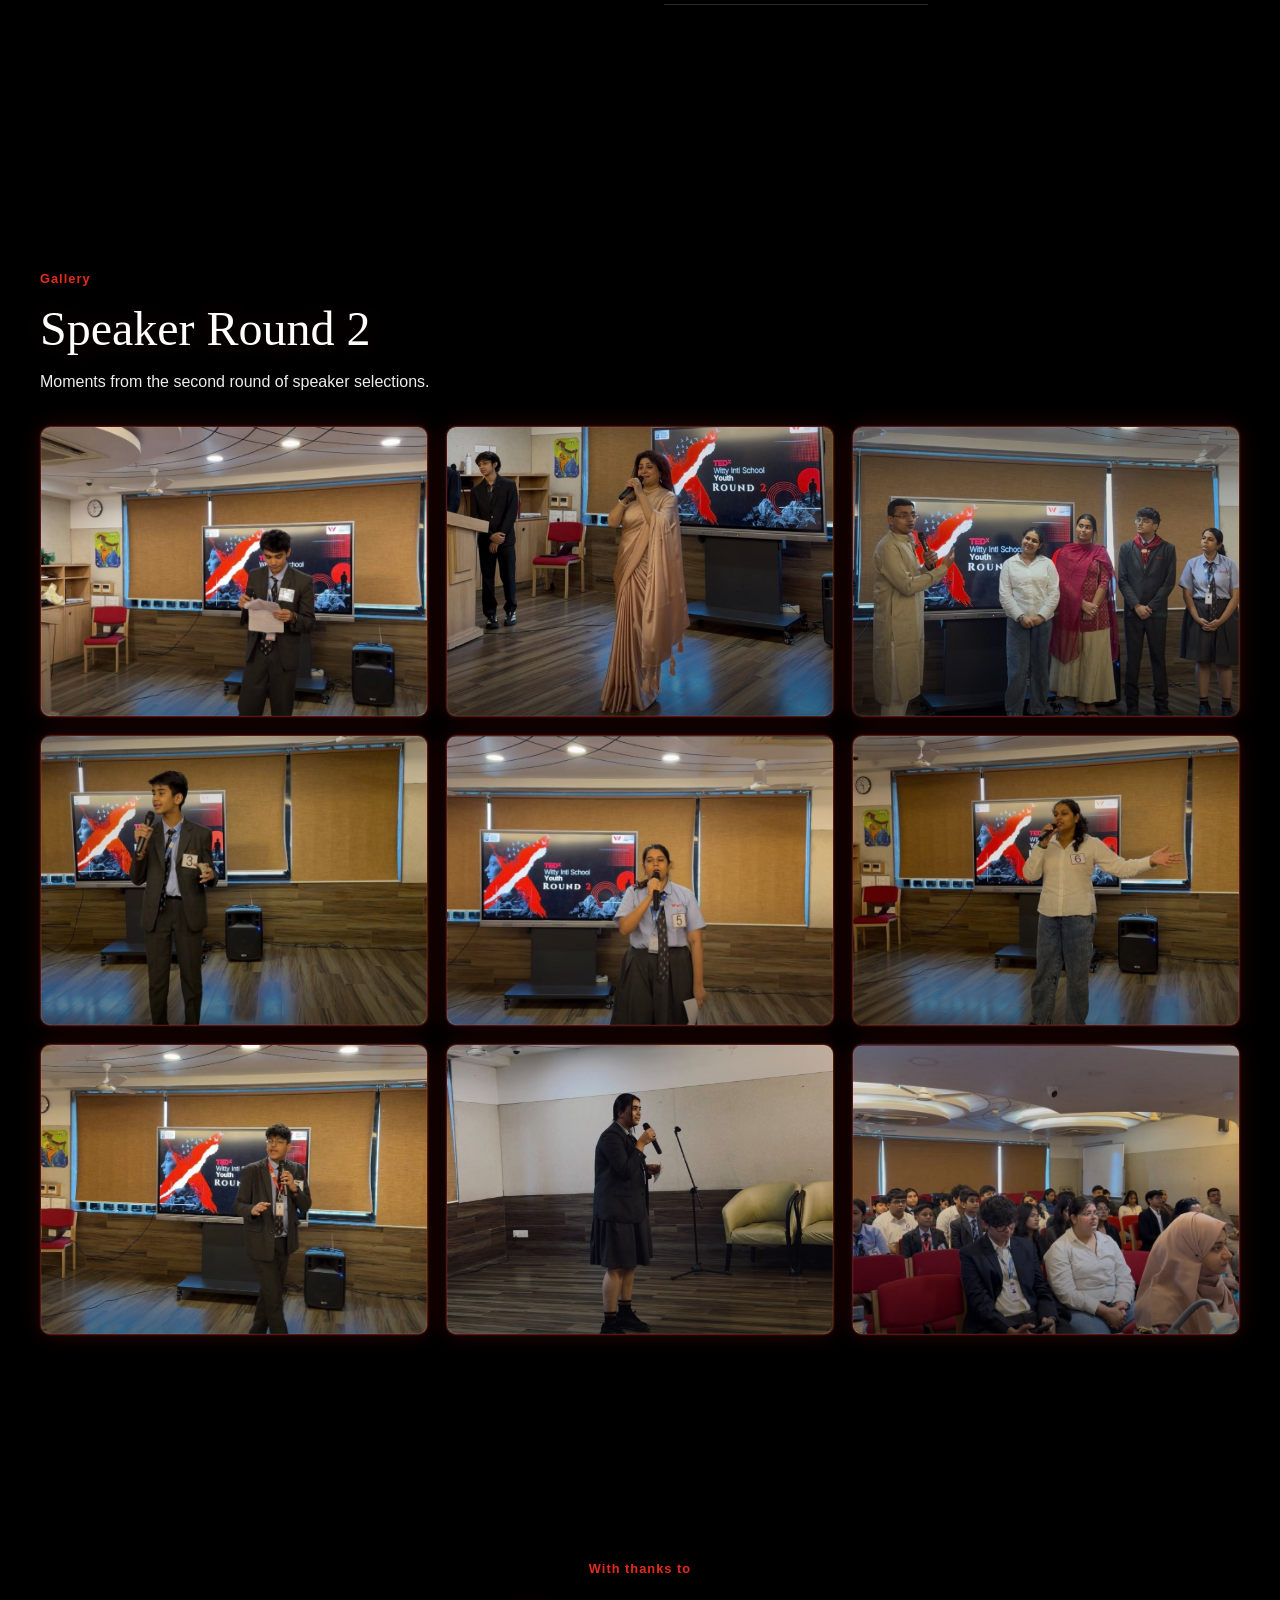
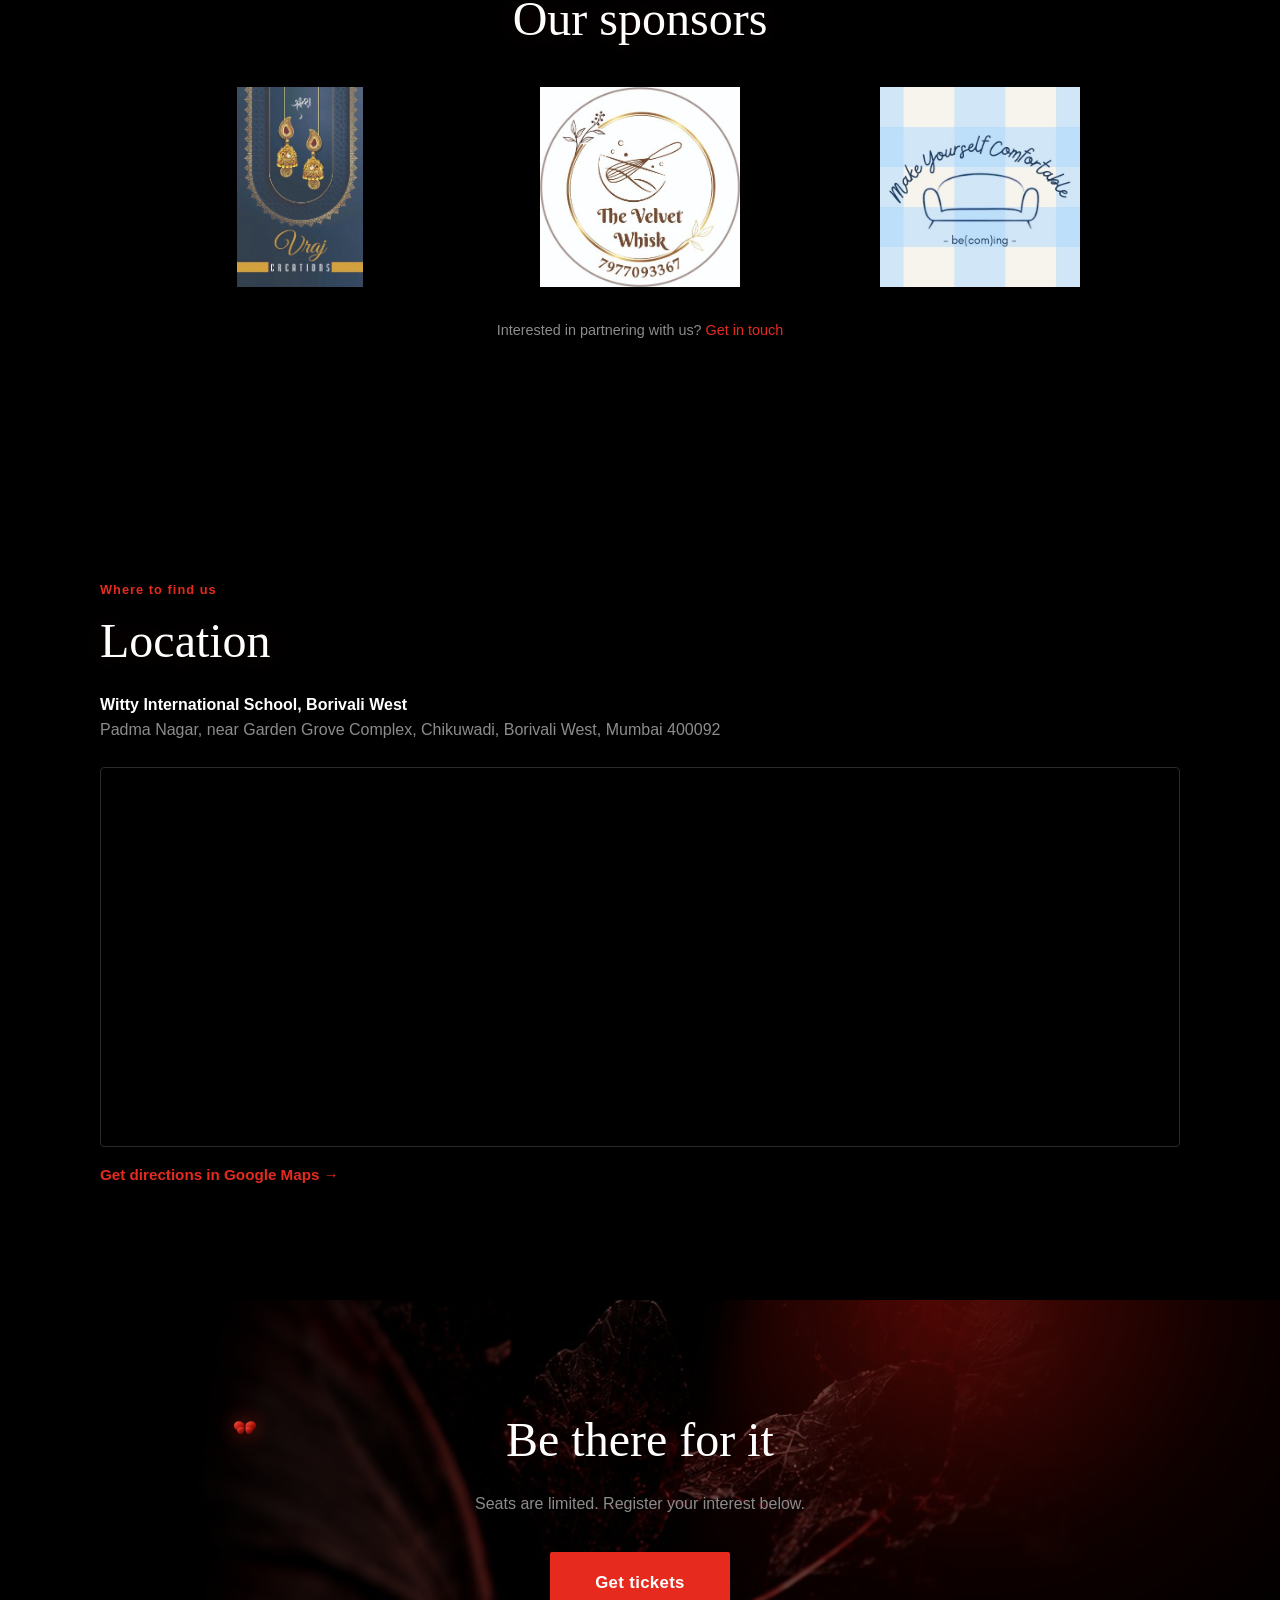
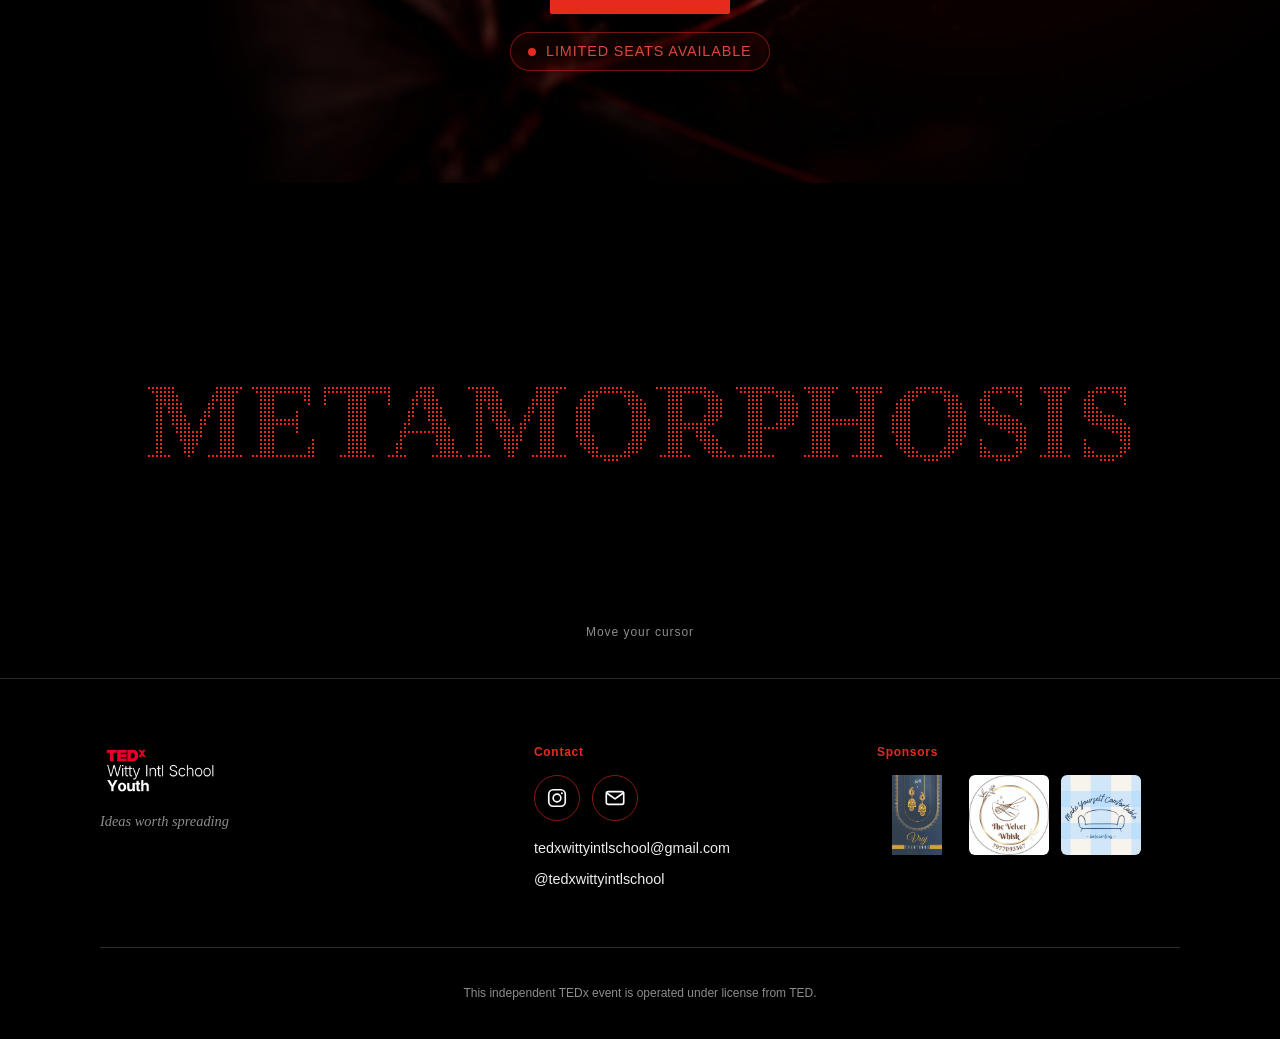
==== commit da71d9d0: "Add files via upload" ====
--- a/index.html
+++ b/index.html
@@ -225,10 +225,10 @@
     <div class="speaker-tier speaker-tier-student">
       <h3 class="speaker-tier-title">Student speakers</h3>
       <div class="speaker-grid speaker-grid-student">
-        <figure class="person-card speaker-card speaker-card-sm"><div class="person-photo" data-img="assets/speakers/student-1.jpg" data-initials="KS"></div><figcaption><span class="person-name">Kush Shah</span><span class="person-role">Student speaker</span></figcaption></figure>
+        <figure class="person-card speaker-card speaker-card-sm"><div class="person-photo" data-img="assets/speakers/student-1.jpg" data-initials="KS"></div><figcaption><span class="person-name">Khush Shah</span><span class="person-role">Student speaker</span></figcaption></figure>
         <figure class="person-card speaker-card speaker-card-sm"><div class="person-photo" data-img="assets/speakers/student-2.jpg" data-initials="JK"></div><figcaption><span class="person-name">Jeevika Kamat</span><span class="person-role">Student speaker</span></figcaption></figure>
         <figure class="person-card speaker-card speaker-card-sm"><div class="person-photo" data-img="assets/speakers/student-3.jpg" data-initials="PS"></div><figcaption><span class="person-name">Pratik Surana</span><span class="person-role">Student speaker</span></figcaption></figure>
-        <figure class="person-card speaker-card speaker-card-sm"><div class="person-photo" data-img="assets/speakers/student-4.jpg" data-initials="MG"></div><figcaption><span class="person-name">Miraya Gaur</span><span class="person-role">Student speaker</span></figcaption></figure>
+        <figure class="person-card speaker-card speaker-card-sm"><div class="person-photo" data-img="assets/speakers/student-4.jpg" data-initials="MG"></div><figcaption><span class="person-name">Miraya Mohini Gaur</span><span class="person-role">Student speaker</span></figcaption></figure>
         <figure class="person-card speaker-card speaker-card-sm"><div class="person-photo" data-img="assets/speakers/student-5.jpg" data-initials="AJ"></div><figcaption><span class="person-name">Aanya Joshi</span><span class="person-role">Student speaker</span></figcaption></figure>
       </div>
     </div>
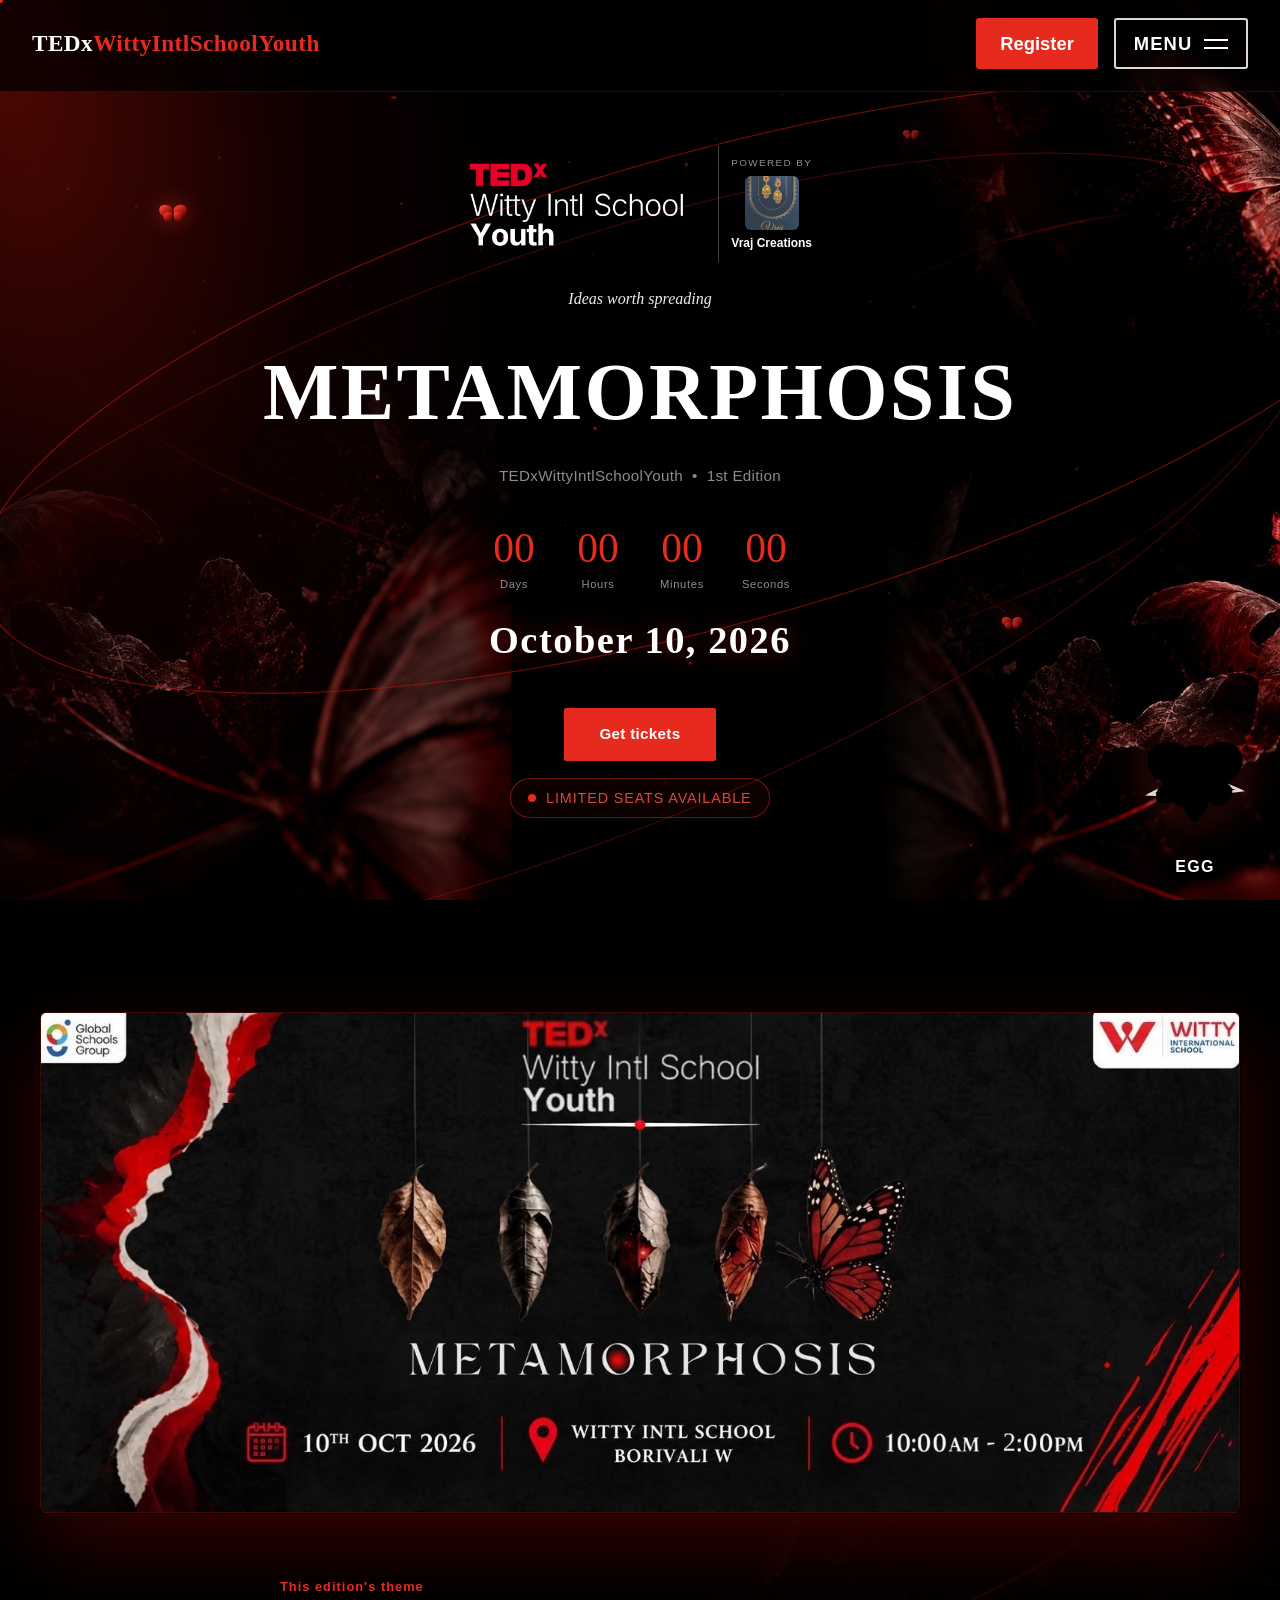
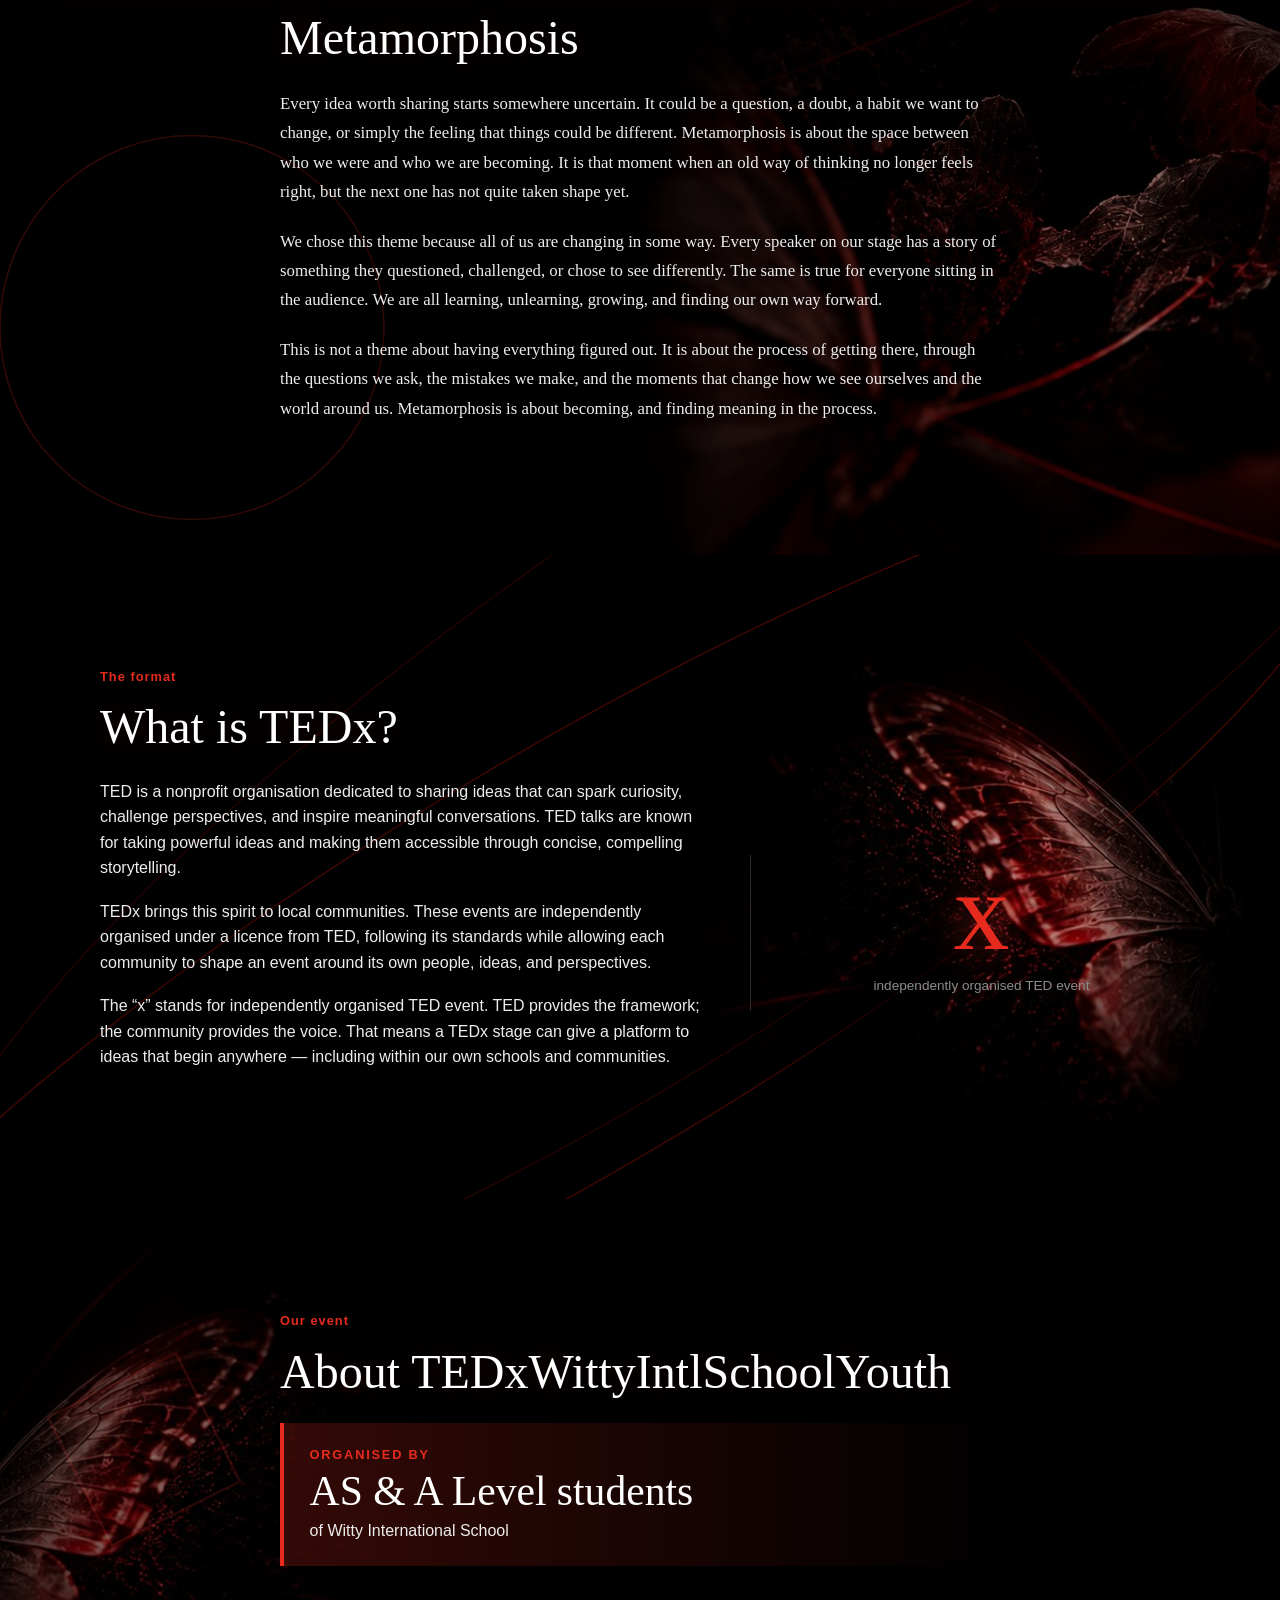
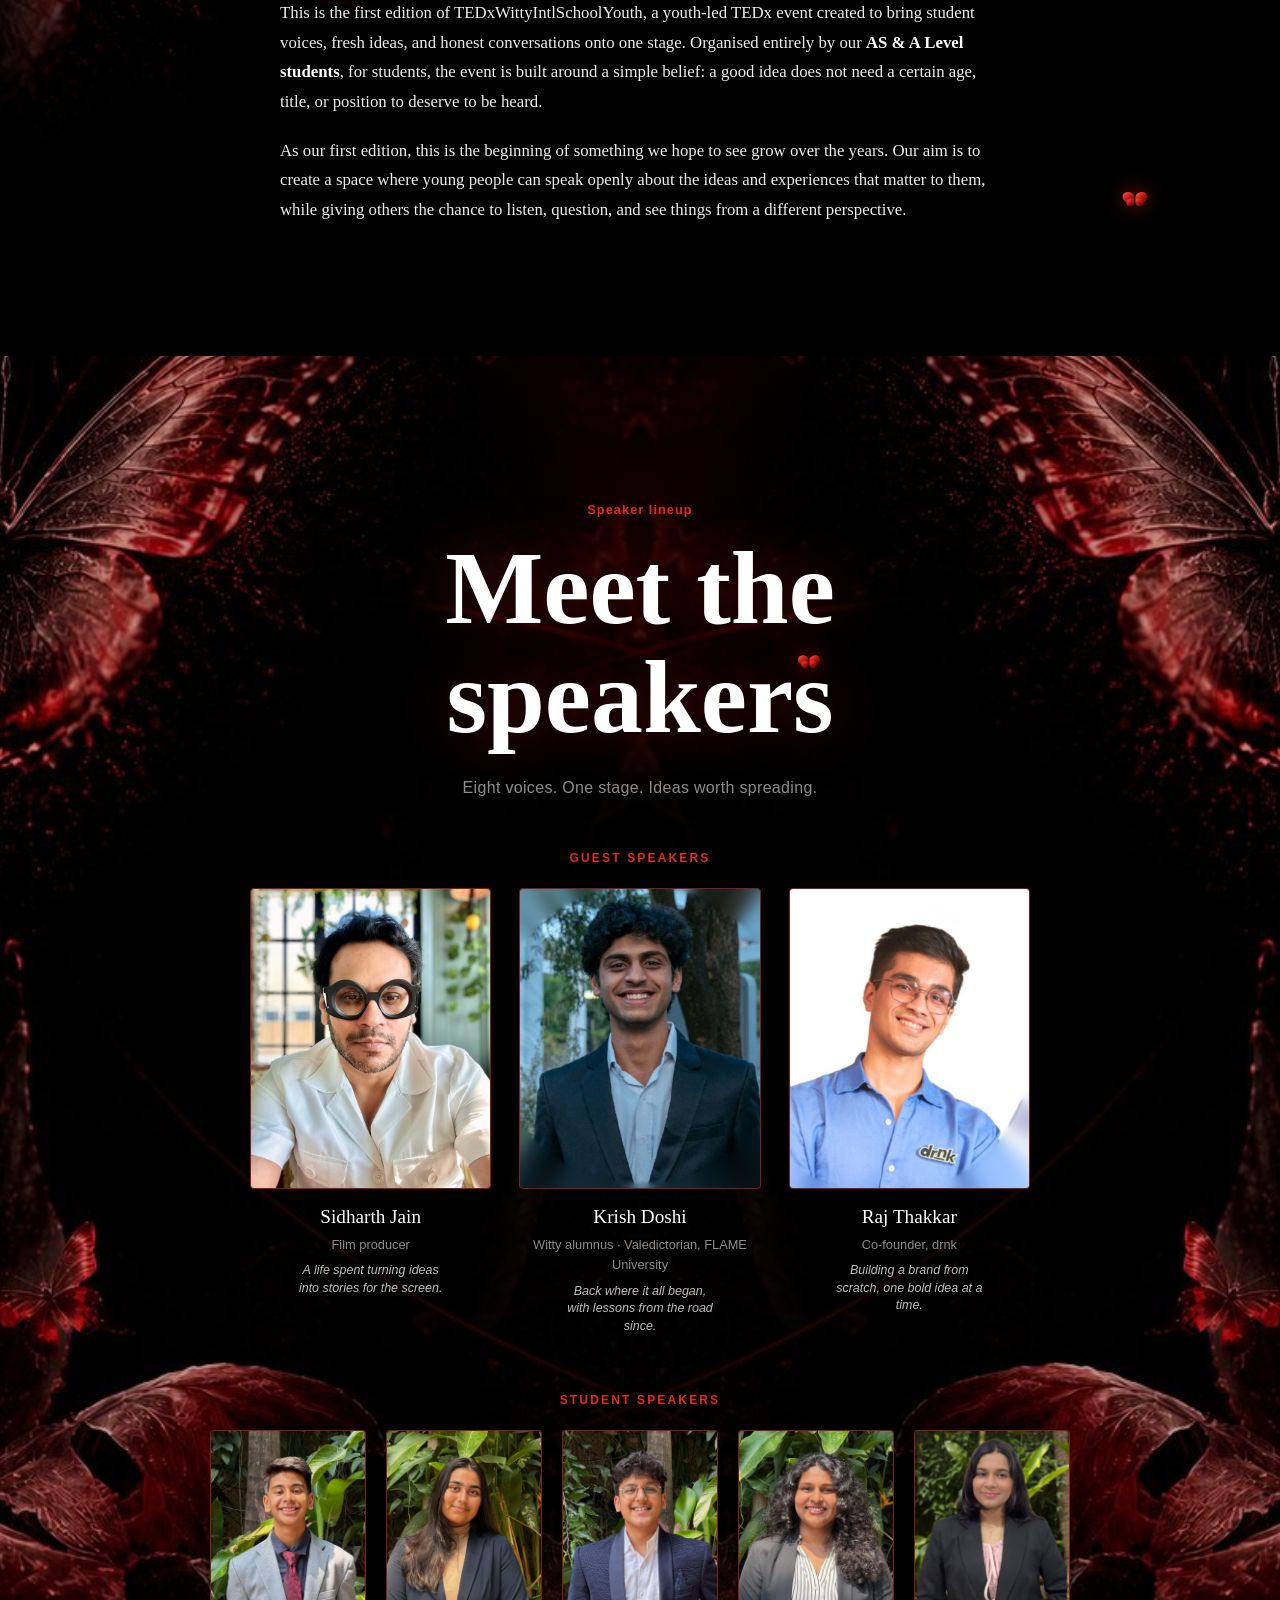
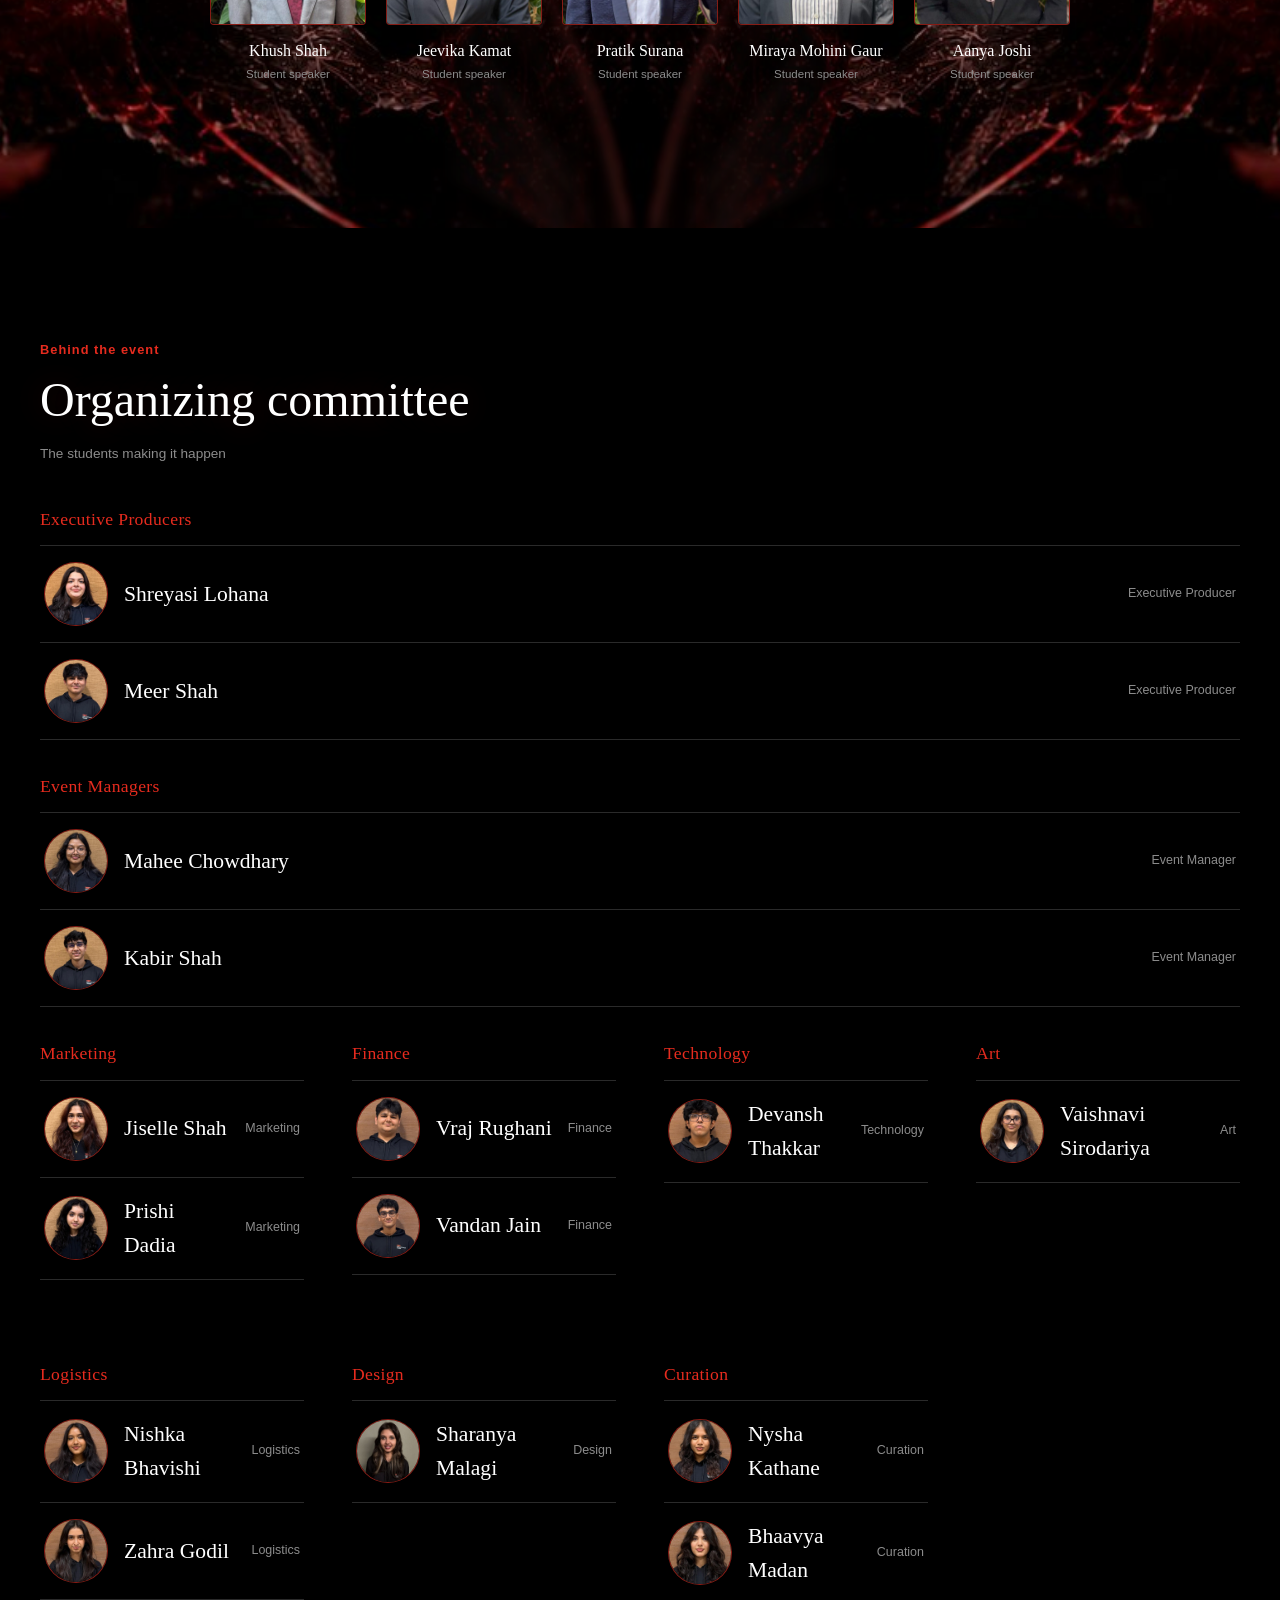
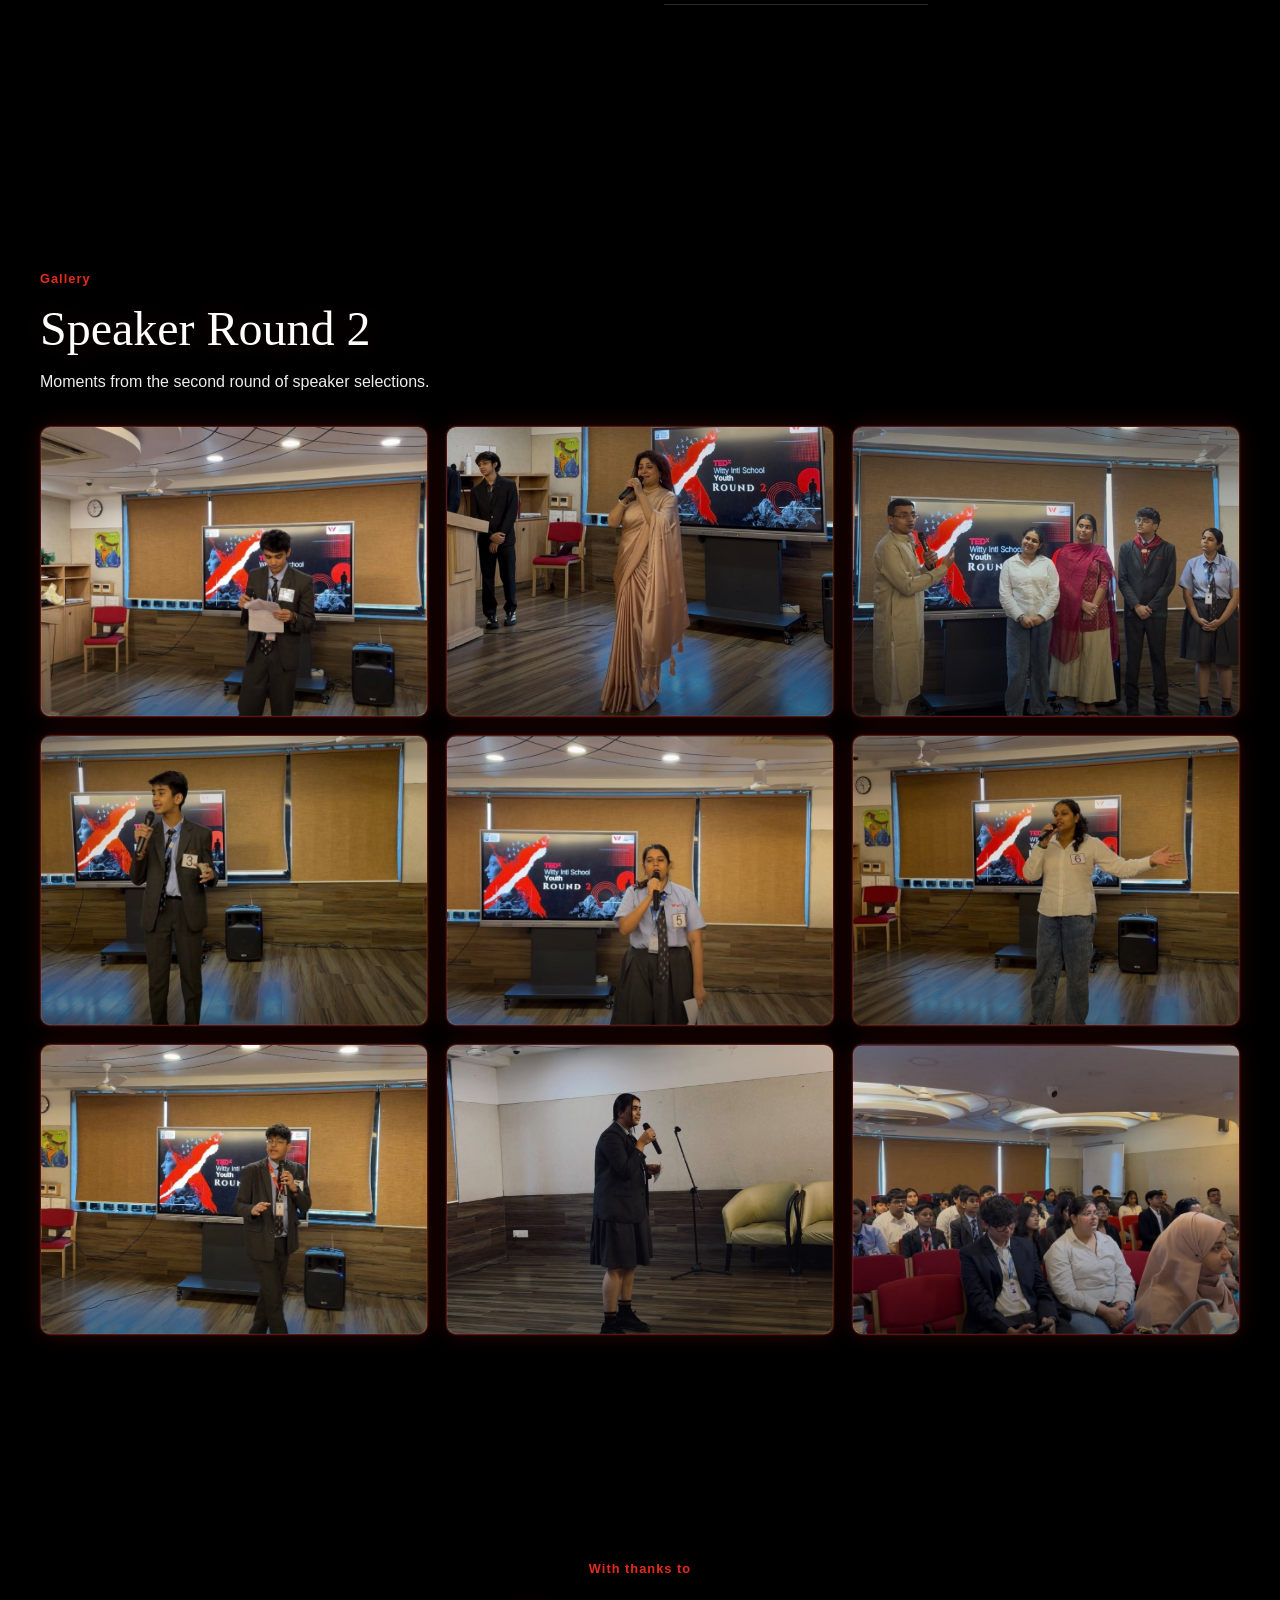
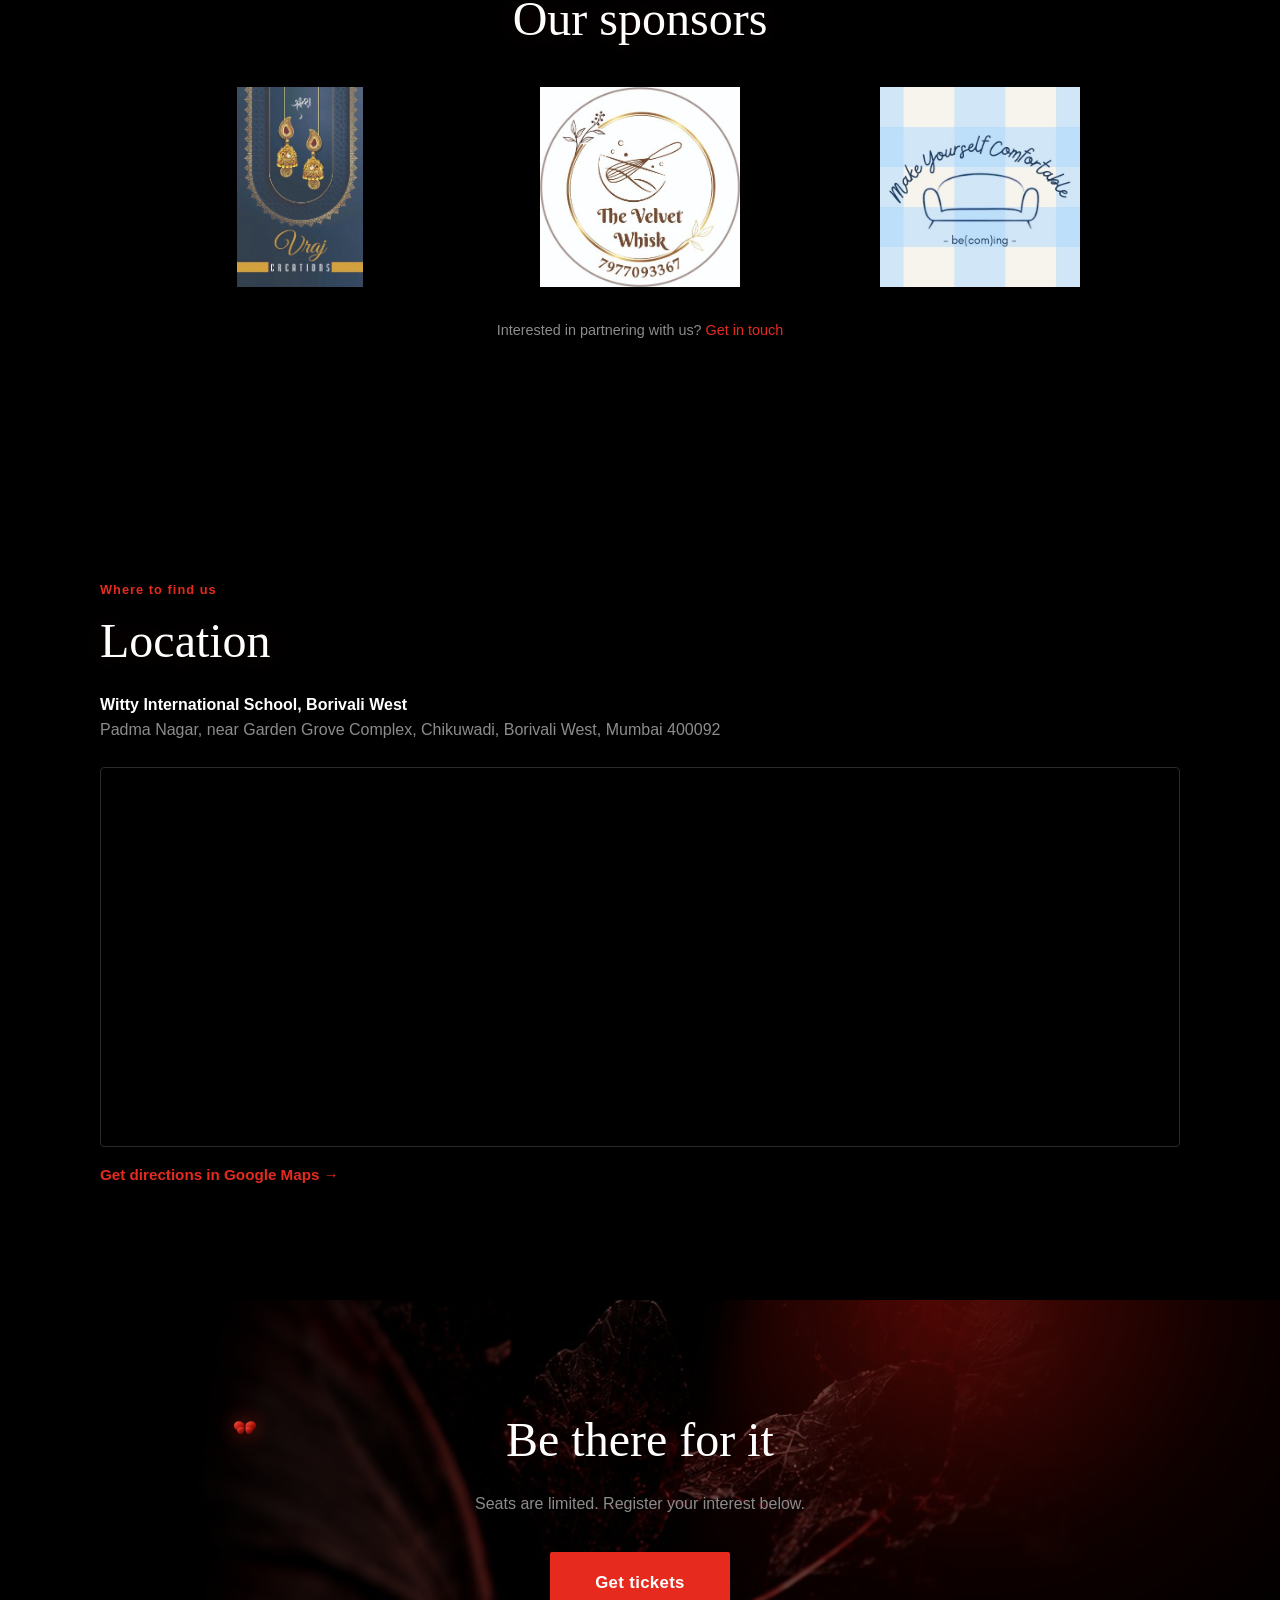
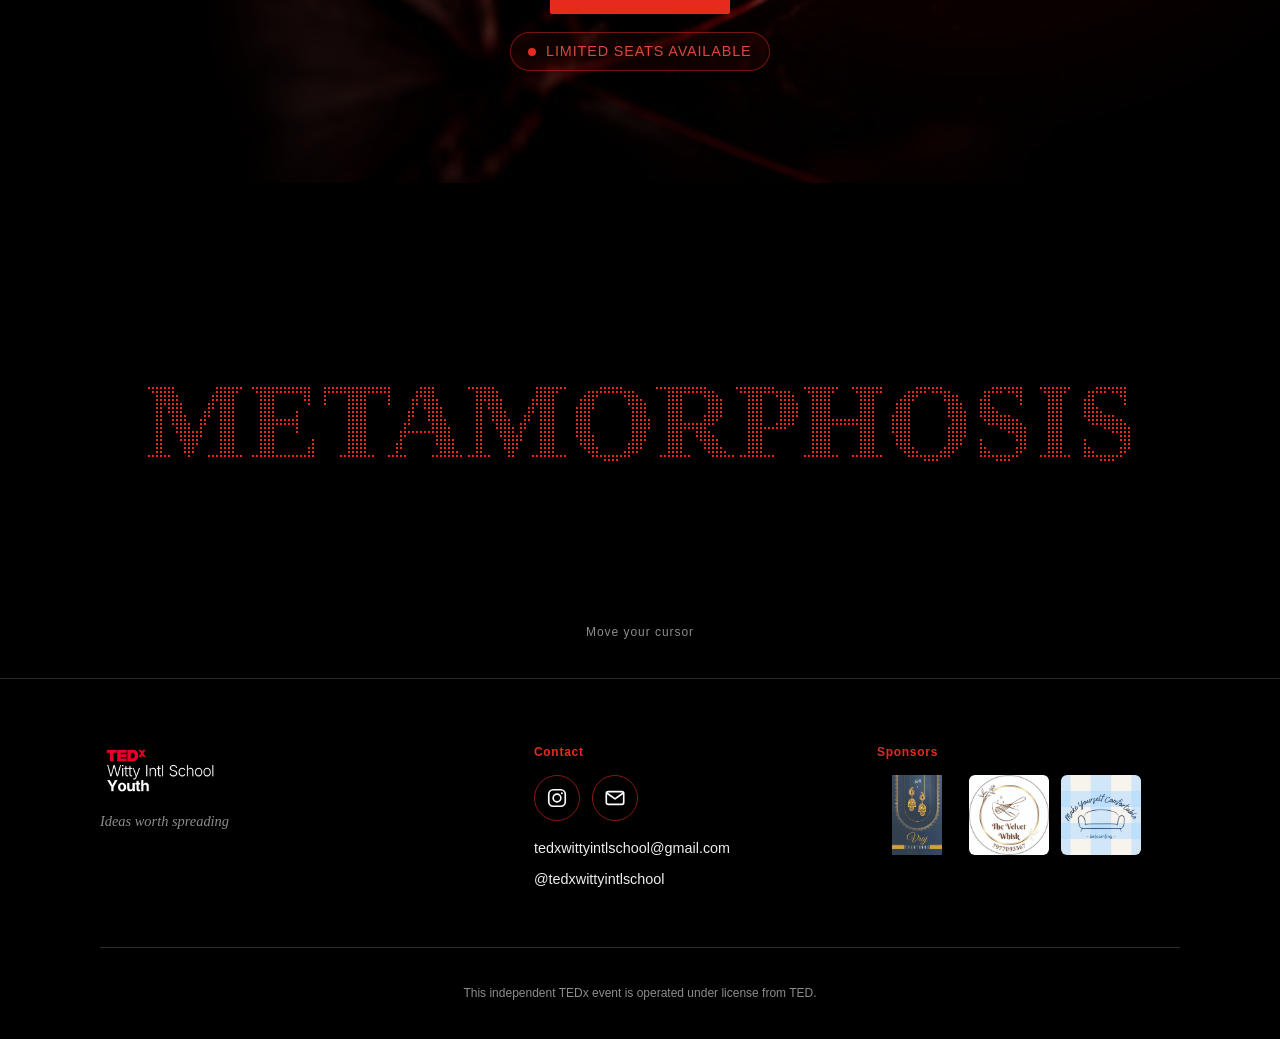
==== commit 88326c09: "Add files via upload" ====
--- a/index.html
+++ b/index.html
@@ -219,7 +219,7 @@
       <div class="speaker-grid speaker-grid-guest">
         <figure class="person-card speaker-card "><div class="person-photo" data-img="assets/speakers/guest-1.jpg" data-initials="SJ"></div><figcaption><span class="person-name">Sidharth Jain</span><span class="person-role">Film producer</span><span class="person-bio">A life spent turning ideas into stories for the screen.</span></figcaption></figure>
         <figure class="person-card speaker-card "><div class="person-photo" data-img="assets/speakers/guest-2.jpg" data-initials="KD"></div><figcaption><span class="person-name">Krish Doshi</span><span class="person-role">Witty alumnus · Valedictorian, FLAME University</span><span class="person-bio">Back where it all began, with lessons from the road since.</span></figcaption></figure>
-        <figure class="person-card speaker-card "><div class="person-photo" data-img="assets/speakers/guest-3.jpg" data-initials="?"></div><figcaption><span class="person-name">Guest Speaker 3</span><span class="person-role">To be revealed</span></figcaption></figure>
+        <figure class="person-card speaker-card "><div class="person-photo" data-img="assets/speakers/guest-3.jpg" data-initials="RT"></div><figcaption><span class="person-name">Raj Thakkar</span><span class="person-role">Co-founder, drnk</span><span class="person-bio">Building a brand from scratch, one bold idea at a time.</span></figcaption></figure>
       </div>
     </div>
     <div class="speaker-tier speaker-tier-student">
